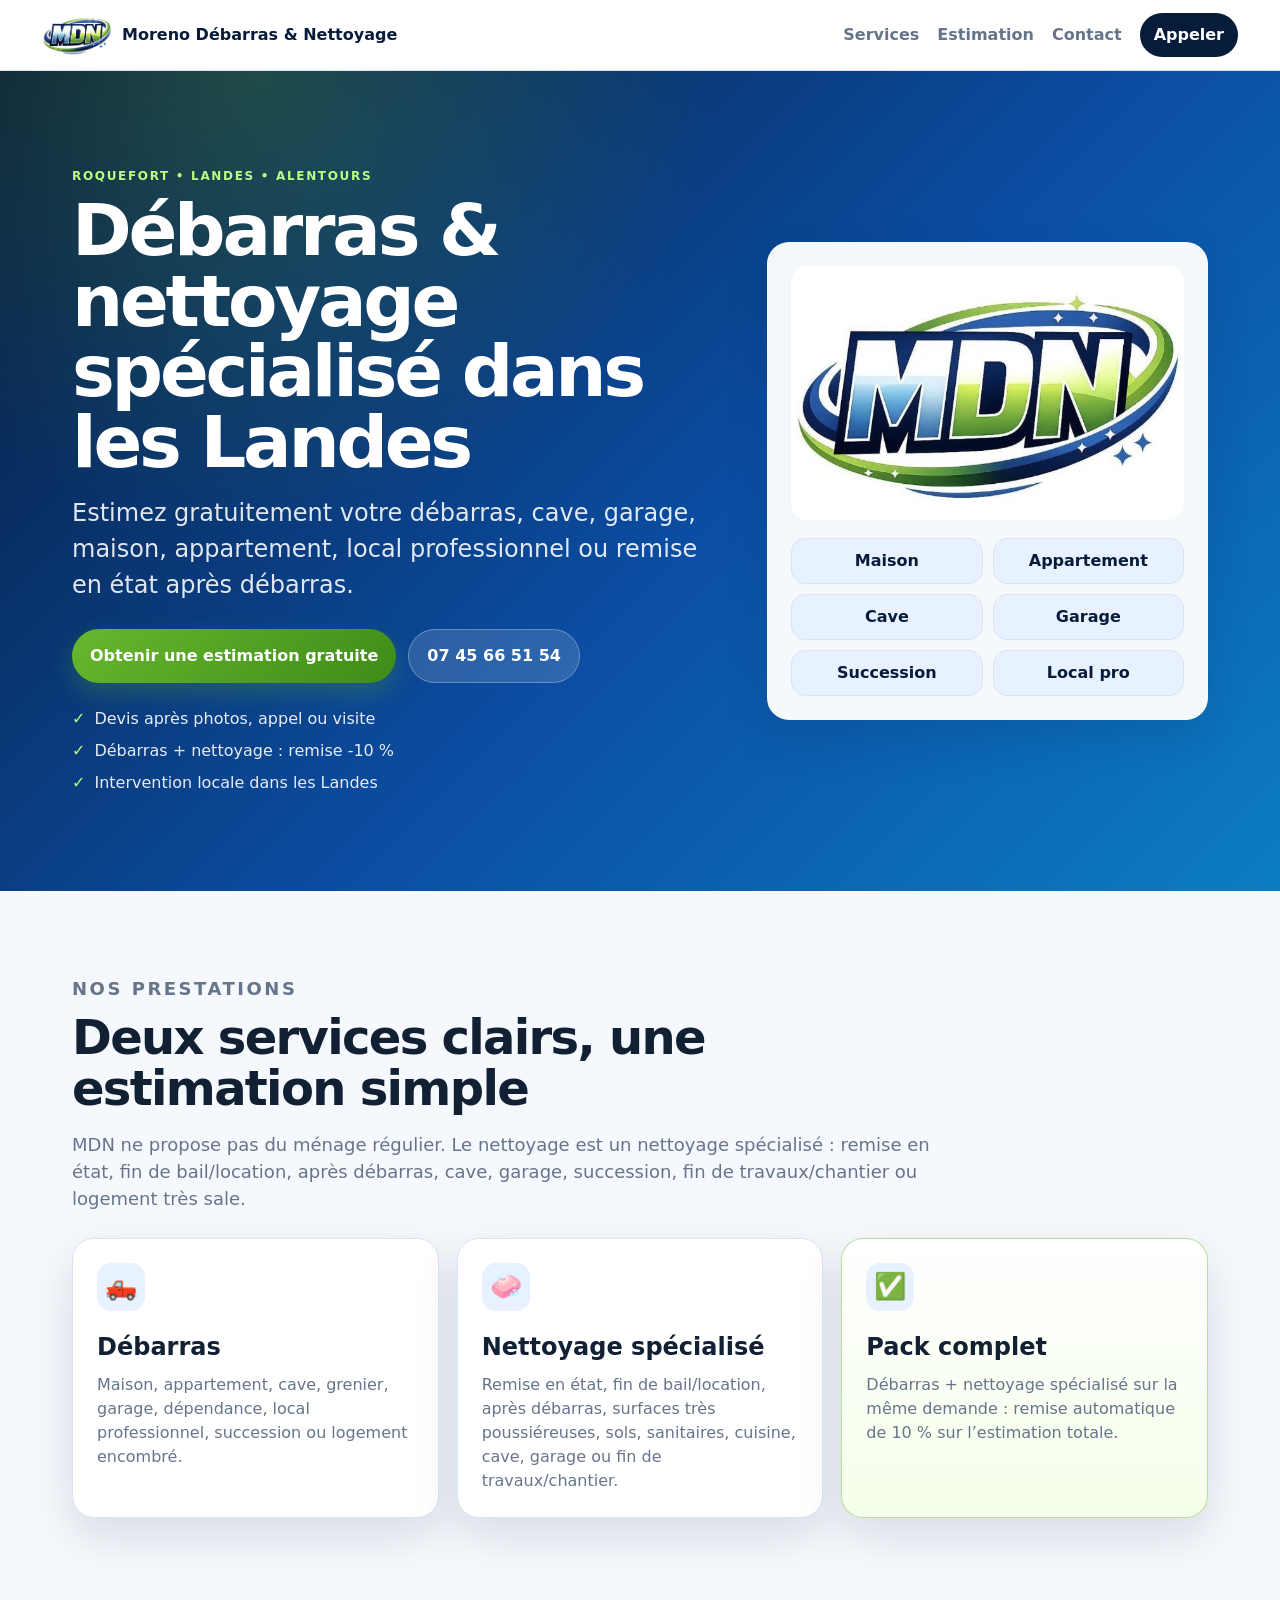
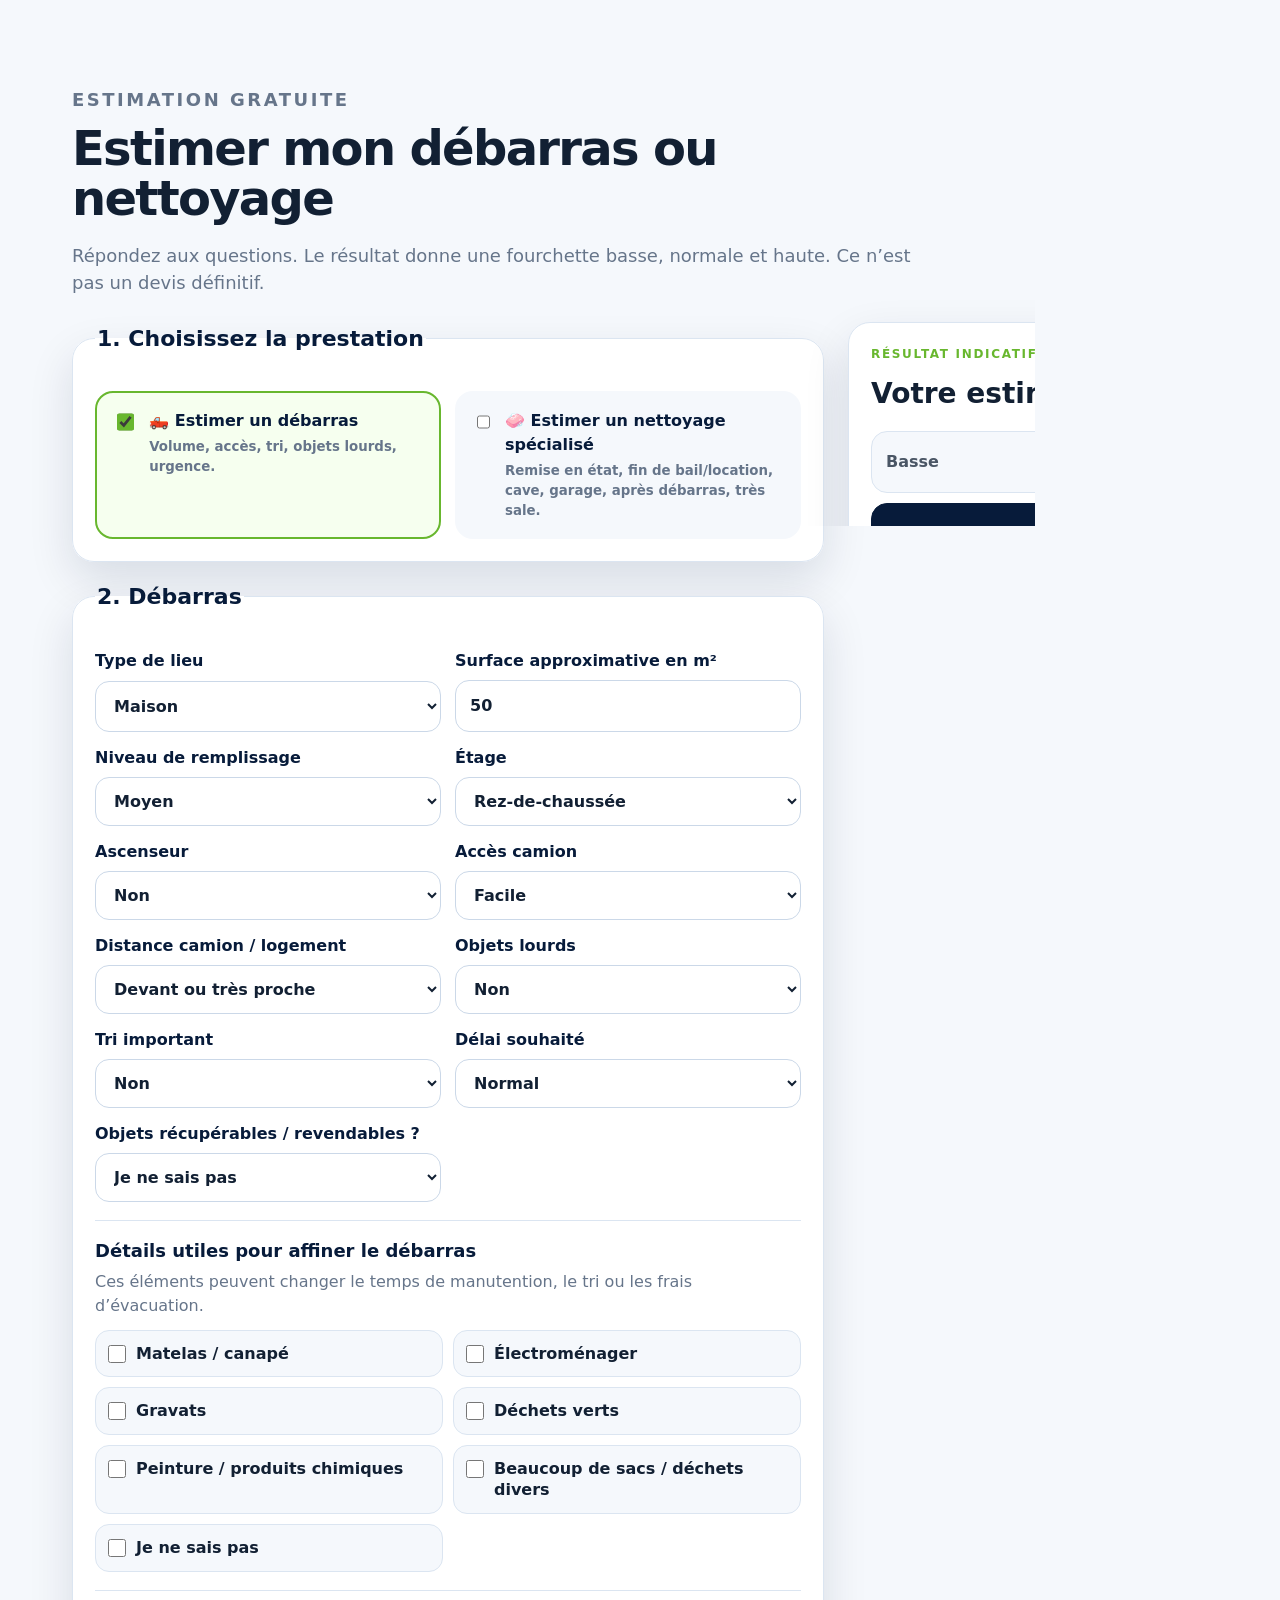
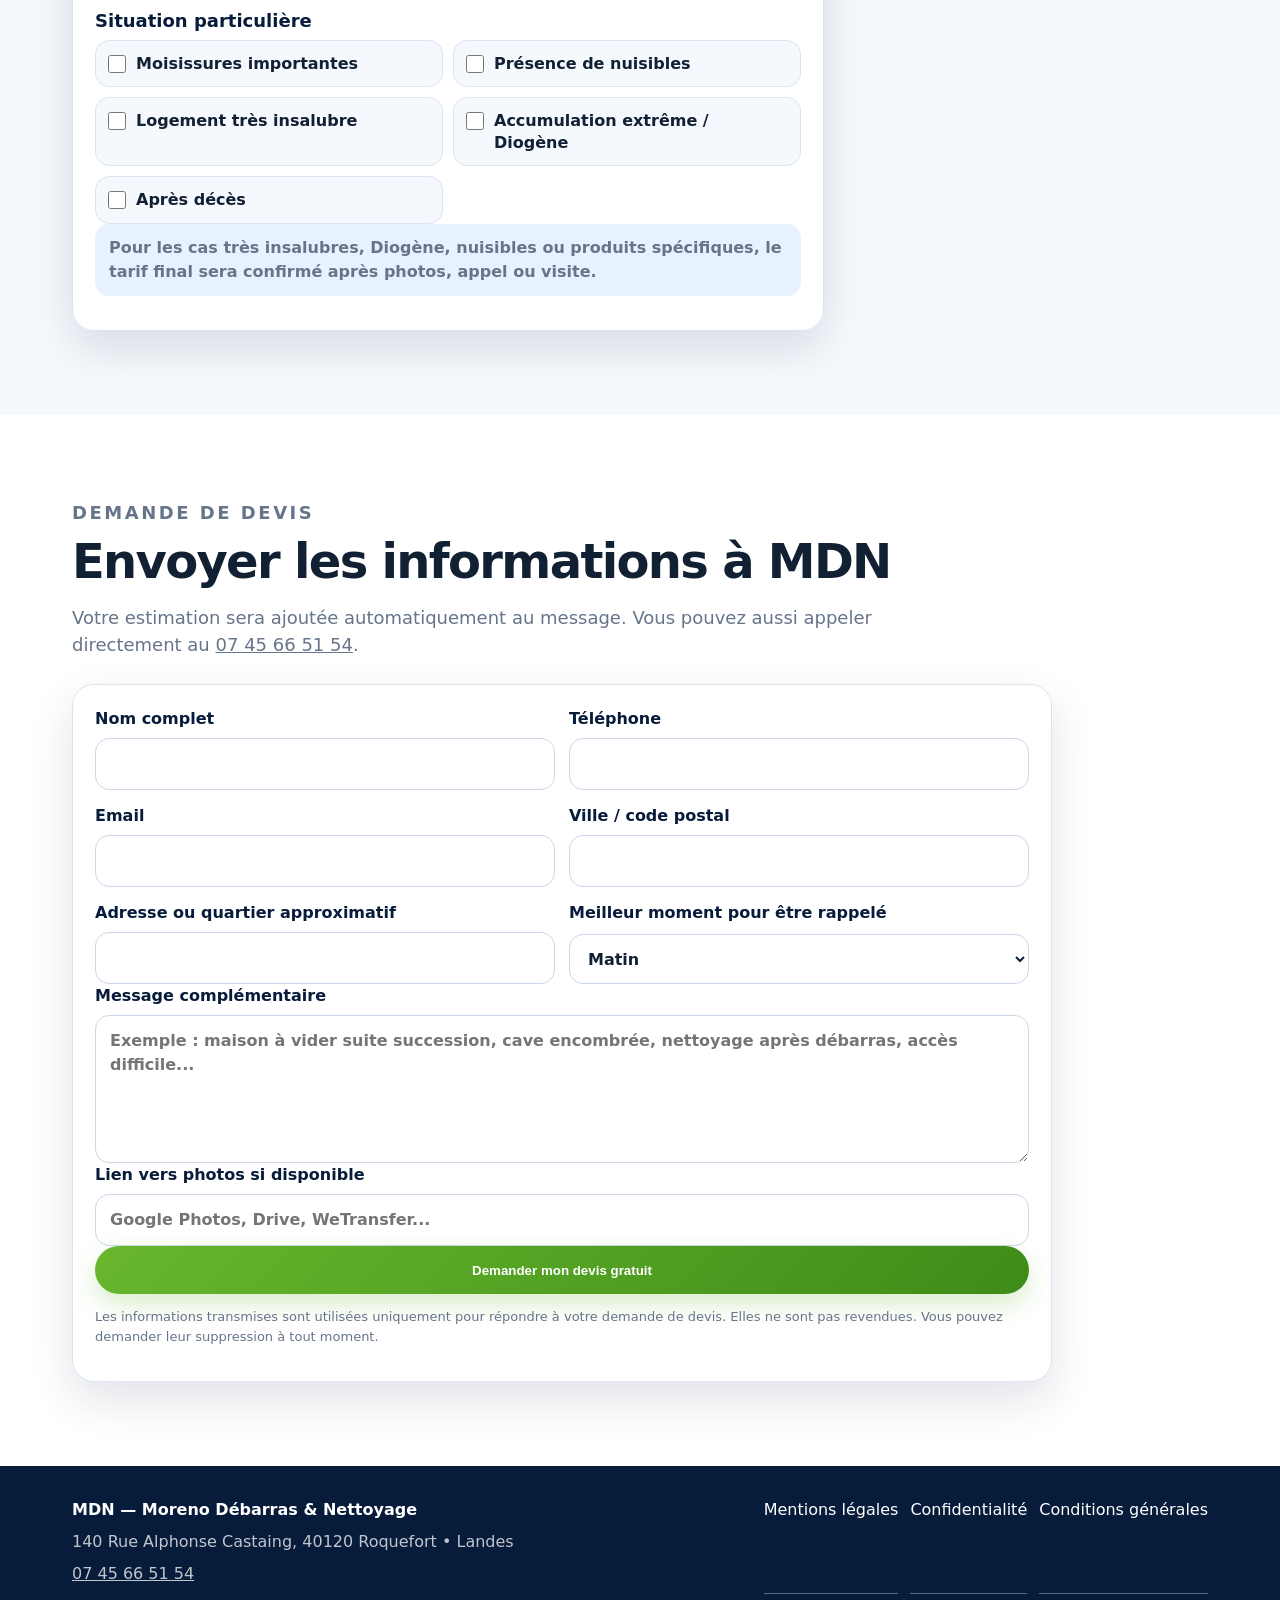
==== index.html @ 12ba5c75 "Add files via upload" ====
<!doctype html>
<html lang="fr">
<head>
  <meta charset="utf-8" />
  <meta name="viewport" content="width=device-width, initial-scale=1" />
  <title>MDN — Débarras & nettoyage spécialisé dans les Landes</title>
  <meta name="description" content="MDN — Moreno Débarras & Nettoyage à Roquefort. Débarras maison, appartement, cave, garage, local professionnel et nettoyage spécialisé après débarras dans les Landes." />
  <link rel="canonical" href="https://services-moreno.fr/" />
  <meta property="og:title" content="MDN — Débarras & nettoyage spécialisé" />
  <meta property="og:description" content="Estimation gratuite en ligne pour débarras et nettoyage spécialisé dans les Landes." />
  <meta property="og:type" content="website" />
  <meta property="og:url" content="https://services-moreno.fr/" />
  <meta property="og:image" content="https://services-moreno.fr/assets/logo-mdn.jpg" />
  <link rel="icon" href="assets/favicon.png" />
  <link rel="stylesheet" href="style.css?v=20260710c" />
  <script type="application/ld+json">
  {
    "@context": "https://schema.org",
    "@type": "LocalBusiness",
    "name": "Moreno Débarras & Nettoyage",
    "alternateName": "MDN",
    "image": "https://services-moreno.fr/assets/logo-mdn.jpg",
    "url": "https://services-moreno.fr/",
    "telephone": "+33745665154",
    "address": {
      "@type": "PostalAddress",
      "streetAddress": "140 Rue Alphonse Castaing",
      "postalCode": "40120",
      "addressLocality": "Roquefort",
      "addressCountry": "FR"
    },
    "areaServed": "Landes et alentours",
    "description": "Débarras et nettoyage spécialisé : maison, appartement, cave, garage, succession, local professionnel, remise en état après débarras."
  }
  </script>
</head>
<body>
  <header class="site-header" id="top">
    <a class="brand" href="#top" aria-label="Accueil MDN">
      <img src="assets/logo-mdn.jpg" alt="Logo MDN Moreno Débarras & Nettoyage" />
      <span>Moreno Débarras & Nettoyage</span>
    </a>
    <nav class="nav" aria-label="Navigation principale">
      <a href="#services">Services</a>
      <a href="#simulateur">Estimation</a>
      <a href="#contact">Contact</a>
    </nav>
    <a class="phone-pill" href="tel:+33745665154">Appeler</a>
  </header>

  <main>
    <section class="hero">
      <div class="hero-content">
        <p class="eyebrow">Roquefort • Landes • Alentours</p>
        <h1>Débarras & nettoyage spécialisé dans les Landes</h1>
        <p class="lead">Estimez gratuitement votre débarras, cave, garage, maison, appartement, local professionnel ou remise en état après débarras.</p>
        <div class="hero-actions">
          <a class="btn primary" href="#simulateur">Obtenir une estimation gratuite</a>
          <a class="btn secondary" href="tel:+33745665154">07 45 66 51 54</a>
        </div>
        <ul class="trust-list">
          <li>Devis après photos, appel ou visite</li>
          <li>Débarras + nettoyage : remise -10 %</li>
          <li>Intervention locale dans les Landes</li>
        </ul>
      </div>
      <div class="hero-card" aria-label="Carte de présentation MDN">
        <img src="assets/logo-mdn.jpg" alt="MDN" />
        <div class="mini-grid">
          <span>Maison</span><span>Appartement</span><span>Cave</span><span>Garage</span><span>Succession</span><span>Local pro</span>
        </div>
      </div>
    </section>

    <section class="section" id="services">
      <div class="section-head">
        <p class="eyebrow">Nos prestations</p>
        <h2>Deux services clairs, une estimation simple</h2>
        <p>MDN ne propose pas du ménage régulier. Le nettoyage est un nettoyage spécialisé : remise en état, fin de bail/location, après débarras, cave, garage, succession, fin de travaux/chantier ou logement très sale.</p>
      </div>
      <div class="cards three">
        <article class="service-card">
          <div class="icon">🛻</div>
          <h3>Débarras</h3>
          <p>Maison, appartement, cave, grenier, garage, dépendance, local professionnel, succession ou logement encombré.</p>
        </article>
        <article class="service-card">
          <div class="icon">🧼</div>
          <h3>Nettoyage spécialisé</h3>
          <p>Remise en état, fin de bail/location, après débarras, surfaces très poussiéreuses, sols, sanitaires, cuisine, cave, garage ou fin de travaux/chantier.</p>
        </article>
        <article class="service-card highlight">
          <div class="icon">✅</div>
          <h3>Pack complet</h3>
          <p>Débarras + nettoyage spécialisé sur la même demande : remise automatique de 10 % sur l’estimation totale.</p>
        </article>
      </div>
    </section>

    <section class="section estimator-section" id="simulateur">
      <div class="section-head">
        <p class="eyebrow">Estimation gratuite</p>
        <h2>Estimer mon débarras ou nettoyage</h2>
        <p>Répondez aux questions. Le résultat donne une fourchette basse, normale et haute. Ce n’est pas un devis définitif.</p>
      </div>

      <div class="estimator-layout">
        <form class="estimator" id="estimatorForm" novalidate>
          <fieldset class="panel">
            <legend>1. Choisissez la prestation</legend>
            <div class="choice-grid">
              <label class="big-choice">
                <input type="checkbox" id="serviceDebarras" checked />
                <span><strong>🛻 Estimer un débarras</strong><small>Volume, accès, tri, objets lourds, urgence.</small></span>
              </label>
              <label class="big-choice">
                <input type="checkbox" id="serviceNettoyage" />
                <span><strong>🧼 Estimer un nettoyage spécialisé</strong><small>Remise en état, fin de bail/location, cave, garage, après débarras, très sale.</small></span>
              </label>
            </div>
            <p class="discount-note" id="discountNote" hidden>✅ Débarras + nettoyage spécialisé : remise groupée -10 % appliquée automatiquement.</p>
          </fieldset>

          <fieldset class="panel" id="debarrasPanel">
            <legend>2. Débarras</legend>
            <div class="form-grid">
              <label>Type de lieu
                <select id="debType">
                  <option value="maison">Maison</option>
                  <option value="appartement">Appartement</option>
                  <option value="garage">Garage / remise</option>
                  <option value="cave">Cave / grenier</option>
                  <option value="local">Local professionnel</option>
                </select>
              </label>
              <label>Surface approximative en m²
                <input id="debSurface" type="number" min="1" max="500" value="50" inputmode="decimal" />
              </label>
              <label>Niveau de remplissage
                <select id="debRemplissage">
                  <option value="faible">Peu rempli</option>
                  <option value="moyen" selected>Moyen</option>
                  <option value="fort">Très rempli</option>
                  <option value="sature">Saturé</option>
                </select>
              </label>
              <label>Étage
                <select id="debEtage">
                  <option value="rdc">Rez-de-chaussée</option>
                  <option value="1">1er étage</option>
                  <option value="2">2e étage</option>
                  <option value="3plus">3e étage ou plus</option>
                </select>
              </label>
              <label>Ascenseur
                <select id="debAscenseur">
                  <option value="non" selected>Non</option>
                  <option value="oui">Oui</option>
                </select>
              </label>
              <label>Accès camion
                <select id="debAcces">
                  <option value="facile">Facile</option>
                  <option value="moyen">Moyen</option>
                  <option value="difficile">Difficile</option>
                </select>
              </label>
              <label>Distance camion / logement
                <select id="debDistance">
                  <option value="devant">Devant ou très proche</option>
                  <option value="moins20">Moins de 20 mètres</option>
                  <option value="20_50">Entre 20 et 50 mètres</option>
                  <option value="plus50">Plus de 50 mètres</option>
                  <option value="complique">Accès compliqué / chemin / résidence</option>
                </select>
              </label>
              <label>Objets lourds
                <select id="debLourds">
                  <option value="non">Non</option>
                  <option value="quelques">Quelques-uns</option>
                  <option value="beaucoup">Beaucoup</option>
                </select>
              </label>
              <label>Tri important
                <select id="debTri">
                  <option value="non">Non</option>
                  <option value="moyen">Moyen</option>
                  <option value="important">Beaucoup de tri</option>
                </select>
              </label>
              <label>Délai souhaité
                <select id="debUrgence">
                  <option value="normal">Normal</option>
                  <option value="7j">Moins de 7 jours</option>
                  <option value="48h">Urgent, moins de 48h</option>
                </select>
              </label>
              <label>Objets récupérables / revendables ?
                <select id="debRecuperable">
                  <option value="inconnu">Je ne sais pas</option>
                  <option value="oui">Oui, peut-être</option>
                  <option value="non">Non</option>
                </select>
              </label>
            </div>

            <div class="sub-section">
              <h4>Détails utiles pour affiner le débarras</h4>
              <p>Ces éléments peuvent changer le temps de manutention, le tri ou les frais d’évacuation.</p>
              <div class="checkbox-grid">
                <label class="check-item"><input type="checkbox" name="debDechets" value="matelas" data-label="Matelas / canapé" /><span>Matelas / canapé</span></label>
                <label class="check-item"><input type="checkbox" name="debDechets" value="electromenager" data-label="Électroménager" /><span>Électroménager</span></label>
                <label class="check-item"><input type="checkbox" name="debDechets" value="gravats" data-label="Gravats" /><span>Gravats</span></label>
                <label class="check-item"><input type="checkbox" name="debDechets" value="verts" data-label="Déchets verts" /><span>Déchets verts</span></label>
                <label class="check-item"><input type="checkbox" name="debDechets" value="chimiques" data-label="Peinture / produits chimiques" /><span>Peinture / produits chimiques</span></label>
                <label class="check-item"><input type="checkbox" name="debDechets" value="sacs" data-label="Beaucoup de sacs / déchets divers" /><span>Beaucoup de sacs / déchets divers</span></label>
                <label class="check-item"><input type="checkbox" name="debDechets" value="inconnu" data-label="Je ne sais pas" /><span>Je ne sais pas</span></label>
              </div>
            </div>

            <div class="sub-section">
              <h4>Situation particulière</h4>
              <div class="checkbox-grid">
                <label class="check-item"><input type="checkbox" name="debSpecial" value="moisissures" data-label="Moisissures importantes" /><span>Moisissures importantes</span></label>
                <label class="check-item"><input type="checkbox" name="debSpecial" value="nuisibles" data-label="Présence de nuisibles" /><span>Présence de nuisibles</span></label>
                <label class="check-item"><input type="checkbox" name="debSpecial" value="insalubre" data-label="Logement très insalubre" /><span>Logement très insalubre</span></label>
                <label class="check-item"><input type="checkbox" name="debSpecial" value="diogene" data-label="Accumulation extrême / Diogène" /><span>Accumulation extrême / Diogène</span></label>
                <label class="check-item"><input type="checkbox" name="debSpecial" value="deces" data-label="Après décès" /><span>Après décès</span></label>
              </div>
              <p class="small-alert">Pour les cas très insalubres, Diogène, nuisibles ou produits spécifiques, le tarif final sera confirmé après photos, appel ou visite.</p>
            </div>
          </fieldset>

          <fieldset class="panel" id="nettoyagePanel" hidden>
            <legend>3. Nettoyage spécialisé</legend>
            <p class="small-alert">Ce simulateur concerne la remise en état et le nettoyage spécialisé. Il ne concerne pas le ménage régulier classique.</p>
            <div class="form-grid">
              <label>Surface à nettoyer en m²
                <input id="netSurface" type="number" min="1" max="500" value="50" inputmode="decimal" />
              </label>
              <label>Type de nettoyage spécialisé
                <select id="netType">
                  <option value="remise_etat" selected>Remise en état</option>
                  <option value="apres_debarras">Remise en état après débarras</option>
                  <option value="fin_bail">Fin de bail / location</option>
                  <option value="cave_garage">Cave / garage / dépendance</option>
                  <option value="travaux">Fin de travaux / chantier</option>
                  <option value="logement_encombre">Logement encombré / très poussiéreux</option>
                  <option value="succession">Après succession</option>
                  <option value="autre">Autre à préciser</option>
                </select>
              </label>
              <label id="netAutreWrap" hidden>Précisez le type de nettoyage
                <input id="netAutre" type="text" placeholder="Exemple : terrasse, local, remise en état particulière..." />
              </label>
              <label>État du lieu
                <select id="netEtat">
                  <option value="correct">Correct</option>
                  <option value="poussiereux">Très poussiéreux</option>
                  <option value="sale">Sale</option>
                  <option value="tres_sale">Très sale</option>
                </select>
              </label>
              <label>Cuisine / sanitaires à traiter
                <select id="netCuisine">
                  <option value="non">Non</option>
                  <option value="oui">Oui</option>
                </select>
              </label>
              <label>Odeurs fortes
                <select id="netOdeurs">
                  <option value="non">Non</option>
                  <option value="oui">Oui</option>
                </select>
              </label>
              <label>Désinfection simple
                <select id="netDesinfection">
                  <option value="non">Non</option>
                  <option value="oui">Oui</option>
                </select>
              </label>
              <label>Vitres
                <select id="netVitres">
                  <option value="non">Non</option>
                  <option value="quelques">Quelques vitres</option>
                  <option value="beaucoup">Beaucoup de vitres</option>
                </select>
              </label>
              <label>Eau disponible sur place
                <select id="netEau">
                  <option value="oui">Oui</option>
                  <option value="non">Non</option>
                  <option value="inconnu">Je ne sais pas</option>
                </select>
              </label>
              <label>Électricité disponible
                <select id="netElectricite">
                  <option value="oui">Oui</option>
                  <option value="non">Non</option>
                  <option value="inconnu">Je ne sais pas</option>
                </select>
              </label>
            </div>

            <div class="sub-section">
              <h4>Situation particulière nettoyage</h4>
              <div class="checkbox-grid">
                <label class="check-item"><input type="checkbox" name="netSpecial" value="moisissures" data-label="Moisissures importantes" /><span>Moisissures importantes</span></label>
                <label class="check-item"><input type="checkbox" name="netSpecial" value="nuisibles" data-label="Présence de nuisibles" /><span>Présence de nuisibles</span></label>
                <label class="check-item"><input type="checkbox" name="netSpecial" value="insalubre" data-label="Logement très insalubre" /><span>Logement très insalubre</span></label>
                <label class="check-item"><input type="checkbox" name="netSpecial" value="diogene" data-label="Accumulation extrême / Diogène" /><span>Accumulation extrême / Diogène</span></label>
                <label class="check-item"><input type="checkbox" name="netSpecial" value="deces" data-label="Après décès" /><span>Après décès</span></label>
              </div>
              <p class="small-alert">Ces cas demandent souvent des photos ou une visite pour confirmer le devis. Le nettoyage MDN reste un nettoyage spécialisé, pas du ménage régulier.</p>
            </div>
          </fieldset>
        </form>

        <aside class="result-card" aria-live="polite">
          <p class="eyebrow">Résultat indicatif</p>
          <h3>Votre estimation</h3>
          <div class="price-lines">
            <div><span>Basse</span><strong id="priceLow">—</strong></div>
            <div class="main"><span>Normale</span><strong id="priceMid">—</strong></div>
            <div><span>Haute</span><strong id="priceHigh">—</strong></div>
          </div>
          <div class="result-details" id="resultDetails"></div>
          <p class="legal-note">Estimation indicative. Le devis définitif dépend du volume réel, de l’accès, de l’état du lieu, du tri, des frais d’évacuation et de la valeur éventuelle des objets récupérables.</p>
          <a class="btn primary full" href="#contact">Envoyer ma demande</a>
        </aside>
      </div>
    </section>

    <section class="section contact-section" id="contact">
      <div class="section-head">
        <p class="eyebrow">Demande de devis</p>
        <h2>Envoyer les informations à MDN</h2>
        <p>Votre estimation sera ajoutée automatiquement au message. Vous pouvez aussi appeler directement au <a href="tel:+33745665154">07 45 66 51 54</a>.</p>
      </div>

      <form class="contact-form panel" id="contactForm" action="https://formspree.io/f/xbdvnjjd" method="POST">
        <div class="form-grid">
          <label>Nom complet
            <input type="text" name="nom" autocomplete="name" required />
          </label>
          <label>Téléphone
            <input type="tel" name="telephone" autocomplete="tel" required />
          </label>
          <label>Email
            <input type="email" name="email" autocomplete="email" />
          </label>
          <label>Ville / code postal
            <input type="text" name="ville" autocomplete="address-level2" required />
          </label>
          <label>Adresse ou quartier approximatif
            <input type="text" name="adresse_approximative" autocomplete="street-address" />
          </label>
          <label>Meilleur moment pour être rappelé
            <select name="rappel">
              <option>Matin</option>
              <option>Midi</option>
              <option>Après-midi</option>
              <option>Soir</option>
              <option>Peu importe</option>
            </select>
          </label>
        </div>
        <label>Message complémentaire
          <textarea name="message" rows="5" placeholder="Exemple : maison à vider suite succession, cave encombrée, nettoyage après débarras, accès difficile..."></textarea>
        </label>
        <label>Lien vers photos si disponible
          <input type="url" name="lien_photos" placeholder="Google Photos, Drive, WeTransfer..." />
        </label>
        <input type="hidden" name="_subject" value="Nouvelle demande de devis MDN" />
        <input type="hidden" name="estimation_resume" id="estimationResume" />
        <input type="hidden" name="details_calcul" id="detailsCalcul" />
        <button class="btn primary full" type="submit">Demander mon devis gratuit</button>
        <p class="rgpd">Les informations transmises sont utilisées uniquement pour répondre à votre demande de devis. Elles ne sont pas revendues. Vous pouvez demander leur suppression à tout moment.</p>
        <p class="form-warning" id="formWarning" hidden>Formulaire configuré avec Formspree.</p>
      </form>
    </section>
  </main>

  <footer class="footer">
    <div>
      <strong>MDN — Moreno Débarras & Nettoyage</strong>
      <p>140 Rue Alphonse Castaing, 40120 Roquefort • Landes</p>
      <p><a href="tel:+33745665154">07 45 66 51 54</a></p>
    </div>
    <div class="footer-links">
      <a href="mentions-legales.html">Mentions légales</a>
      <a href="confidentialite.html">Confidentialité</a>
      <a href="cgv.html">Conditions générales</a>
    </div>
  </footer>

  <script src="script.js?v=20260710c"></script>
</body>
</html>
---- style.css ----
:root {
  --blue-dark: #071b3a;
  --blue: #0b4da2;
  --blue-soft: #e8f1ff;
  --green: #68b72e;
  --green-dark: #3e8c18;
  --ink: #122033;
  --muted: #66758a;
  --line: #dbe5f1;
  --bg: #f5f8fc;
  --white: #ffffff;
  --shadow: 0 18px 45px rgba(7, 27, 58, .12);
  --radius: 22px;
}
* { box-sizing: border-box; }
html { scroll-behavior: smooth; }
body {
  margin: 0;
  font-family: Inter, system-ui, -apple-system, BlinkMacSystemFont, "Segoe UI", sans-serif;
  color: var(--ink);
  background: var(--bg);
  line-height: 1.5;
}
a { color: inherit; }
.site-header {
  position: sticky;
  top: 0;
  z-index: 10;
  display: flex;
  align-items: center;
  gap: 18px;
  padding: 12px clamp(16px, 4vw, 42px);
  background: rgba(255,255,255,.92);
  backdrop-filter: blur(14px);
  border-bottom: 1px solid var(--line);
}
.brand {
  display: flex;
  align-items: center;
  gap: 10px;
  text-decoration: none;
  font-weight: 800;
  color: var(--blue-dark);
  min-width: 0;
}
.brand img { width: 70px; height: 46px; object-fit: contain; border-radius: 8px; background: white; }
.brand span { white-space: nowrap; overflow: hidden; text-overflow: ellipsis; }
.nav { margin-left: auto; display: flex; gap: 18px; font-weight: 700; color: var(--muted); }
.nav a { text-decoration: none; }
.nav a:hover { color: var(--blue); }
.phone-pill {
  text-decoration: none;
  background: var(--blue-dark);
  color: white;
  padding: 10px 14px;
  border-radius: 999px;
  font-weight: 800;
}
.hero {
  display: grid;
  grid-template-columns: minmax(0, 1.2fr) minmax(280px, .8fr);
  gap: 34px;
  align-items: center;
  padding: clamp(40px, 8vw, 96px) clamp(18px, 6vw, 72px);
  background:
    radial-gradient(circle at 20% 0%, rgba(104,183,46,.25), transparent 35%),
    linear-gradient(135deg, #071b3a 0%, #0b4da2 55%, #0c7dc4 100%);
  color: white;
}
.hero h1 {
  font-size: clamp(34px, 6vw, 72px);
  line-height: .98;
  margin: 0 0 18px;
  letter-spacing: -0.045em;
}
.lead { font-size: clamp(18px, 2vw, 24px); color: rgba(255,255,255,.88); max-width: 760px; margin: 0 0 26px; }
.eyebrow { margin: 0 0 10px; text-transform: uppercase; letter-spacing: .14em; font-weight: 900; font-size: 12px; color: var(--green); }
.hero .eyebrow { color: #b8ff82; }
.hero-actions, .footer-links { display: flex; gap: 12px; flex-wrap: wrap; }
.btn {
  display: inline-flex;
  align-items: center;
  justify-content: center;
  border: 0;
  border-radius: 999px;
  padding: 14px 18px;
  min-height: 48px;
  font-weight: 900;
  text-decoration: none;
  cursor: pointer;
  transition: transform .15s ease, box-shadow .15s ease, background .15s ease;
}
.btn:hover { transform: translateY(-1px); }
.btn.primary { background: linear-gradient(135deg, var(--green), var(--green-dark)); color: white; box-shadow: 0 10px 24px rgba(104,183,46,.25); }
.btn.secondary { background: rgba(255,255,255,.14); color: white; border: 1px solid rgba(255,255,255,.28); }
.btn.full { width: 100%; }
.trust-list { list-style: none; padding: 0; display: grid; gap: 8px; margin: 24px 0 0; color: rgba(255,255,255,.9); }
.trust-list li::before { content: "✓"; color: #b8ff82; font-weight: 900; margin-right: 9px; }
.hero-card {
  background: rgba(255,255,255,.96);
  border-radius: var(--radius);
  padding: 24px;
  box-shadow: var(--shadow);
  color: var(--ink);
}
.hero-card img { width: 100%; border-radius: 16px; display: block; background: white; }
.mini-grid { display: grid; grid-template-columns: repeat(2, 1fr); gap: 10px; margin-top: 18px; }
.mini-grid span { background: var(--blue-soft); border: 1px solid var(--line); padding: 10px; border-radius: 14px; font-weight: 800; color: var(--blue-dark); text-align: center; }
.section { padding: clamp(42px, 7vw, 84px) clamp(18px, 6vw, 72px); }
.section-head { max-width: 860px; margin-bottom: 26px; }
.section h2 { font-size: clamp(28px, 4vw, 48px); line-height: 1.05; letter-spacing: -0.035em; margin: 0 0 14px; }
.section-head p { color: var(--muted); font-size: 18px; }
.cards { display: grid; gap: 18px; }
.cards.three { grid-template-columns: repeat(3, 1fr); }
.service-card, .panel, .result-card {
  background: var(--white);
  border: 1px solid var(--line);
  border-radius: var(--radius);
  box-shadow: var(--shadow);
}
.service-card { padding: 24px; }
.service-card.highlight { border-color: rgba(104,183,46,.45); background: linear-gradient(180deg, white, #f4ffe9); }
.icon { width: 48px; height: 48px; display: grid; place-items: center; background: var(--blue-soft); border-radius: 14px; font-size: 26px; }
.service-card h3 { font-size: 24px; margin: 18px 0 8px; }
.service-card p { color: var(--muted); margin: 0; }
.estimator-layout { display: grid; grid-template-columns: minmax(0, 1fr) 360px; gap: 24px; align-items: start; }
.estimator { display: grid; gap: 18px; }
.panel { padding: 22px; }
fieldset { border: 0; margin: 0; min-inline-size: auto; }
legend { font-size: 22px; font-weight: 900; margin-bottom: 14px; color: var(--blue-dark); }
.choice-grid { display: grid; grid-template-columns: repeat(2, 1fr); gap: 14px; }
.big-choice {
  display: flex;
  gap: 12px;
  align-items: flex-start;
  padding: 16px;
  border-radius: 18px;
  background: var(--bg);
  border: 2px solid transparent;
  cursor: pointer;
}
.big-choice:has(input:checked) { border-color: var(--green); background: #f6ffef; }
.big-choice input { width: 20px; height: 20px; margin-top: 3px; accent-color: var(--green); }
.big-choice strong { display: block; }
.big-choice small { display: block; color: var(--muted); margin-top: 4px; }
.discount-note, .small-alert {
  margin: 14px 0 0;
  padding: 12px 14px;
  border-radius: 14px;
  background: #f0ffe6;
  color: var(--green-dark);
  font-weight: 800;
}
.small-alert { background: var(--blue-soft); color: var(--blue-dark); font-weight: 700; }
.form-grid { display: grid; grid-template-columns: repeat(2, minmax(0, 1fr)); gap: 14px; }
label { display: grid; gap: 7px; font-weight: 800; color: var(--blue-dark); }
input, select, textarea {
  width: 100%;
  border: 1px solid #cbd8e8;
  border-radius: 14px;
  padding: 13px 14px;
  font: inherit;
  background: white;
  color: var(--ink);
  outline: none;
}
input:focus, select:focus, textarea:focus { border-color: var(--blue); box-shadow: 0 0 0 4px rgba(11,77,162,.1); }

.sub-section {
  margin-top: 18px;
  padding-top: 16px;
  border-top: 1px solid var(--line);
}
.sub-section h4 {
  margin: 0 0 6px;
  font-size: 18px;
  color: var(--blue-dark);
}
.sub-section p {
  margin: 0 0 12px;
  color: var(--muted);
}
.checkbox-grid {
  display: grid;
  grid-template-columns: repeat(2, minmax(0, 1fr));
  gap: 10px;
}
.checkbox-grid label, .checkbox-grid .check-item {
  display: flex;
  align-items: flex-start;
  justify-content: flex-start;
  gap: 10px;
  padding: 12px;
  border: 1px solid var(--line);
  border-radius: 14px;
  background: var(--bg);
  color: var(--ink);
  font-weight: 700;
}
.checkbox-grid .check-item span {
  flex: 1;
  min-width: 0;
  line-height: 1.35;
}
.checkbox-grid input {
  width: 18px;
  height: 18px;
  margin: 2px 0 0;
  flex: 0 0 18px;
  accent-color: var(--green);
}
.checkbox-grid .check-item:has(input:checked) {
  border-color: rgba(104,183,46,.55);
  background: #f6ffef;
}
.result-card {
  position: sticky;
  top: 92px;
  padding: 22px;
}
.result-card h3 { margin: 0 0 16px; font-size: 28px; }
.price-lines { display: grid; gap: 10px; }
.price-lines div { display: flex; align-items: center; justify-content: space-between; padding: 12px 14px; border: 1px solid var(--line); border-radius: 16px; background: var(--bg); }
.price-lines div.main { background: var(--blue-dark); color: white; border-color: var(--blue-dark); }
.price-lines span { color: inherit; opacity: .75; font-weight: 800; }
.price-lines strong { font-size: 24px; }
.result-details { margin: 18px 0; color: var(--muted); font-size: 14px; display: grid; gap: 8px; }
.result-details p { margin: 0; }
.legal-note, .rgpd { color: var(--muted); font-size: 13px; }
.contact-section { background: white; }
.contact-form { max-width: 980px; }
.contact-form textarea, .contact-form label:has(textarea), .contact-form label:has(input[type=url]) { grid-column: 1 / -1; }
.form-warning { color: #a15a00; background: #fff4df; padding: 10px 12px; border-radius: 12px; font-weight: 800; }
.footer {
  display: flex;
  justify-content: space-between;
  gap: 20px;
  flex-wrap: wrap;
  padding: 32px clamp(18px, 6vw, 72px);
  background: var(--blue-dark);
  color: white;
}
.footer p { color: rgba(255,255,255,.75); margin: 8px 0; }
.footer-links a { color: white; text-decoration: none; border-bottom: 1px solid rgba(255,255,255,.35); }
.legal-page { max-width: 940px; margin: 0 auto; padding: 42px 18px 72px; }
.legal-page h1 { font-size: clamp(32px, 5vw, 56px); line-height: 1; letter-spacing: -.04em; }
.legal-page h2 { margin-top: 34px; }
.legal-box { background: white; border: 1px solid var(--line); border-radius: 18px; padding: 20px; box-shadow: var(--shadow); }
.back-link { display: inline-block; margin-bottom: 24px; font-weight: 900; color: var(--blue); text-decoration: none; }
@media (max-width: 900px) {
  .nav { display: none; }
  .hero { grid-template-columns: 1fr; }
  .cards.three, .estimator-layout, .choice-grid, .form-grid, .checkbox-grid { grid-template-columns: 1fr; }
  .result-card { position: static; }
  .brand span { max-width: 180px; }
}
@media (max-width: 520px) {
  .site-header {
    gap: 8px;
    padding: 10px 12px;
  }
  .brand {
    flex: 1 1 auto;
    min-width: 0;
  }
  .brand img { width: 54px; height: 36px; }
  .brand span {
    font-size: 13px;
    max-width: none;
    white-space: normal;
    overflow: visible;
    text-overflow: clip;
    line-height: 1.05;
    display: -webkit-box;
    -webkit-line-clamp: 2;
    -webkit-box-orient: vertical;
  }
  .phone-pill {
    padding: 8px 12px;
    font-size: 14px;
    flex-shrink: 0;
    white-space: nowrap;
  }
  .hero-card { display: none; }
  .hero-actions .btn { width: 100%; }
}
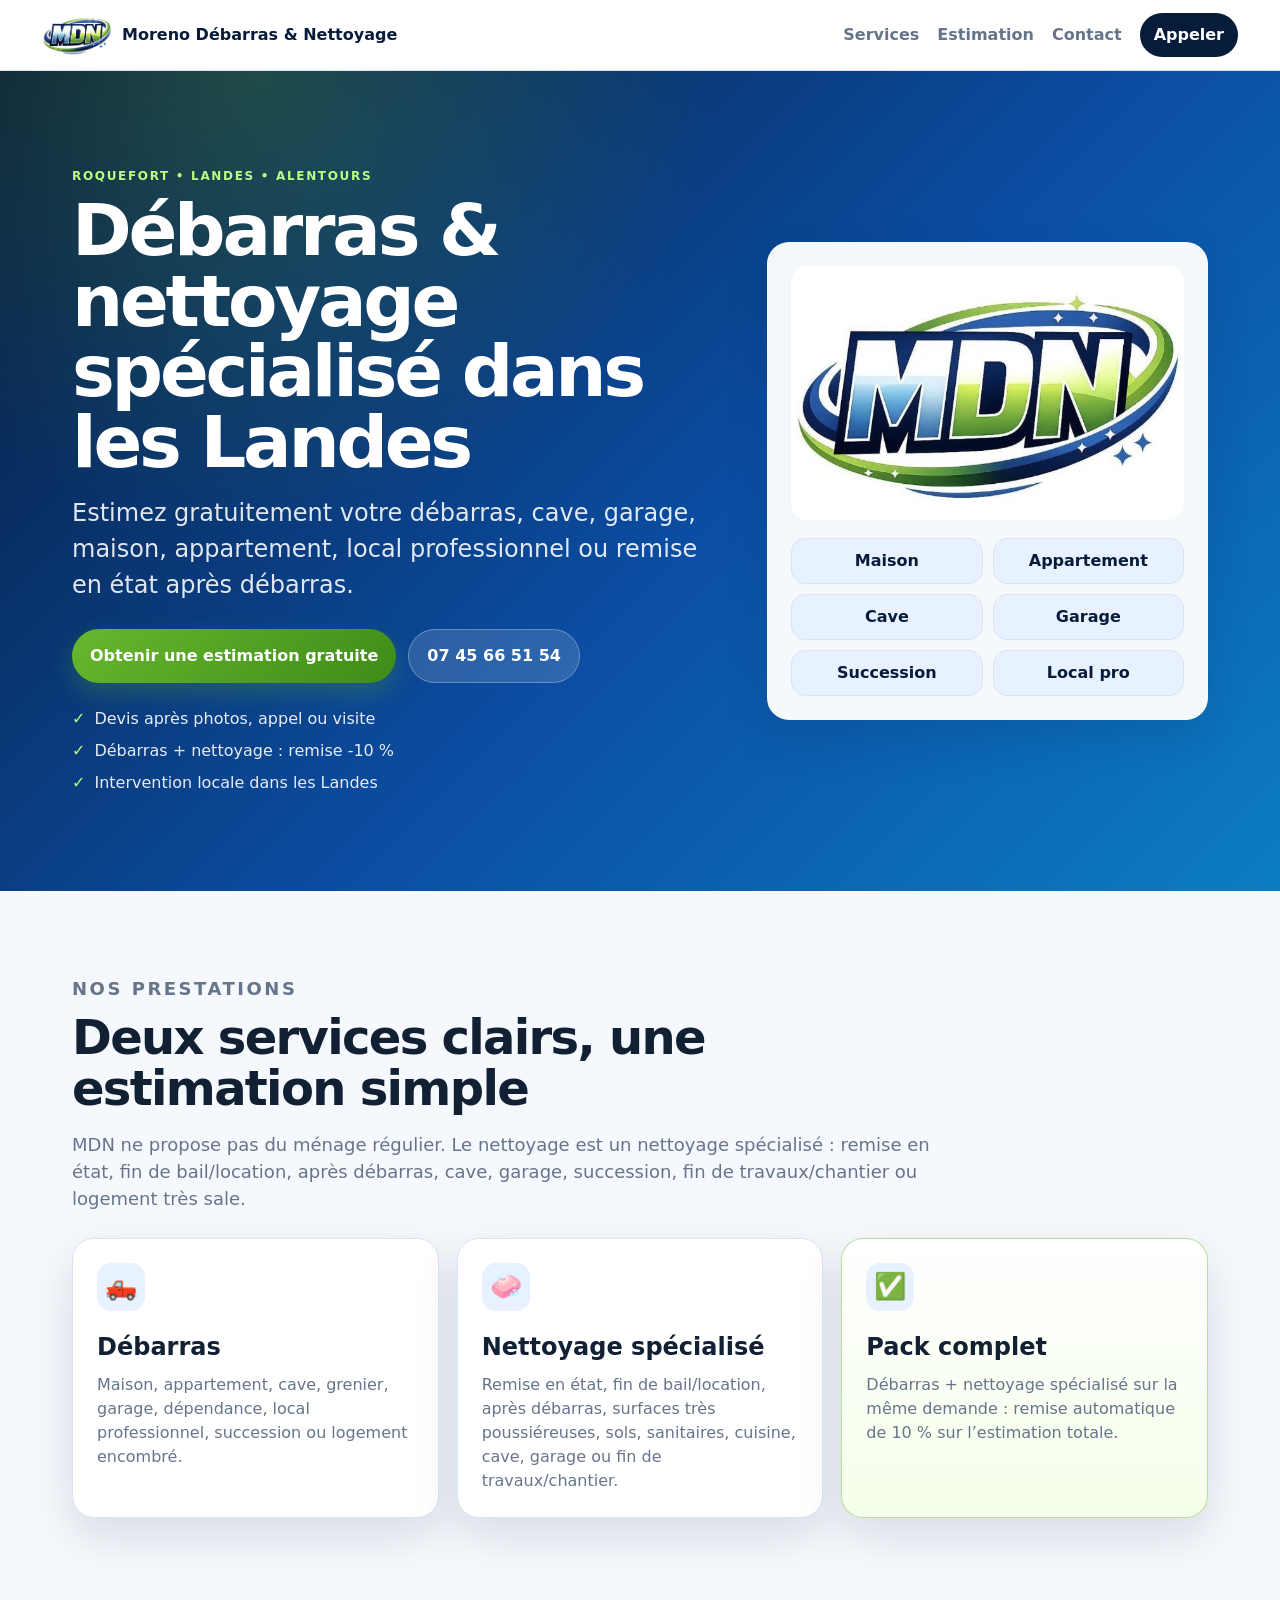
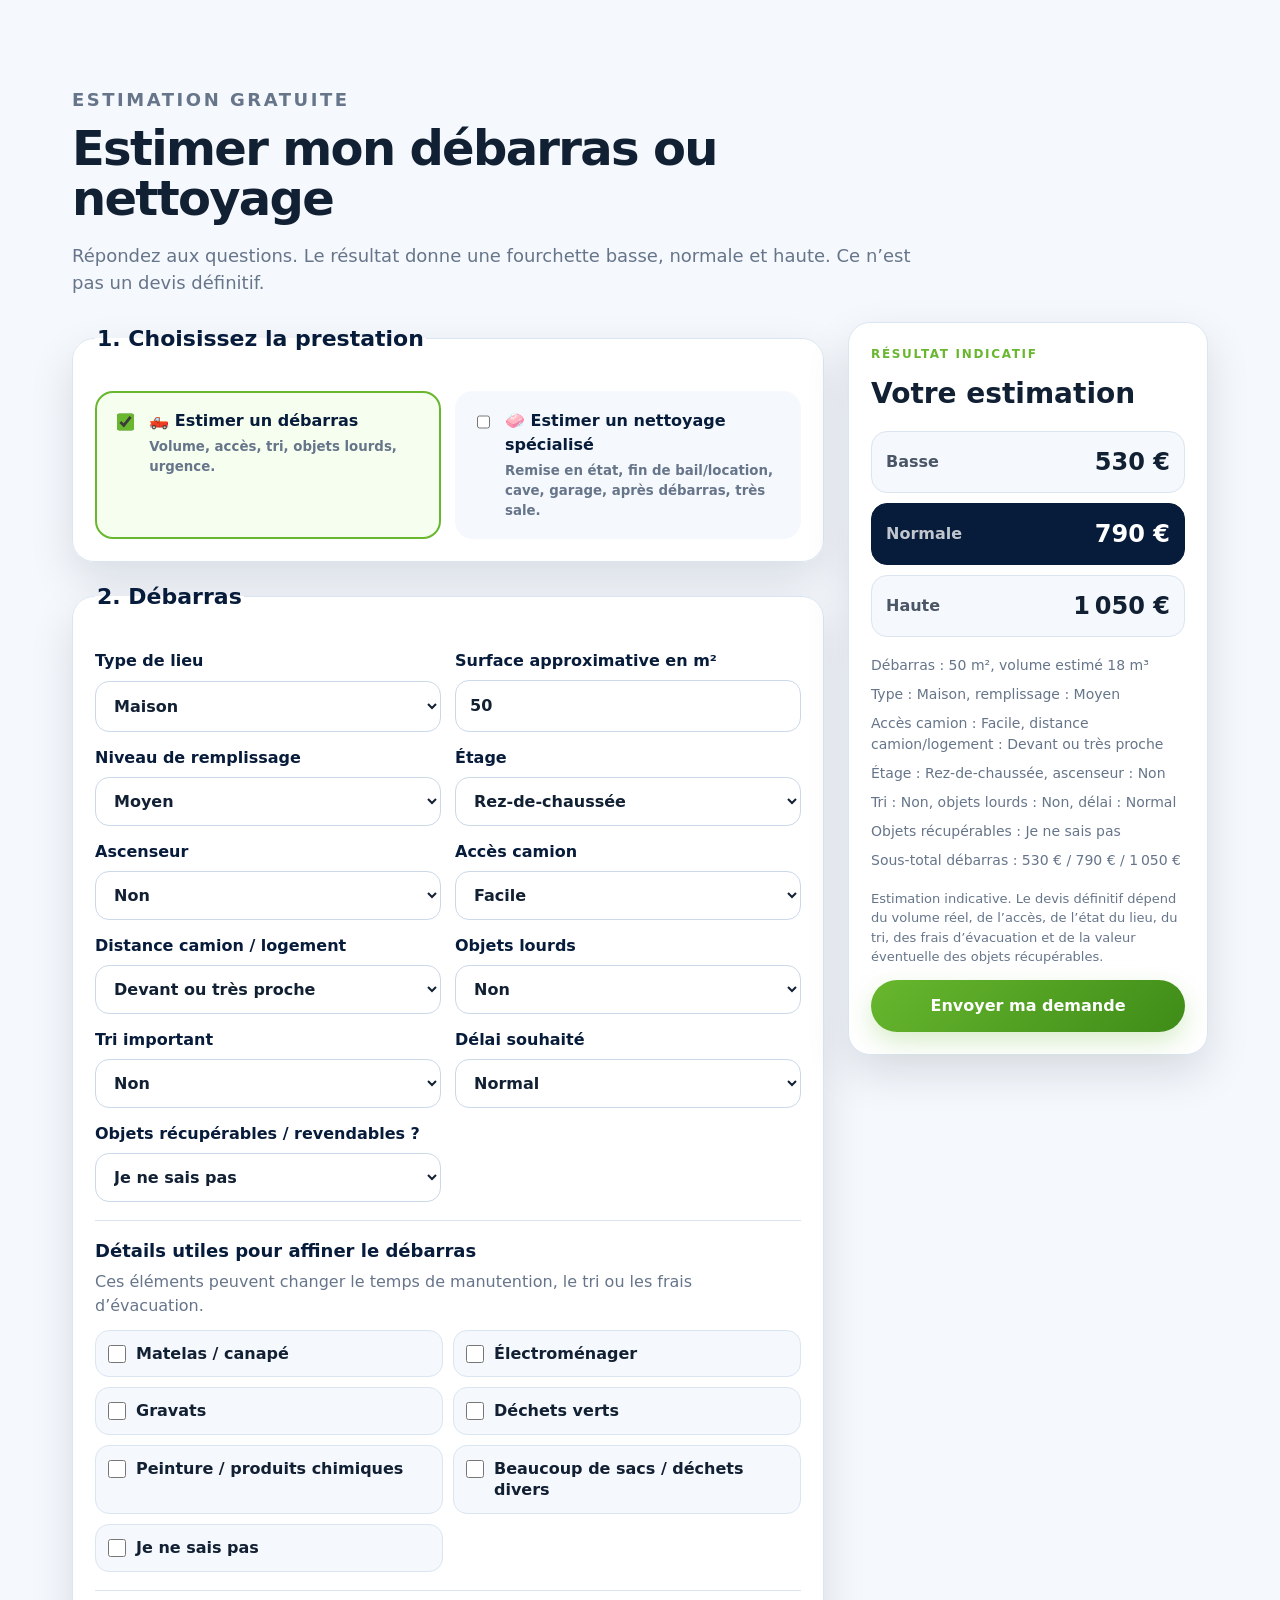
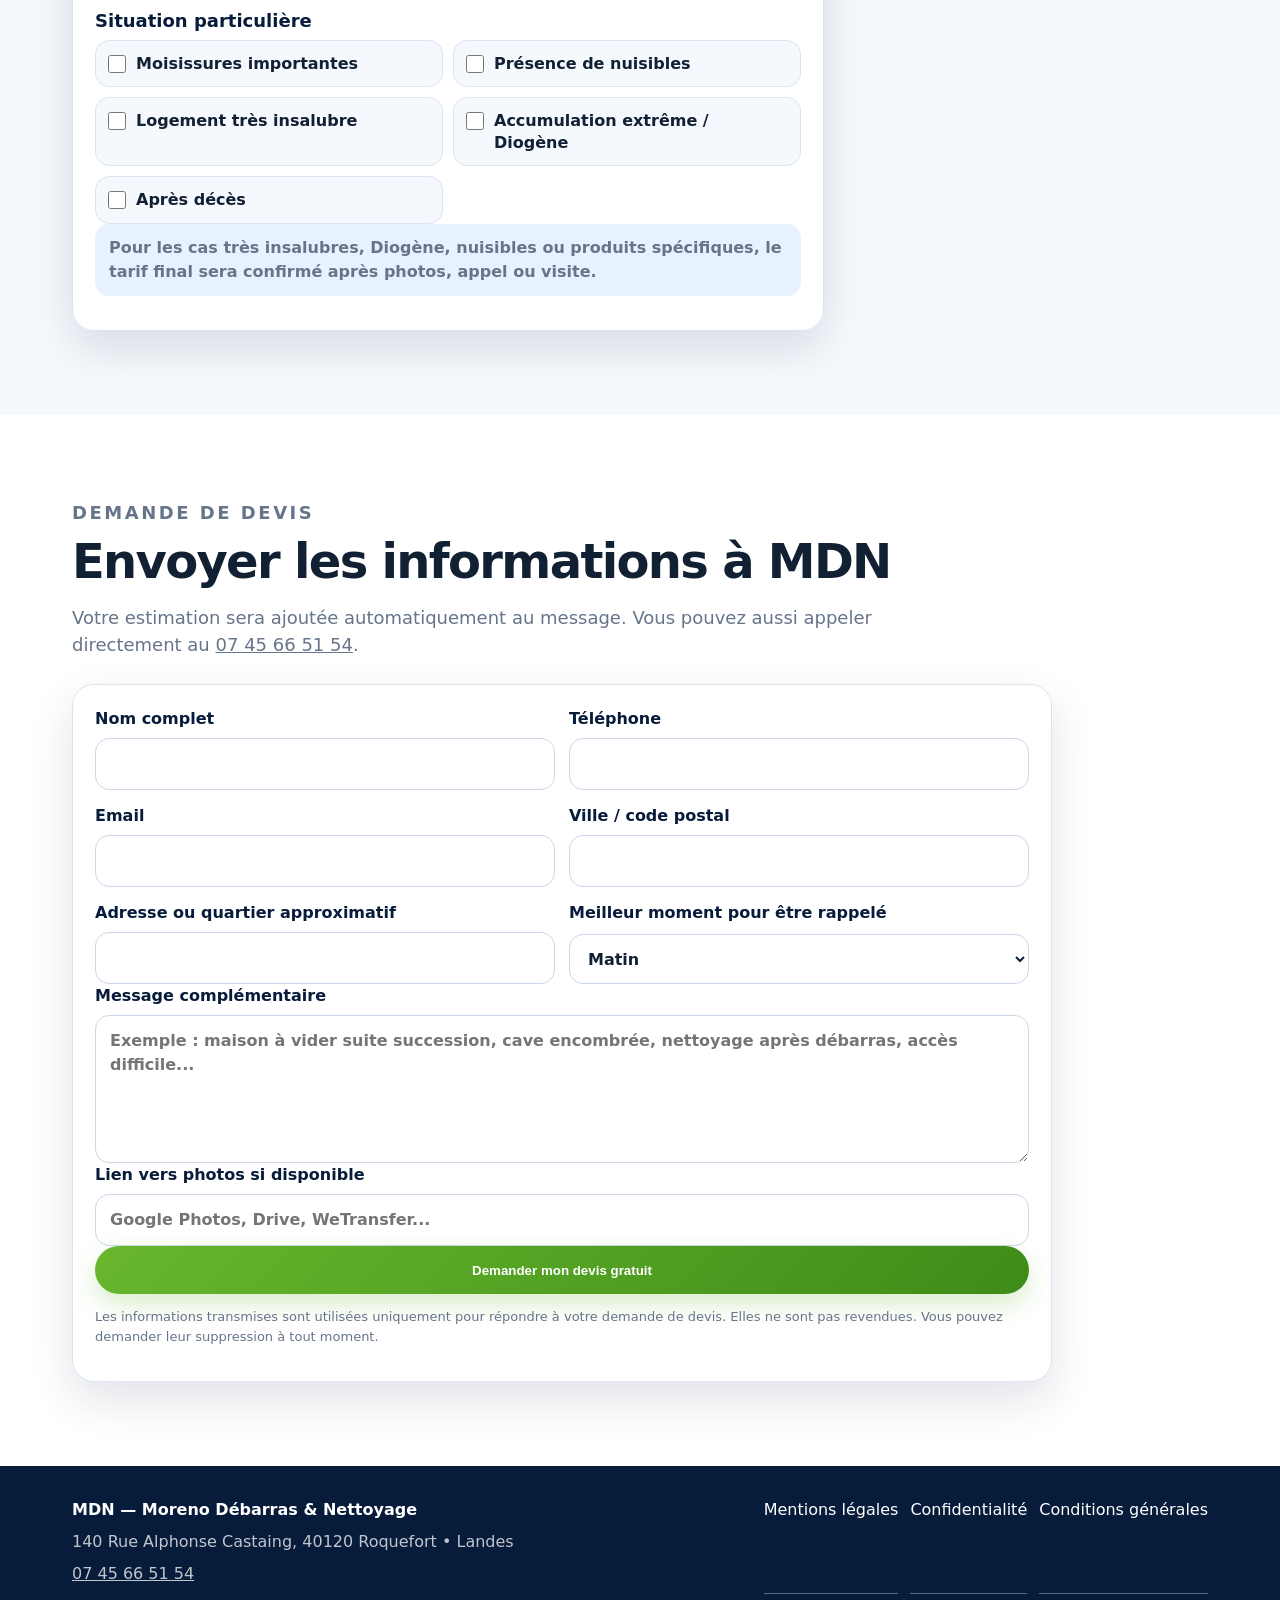
==== commit 06c17f3f: "Add files via upload" ====
--- a/index.html
+++ b/index.html
@@ -12,7 +12,7 @@
   <meta property="og:url" content="https://services-moreno.fr/" />
   <meta property="og:image" content="https://services-moreno.fr/assets/logo-mdn.jpg" />
   <link rel="icon" href="assets/favicon.png" />
-  <link rel="stylesheet" href="style.css?v=20260710c" />
+  <link rel="stylesheet" href="style.css?v=20260710d" />
   <script type="application/ld+json">
   {
     "@context": "https://schema.org",
@@ -394,6 +394,6 @@
     </div>
   </footer>
 
-  <script src="script.js?v=20260710c"></script>
+  <script src="script.js?v=20260710d"></script>
 </body>
 </html>
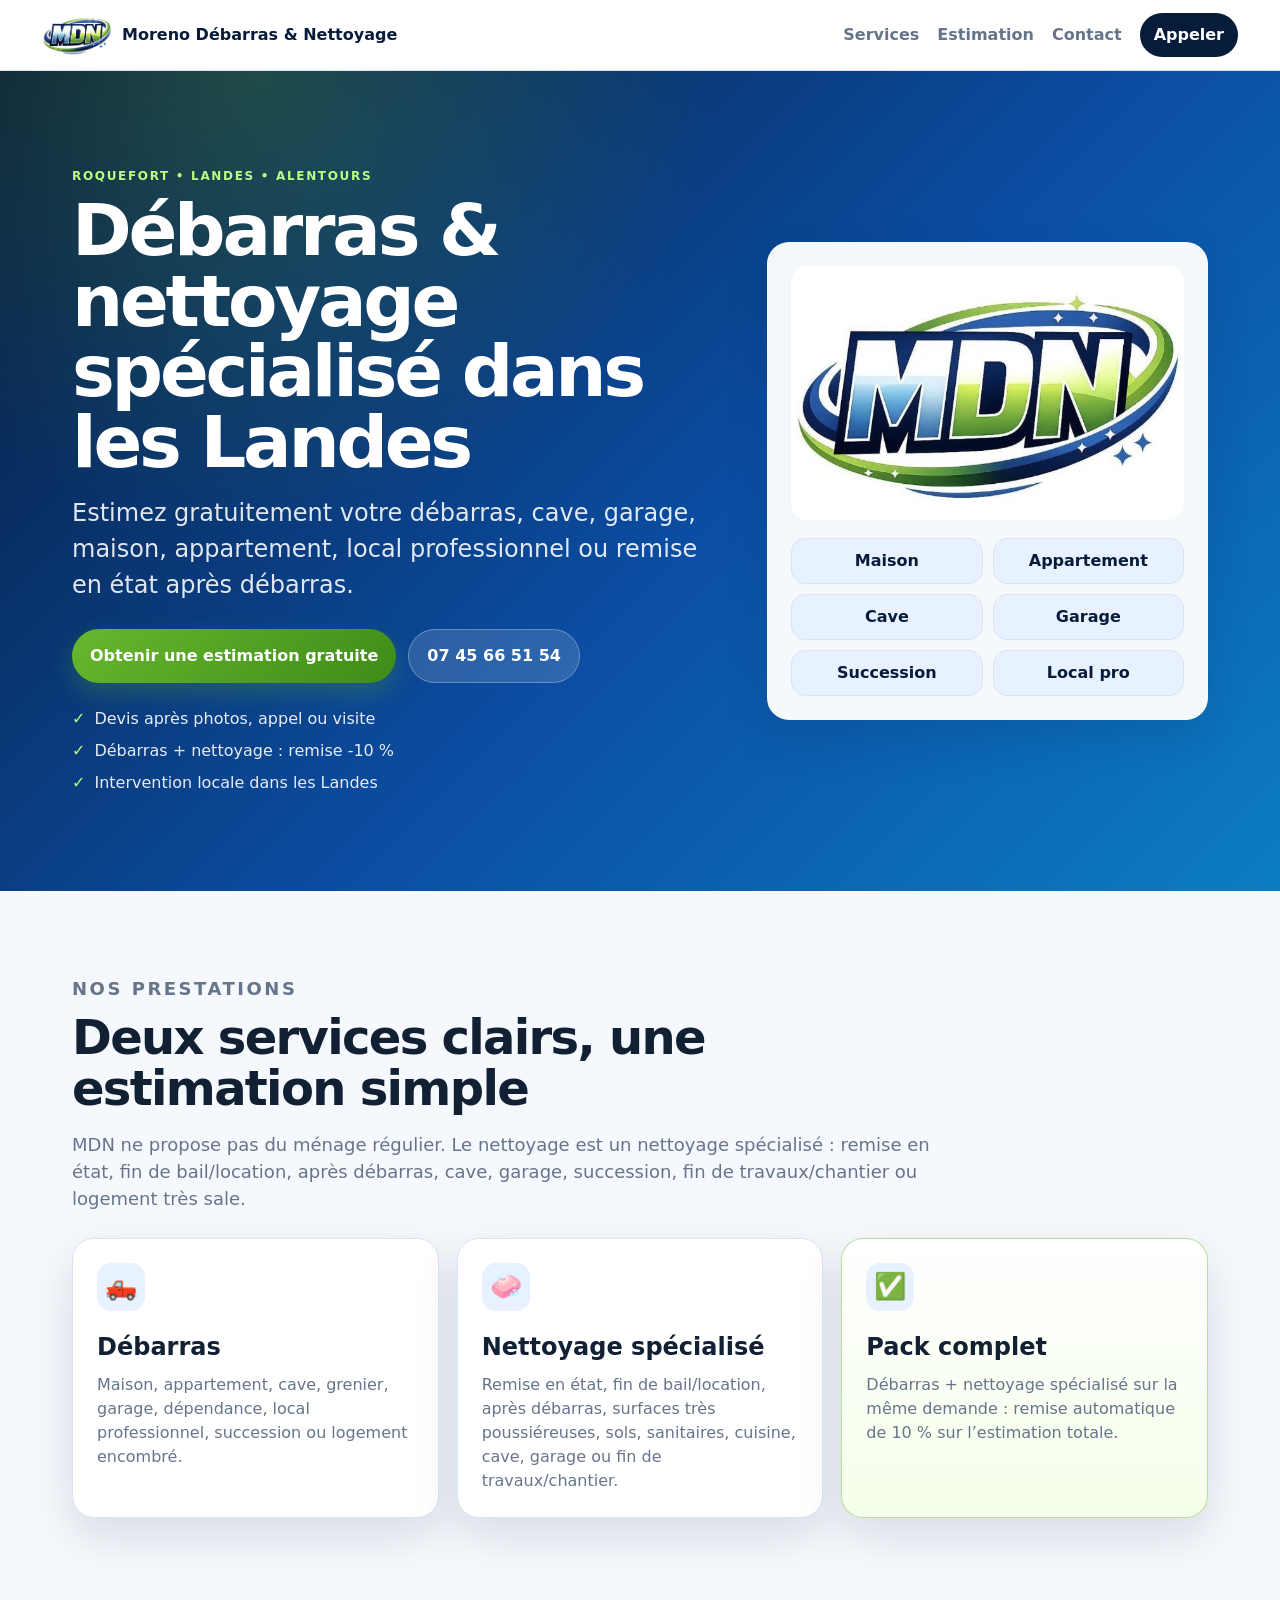
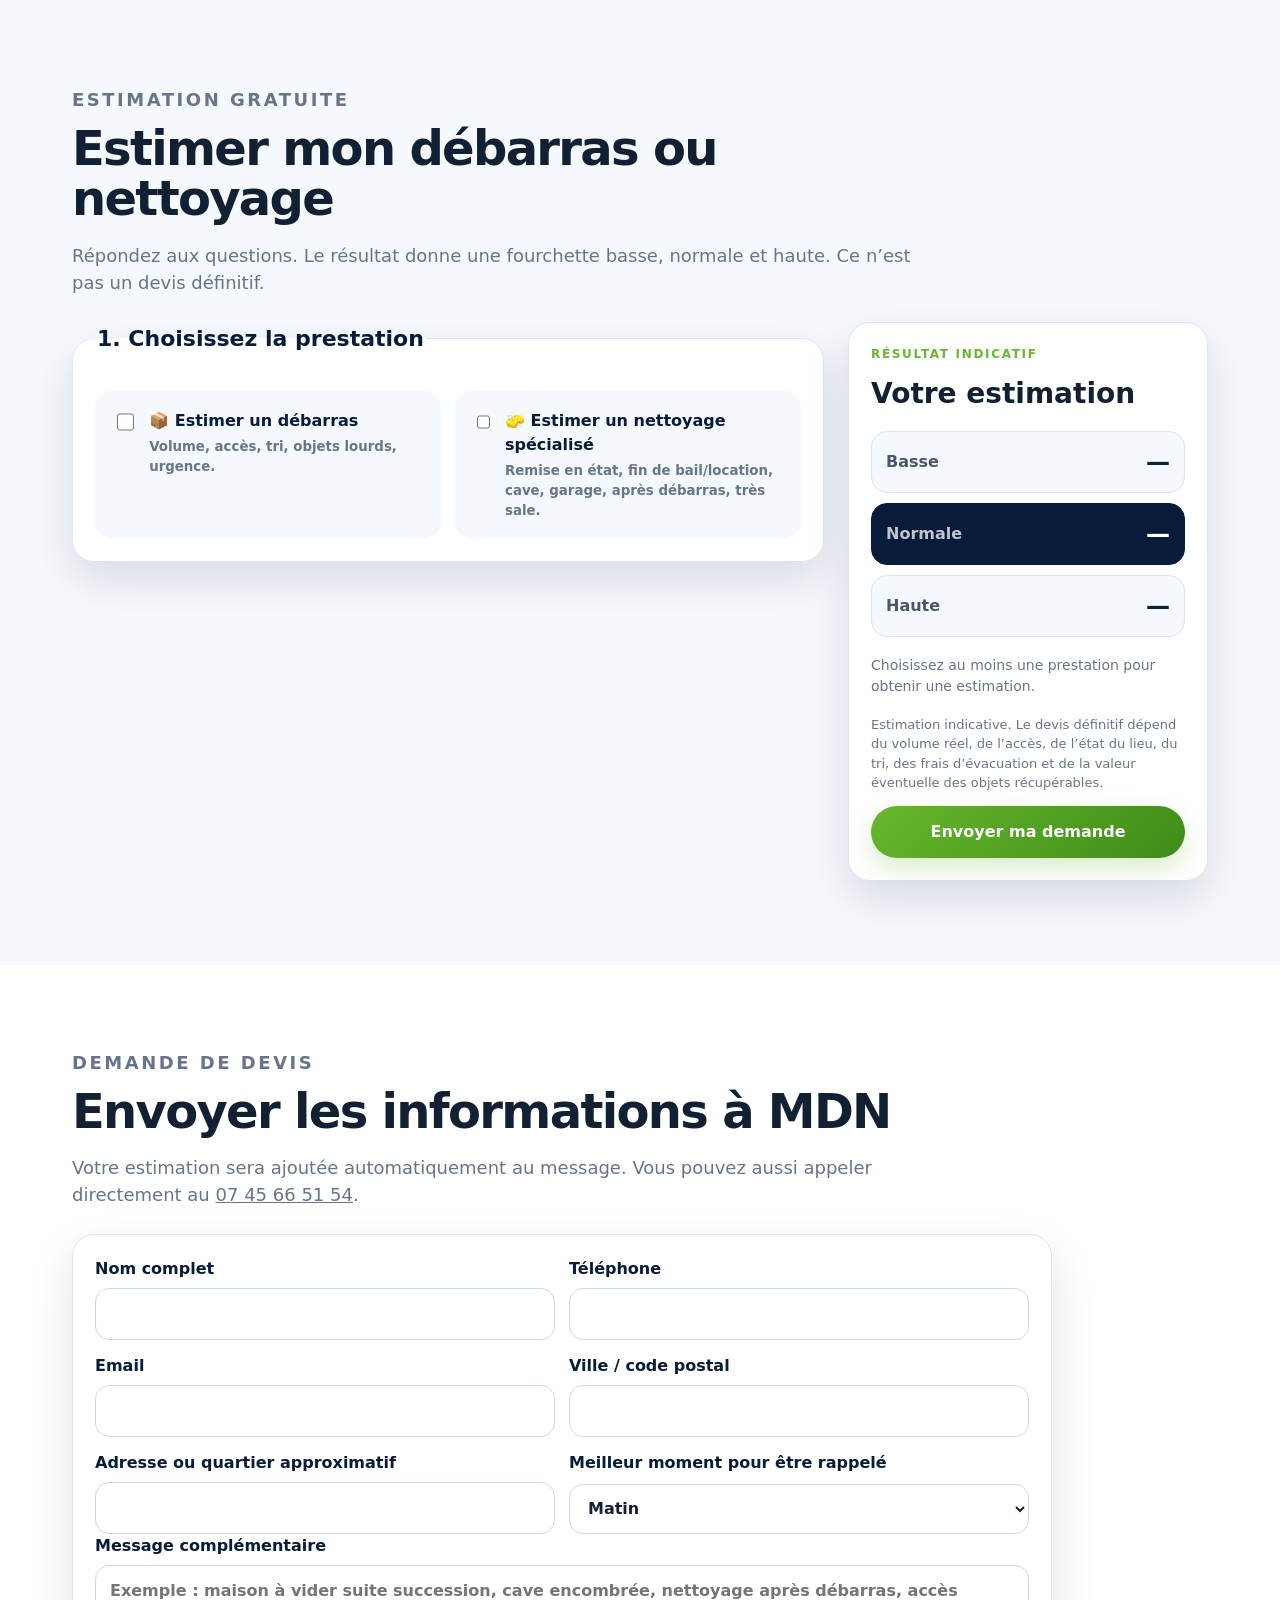
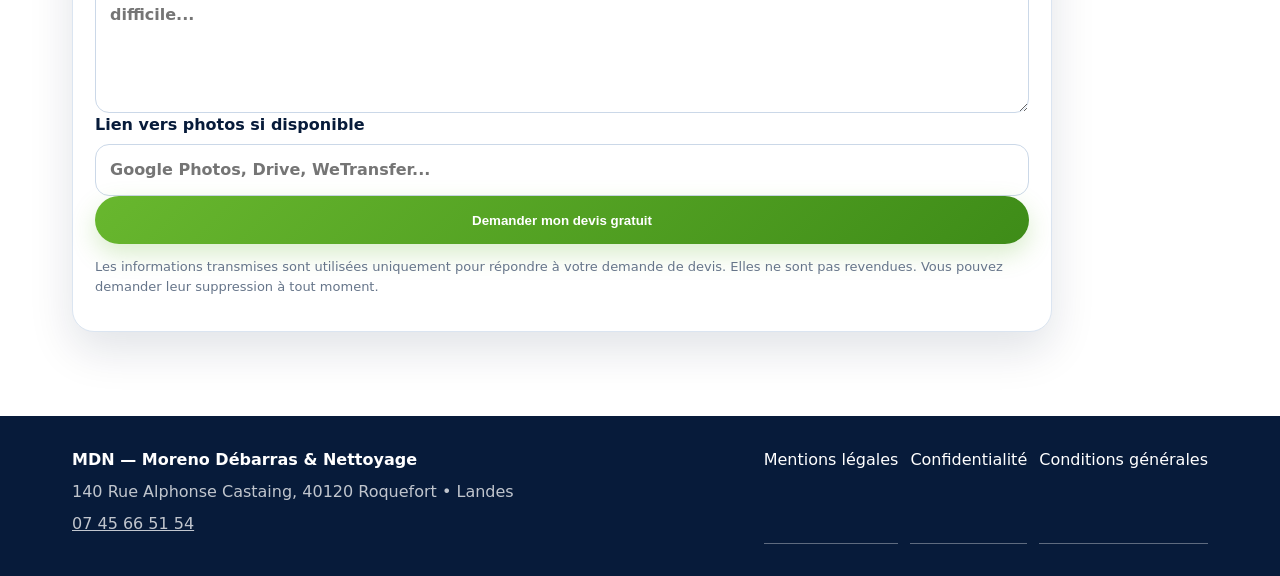
==== commit 85fc71ba: "Add files via upload" ====
--- a/index.html
+++ b/index.html
@@ -12,7 +12,7 @@
   <meta property="og:url" content="https://services-moreno.fr/" />
   <meta property="og:image" content="https://services-moreno.fr/assets/logo-mdn.jpg" />
   <link rel="icon" href="assets/favicon.png" />
-  <link rel="stylesheet" href="style.css?v=20260710d" />
+  <link rel="stylesheet" href="style.css?v=20260710e" />
   <script type="application/ld+json">
   {
     "@context": "https://schema.org",
@@ -110,12 +110,12 @@
             <legend>1. Choisissez la prestation</legend>
             <div class="choice-grid">
               <label class="big-choice">
-                <input type="checkbox" id="serviceDebarras" checked />
-                <span><strong>🛻 Estimer un débarras</strong><small>Volume, accès, tri, objets lourds, urgence.</small></span>
+                <input type="checkbox" id="serviceDebarras" />
+                <span><strong>📦 Estimer un débarras</strong><small>Volume, accès, tri, objets lourds, urgence.</small></span>
               </label>
               <label class="big-choice">
                 <input type="checkbox" id="serviceNettoyage" />
-                <span><strong>🧼 Estimer un nettoyage spécialisé</strong><small>Remise en état, fin de bail/location, cave, garage, après débarras, très sale.</small></span>
+                <span><strong>🧽 Estimer un nettoyage spécialisé</strong><small>Remise en état, fin de bail/location, cave, garage, après débarras, très sale.</small></span>
               </label>
             </div>
             <p class="discount-note" id="discountNote" hidden>✅ Débarras + nettoyage spécialisé : remise groupée -10 % appliquée automatiquement.</p>
@@ -394,6 +394,6 @@
     </div>
   </footer>
 
-  <script src="script.js?v=20260710d"></script>
+  <script src="script.js?v=20260710e"></script>
 </body>
 </html>
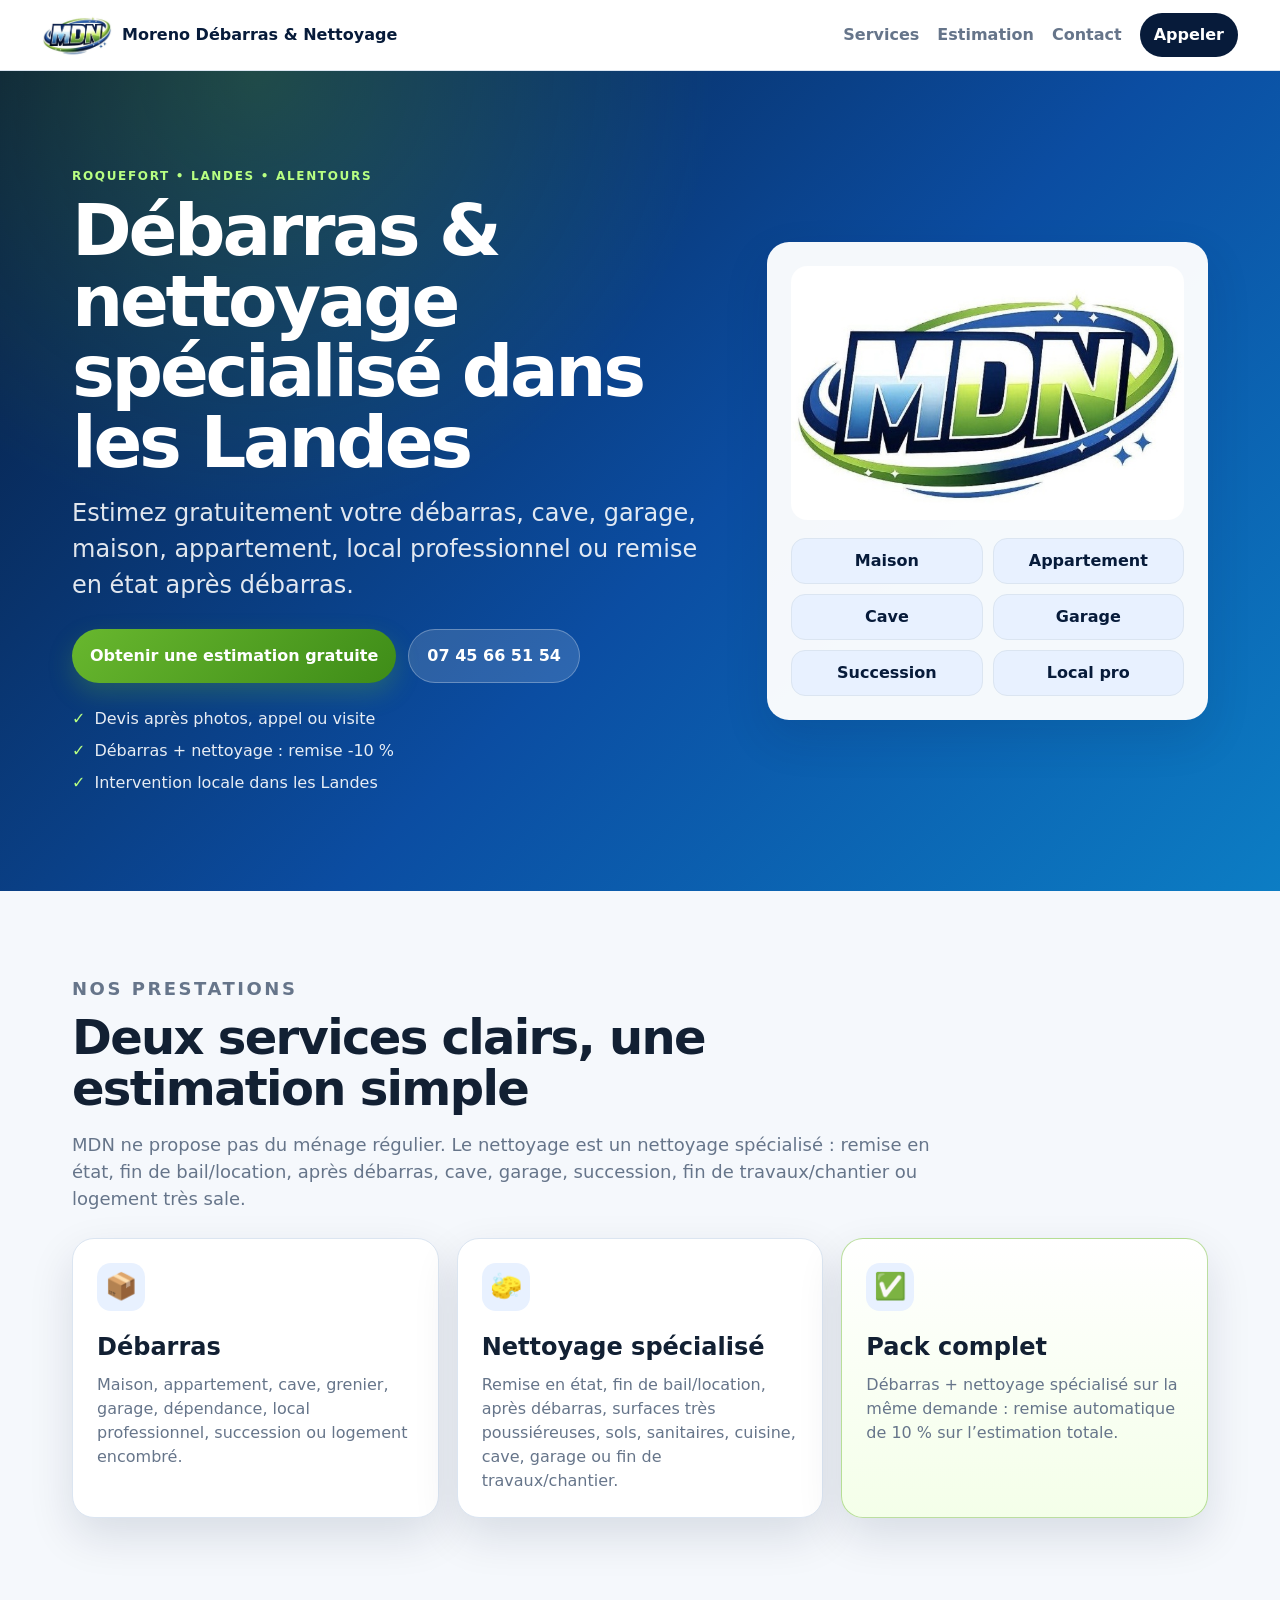
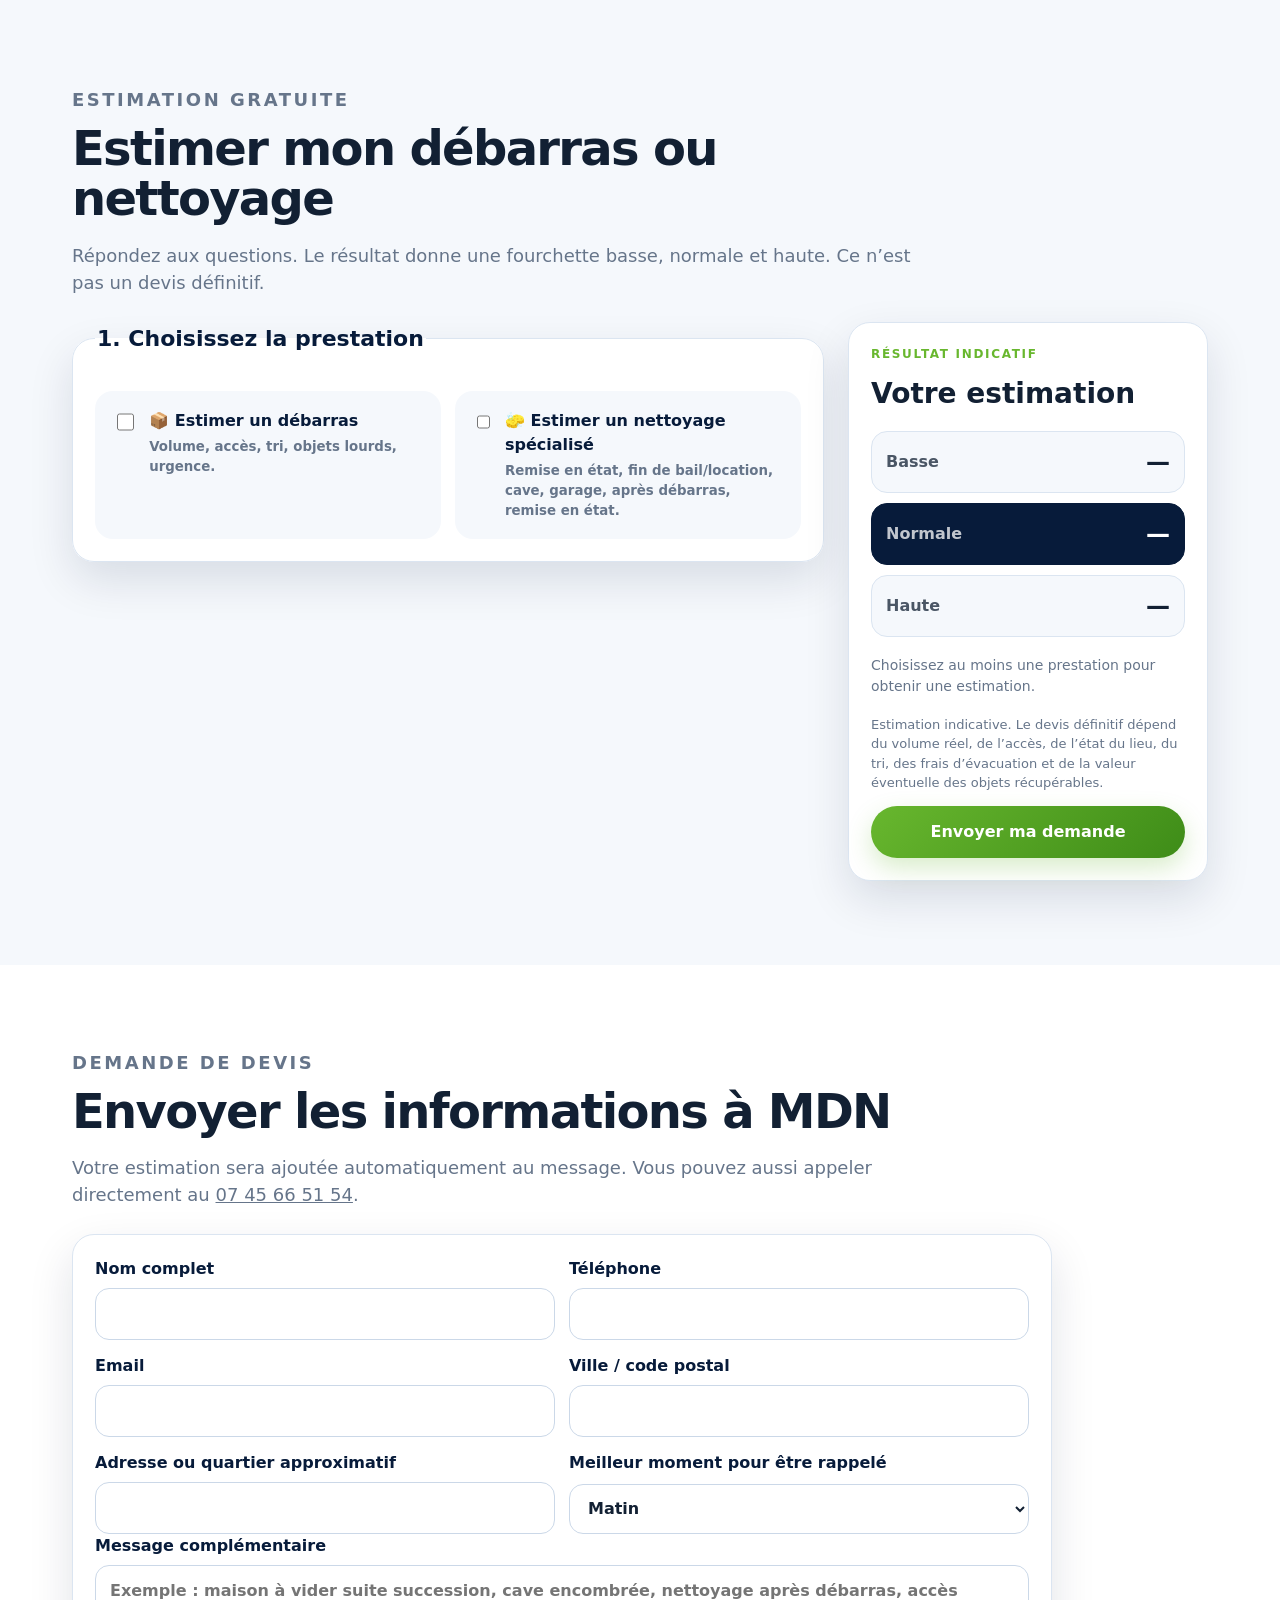
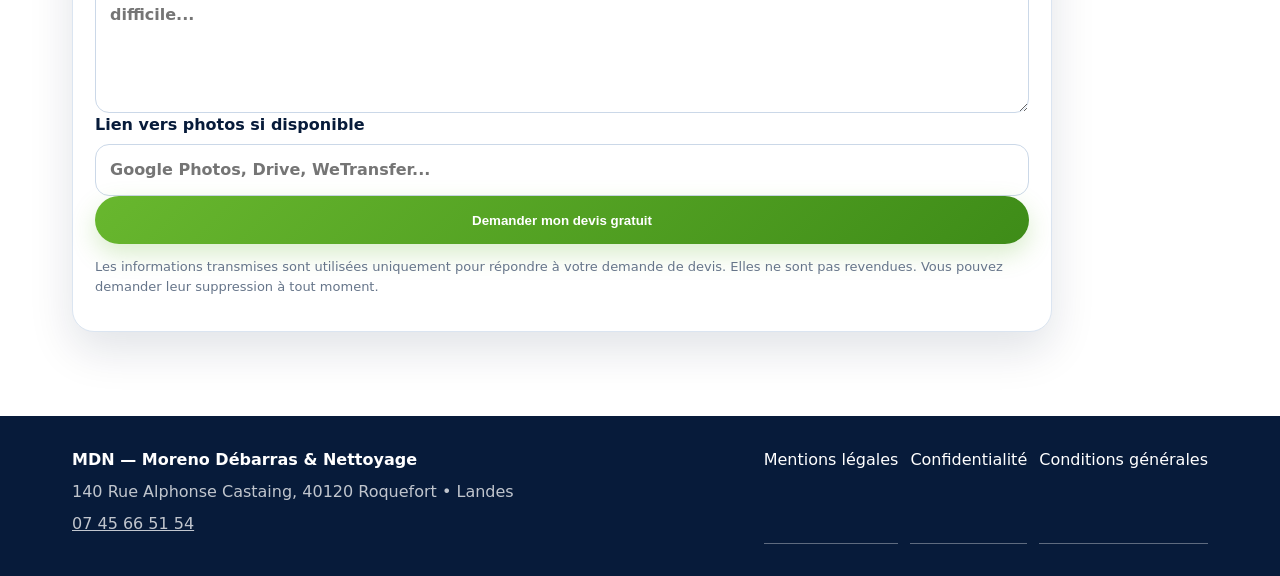
==== commit 42bd3a27: "Add files via upload" ====
--- a/index.html
+++ b/index.html
@@ -12,7 +12,7 @@
   <meta property="og:url" content="https://services-moreno.fr/" />
   <meta property="og:image" content="https://services-moreno.fr/assets/logo-mdn.jpg" />
   <link rel="icon" href="assets/favicon.png" />
-  <link rel="stylesheet" href="style.css?v=20260710e" />
+  <link rel="stylesheet" href="style.css?v=20260710-final" />
   <script type="application/ld+json">
   {
     "@context": "https://schema.org",
@@ -80,12 +80,12 @@
       </div>
       <div class="cards three">
         <article class="service-card">
-          <div class="icon">🛻</div>
+          <div class="icon">📦</div>
           <h3>Débarras</h3>
           <p>Maison, appartement, cave, grenier, garage, dépendance, local professionnel, succession ou logement encombré.</p>
         </article>
         <article class="service-card">
-          <div class="icon">🧼</div>
+          <div class="icon">🧽</div>
           <h3>Nettoyage spécialisé</h3>
           <p>Remise en état, fin de bail/location, après débarras, surfaces très poussiéreuses, sols, sanitaires, cuisine, cave, garage ou fin de travaux/chantier.</p>
         </article>
@@ -115,7 +115,7 @@
               </label>
               <label class="big-choice">
                 <input type="checkbox" id="serviceNettoyage" />
-                <span><strong>🧽 Estimer un nettoyage spécialisé</strong><small>Remise en état, fin de bail/location, cave, garage, après débarras, très sale.</small></span>
+                <span><strong>🧽 Estimer un nettoyage spécialisé</strong><small>Remise en état, fin de bail/location, cave, garage, après débarras, remise en état.</small></span>
               </label>
             </div>
             <p class="discount-note" id="discountNote" hidden>✅ Débarras + nettoyage spécialisé : remise groupée -10 % appliquée automatiquement.</p>
@@ -224,10 +224,10 @@
                 <label class="check-item"><input type="checkbox" name="debSpecial" value="moisissures" data-label="Moisissures importantes" /><span>Moisissures importantes</span></label>
                 <label class="check-item"><input type="checkbox" name="debSpecial" value="nuisibles" data-label="Présence de nuisibles" /><span>Présence de nuisibles</span></label>
                 <label class="check-item"><input type="checkbox" name="debSpecial" value="insalubre" data-label="Logement très insalubre" /><span>Logement très insalubre</span></label>
-                <label class="check-item"><input type="checkbox" name="debSpecial" value="diogene" data-label="Accumulation extrême / Diogène" /><span>Accumulation extrême / Diogène</span></label>
+                <label class="check-item"><input type="checkbox" name="debSpecial" value="diogene" data-label="Accumulation importante / suspicion Diogène" /><span>Accumulation importante / suspicion Diogène</span></label>
                 <label class="check-item"><input type="checkbox" name="debSpecial" value="deces" data-label="Après décès" /><span>Après décès</span></label>
               </div>
-              <p class="small-alert">Pour les cas très insalubres, Diogène, nuisibles ou produits spécifiques, le tarif final sera confirmé après photos, appel ou visite.</p>
+              <p class="small-alert">Pour les cas très insalubres, suspicion Diogène, nuisibles, produits spécifiques, déchets biologiques, seringues, excréments, sang, fluides corporels ou après décès, le tarif final sera confirmé après photos, appel ou visite. MDN pourra refuser l’intervention ou orienter vers un prestataire spécialisé si le risque sanitaire est trop important.</p>
             </div>
           </fieldset>
 
@@ -245,7 +245,7 @@
                   <option value="fin_bail">Fin de bail / location</option>
                   <option value="cave_garage">Cave / garage / dépendance</option>
                   <option value="travaux">Fin de travaux / chantier</option>
-                  <option value="logement_encombre">Logement encombré / très poussiéreux</option>
+                  <option value="logement_encombre">Logement encombré / stockage longue durée</option>
                   <option value="succession">Après succession</option>
                   <option value="autre">Autre à préciser</option>
                 </select>
@@ -308,10 +308,10 @@
                 <label class="check-item"><input type="checkbox" name="netSpecial" value="moisissures" data-label="Moisissures importantes" /><span>Moisissures importantes</span></label>
                 <label class="check-item"><input type="checkbox" name="netSpecial" value="nuisibles" data-label="Présence de nuisibles" /><span>Présence de nuisibles</span></label>
                 <label class="check-item"><input type="checkbox" name="netSpecial" value="insalubre" data-label="Logement très insalubre" /><span>Logement très insalubre</span></label>
-                <label class="check-item"><input type="checkbox" name="netSpecial" value="diogene" data-label="Accumulation extrême / Diogène" /><span>Accumulation extrême / Diogène</span></label>
+                <label class="check-item"><input type="checkbox" name="netSpecial" value="diogene" data-label="Accumulation importante / suspicion Diogène" /><span>Accumulation importante / suspicion Diogène</span></label>
                 <label class="check-item"><input type="checkbox" name="netSpecial" value="deces" data-label="Après décès" /><span>Après décès</span></label>
               </div>
-              <p class="small-alert">Ces cas demandent souvent des photos ou une visite pour confirmer le devis. Le nettoyage MDN reste un nettoyage spécialisé, pas du ménage régulier.</p>
+              <p class="small-alert">Ces cas demandent des photos ou une visite avant confirmation. Le nettoyage MDN reste un nettoyage spécialisé, pas du ménage régulier. En cas de déchets biologiques, seringues, excréments, sang, fluides corporels, nuisibles importants ou après décès, MDN pourra refuser l’intervention ou orienter vers un prestataire spécialisé.</p>
             </div>
           </fieldset>
         </form>
@@ -394,6 +394,6 @@
     </div>
   </footer>
 
-  <script src="script.js?v=20260710e"></script>
+  <script src="script.js?v=20260710-final"></script>
 </body>
 </html>
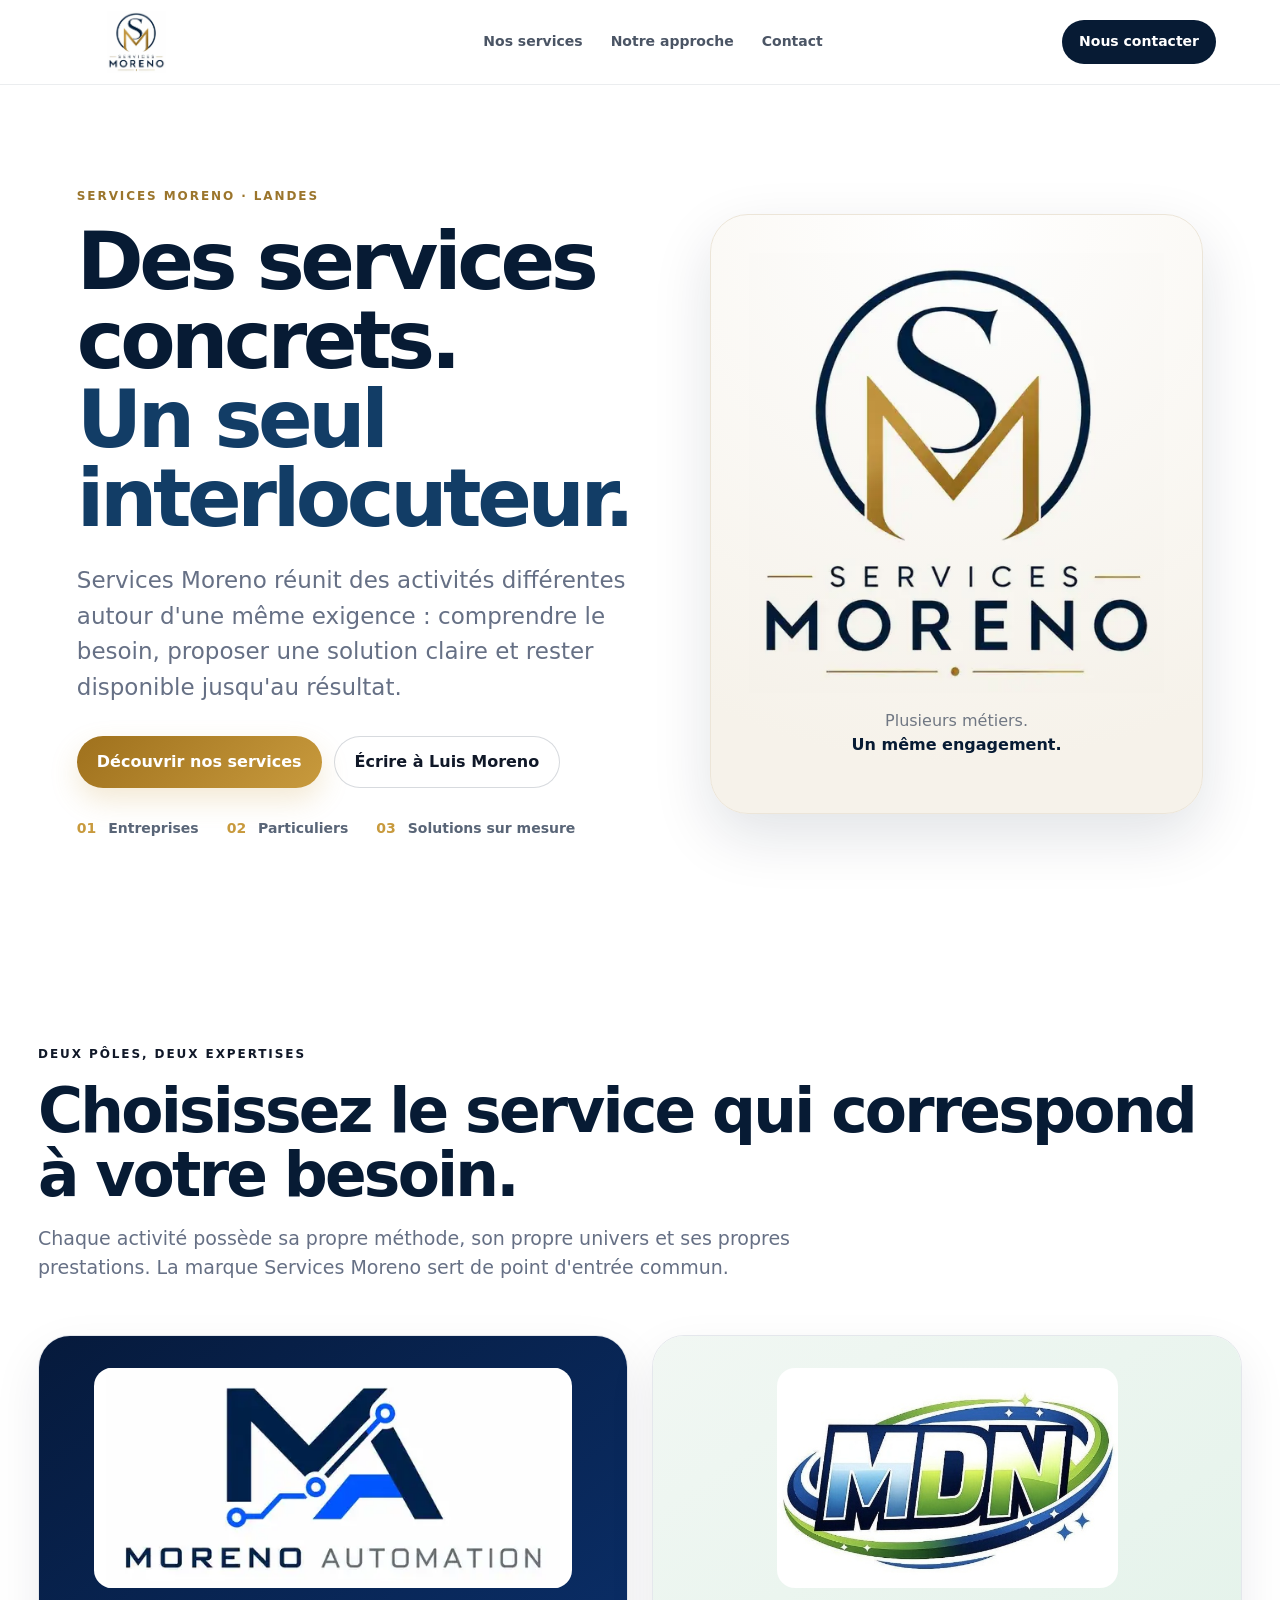
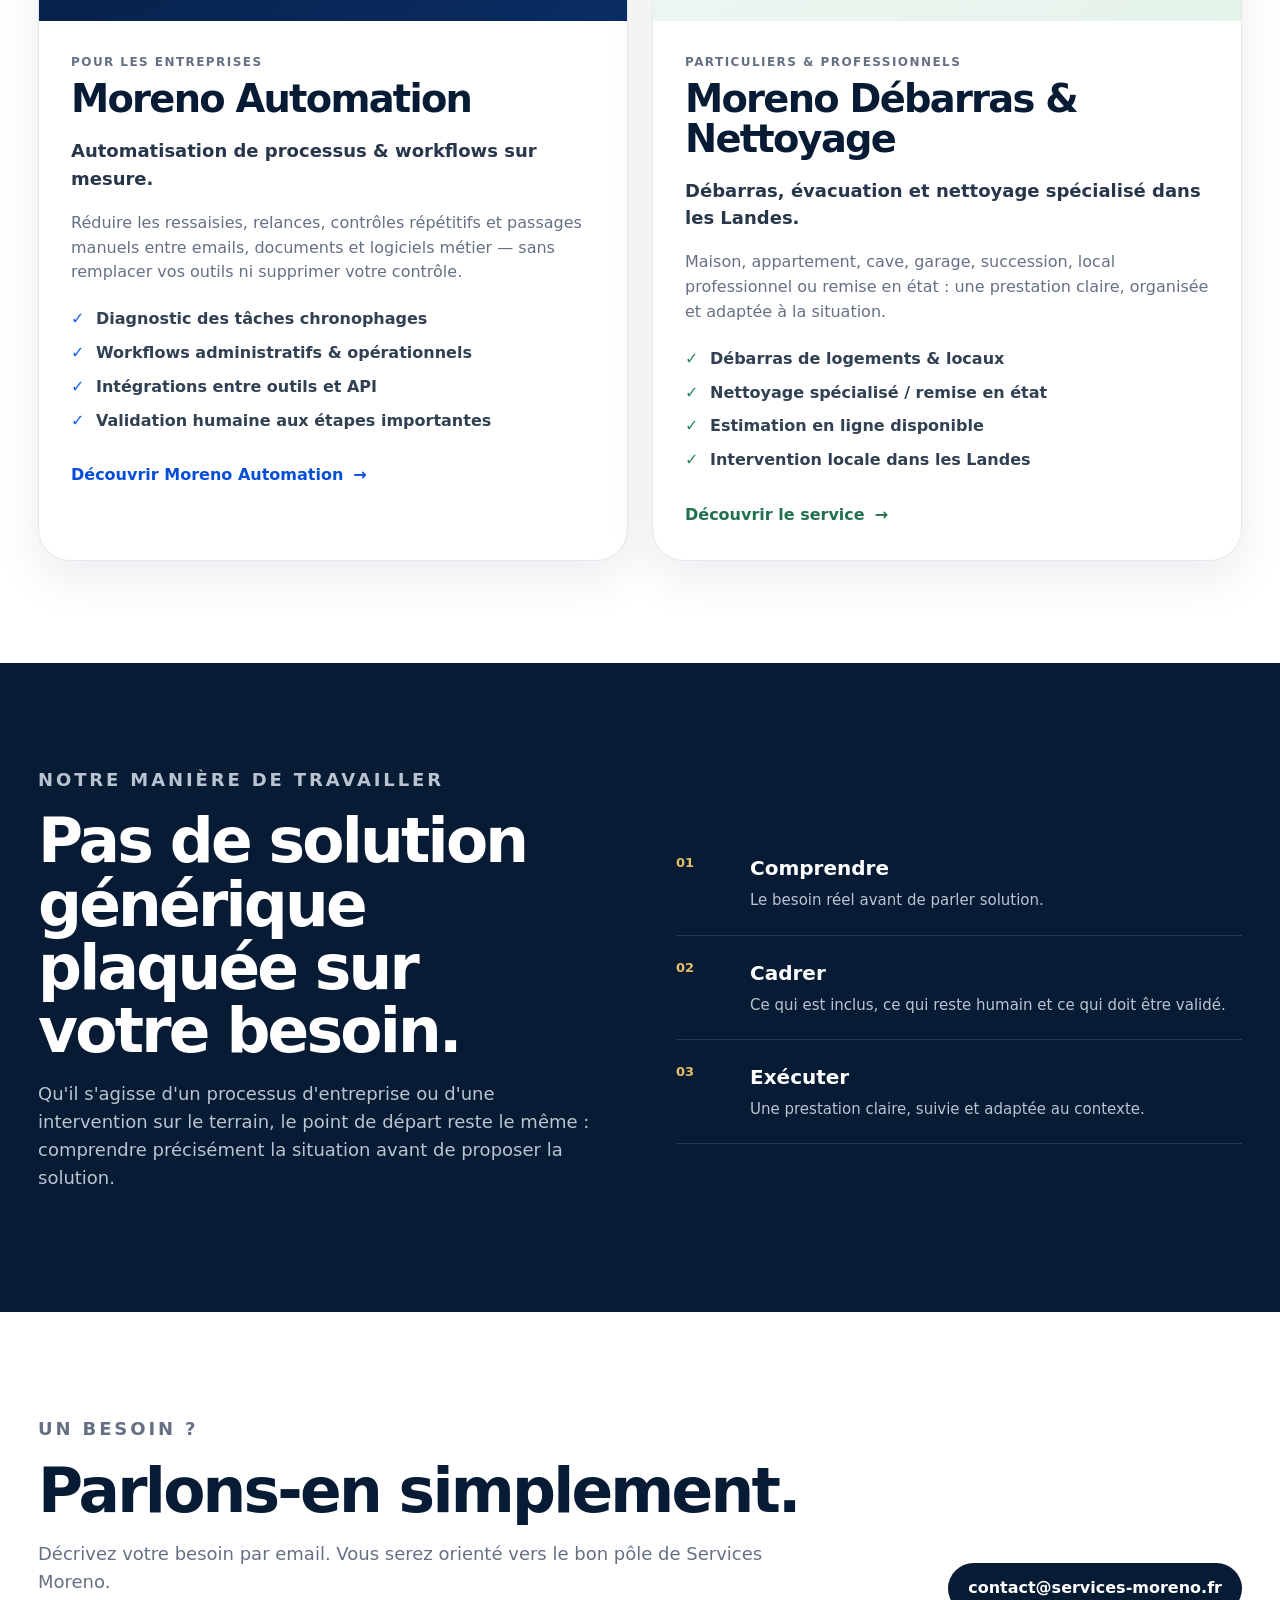
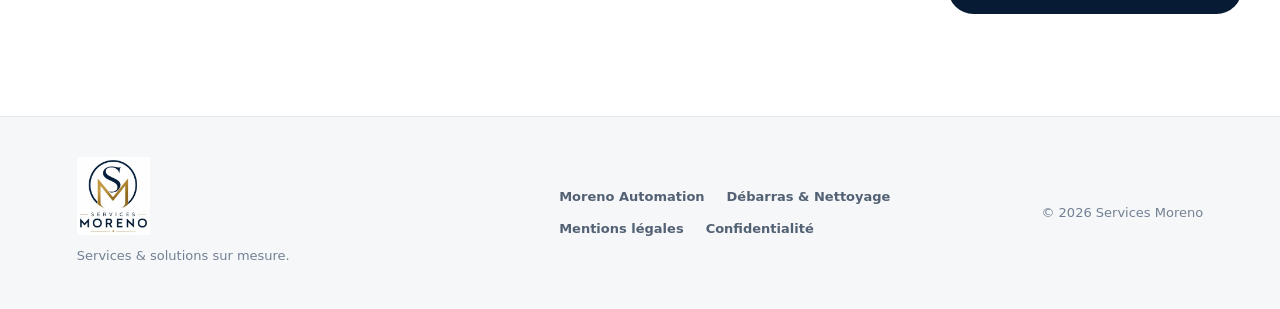
==== commit c7fb05cb: "Redesign Services Moreno multi-service website" ====
--- a/index.html
+++ b/index.html
@@ -1,399 +1,140 @@
 <!doctype html>
 <html lang="fr">
 <head>
-  <meta charset="utf-8" />
-  <meta name="viewport" content="width=device-width, initial-scale=1" />
-  <title>MDN — Débarras & nettoyage spécialisé dans les Landes</title>
-  <meta name="description" content="MDN — Moreno Débarras & Nettoyage à Roquefort. Débarras maison, appartement, cave, garage, local professionnel et nettoyage spécialisé après débarras dans les Landes." />
-  <link rel="canonical" href="https://services-moreno.fr/" />
-  <meta property="og:title" content="MDN — Débarras & nettoyage spécialisé" />
-  <meta property="og:description" content="Estimation gratuite en ligne pour débarras et nettoyage spécialisé dans les Landes." />
-  <meta property="og:type" content="website" />
-  <meta property="og:url" content="https://services-moreno.fr/" />
-  <meta property="og:image" content="https://services-moreno.fr/assets/logo-mdn.jpg" />
-  <link rel="icon" href="assets/favicon.png" />
-  <link rel="stylesheet" href="style.css?v=20260710-final" />
-  <script type="application/ld+json">
-  {
-    "@context": "https://schema.org",
-    "@type": "LocalBusiness",
-    "name": "Moreno Débarras & Nettoyage",
-    "alternateName": "MDN",
-    "image": "https://services-moreno.fr/assets/logo-mdn.jpg",
-    "url": "https://services-moreno.fr/",
-    "telephone": "+33745665154",
-    "address": {
-      "@type": "PostalAddress",
-      "streetAddress": "140 Rue Alphonse Castaing",
-      "postalCode": "40120",
-      "addressLocality": "Roquefort",
-      "addressCountry": "FR"
-    },
-    "areaServed": "Landes et alentours",
-    "description": "Débarras et nettoyage spécialisé : maison, appartement, cave, garage, succession, local professionnel, remise en état après débarras."
-  }
-  </script>
+  <meta charset="utf-8">
+  <meta name="viewport" content="width=device-width, initial-scale=1">
+  <title>Services Moreno — Services & solutions sur mesure dans les Landes</title>
+  <meta name="description" content="Services Moreno regroupe deux pôles complémentaires : Moreno Automation pour l'automatisation de processus et Moreno Débarras & Nettoyage pour le débarras et le nettoyage spécialisé dans les Landes.">
+  <link rel="canonical" href="https://services-moreno.fr/">
+  <meta property="og:title" content="Services Moreno — Plusieurs métiers, un même engagement">
+  <meta property="og:description" content="Automatisation de processus pour les entreprises et débarras & nettoyage spécialisé dans les Landes.">
+  <meta property="og:type" content="website">
+  <meta property="og:url" content="https://services-moreno.fr/">
+  <meta property="og:image" content="https://services-moreno.fr/assets/services-moreno.webp">
+  <meta name="theme-color" content="#071b34">
+  <link rel="icon" href="assets/services-moreno-favicon.png">
+  <link rel="stylesheet" href="brand.css?v=20260812">
 </head>
-<body>
-  <header class="site-header" id="top">
-    <a class="brand" href="#top" aria-label="Accueil MDN">
-      <img src="assets/logo-mdn.jpg" alt="Logo MDN Moreno Débarras & Nettoyage" />
-      <span>Moreno Débarras & Nettoyage</span>
+<body class="brand-site">
+  <header class="topbar">
+    <a class="brand-lockup" href="index.html" aria-label="Services Moreno — Accueil">
+      <img src="assets/services-moreno.webp" alt="Services Moreno">
     </a>
-    <nav class="nav" aria-label="Navigation principale">
-      <a href="#services">Services</a>
-      <a href="#simulateur">Estimation</a>
+    <nav class="topnav" aria-label="Navigation principale">
+      <a href="#services">Nos services</a>
+      <a href="#approche">Notre approche</a>
       <a href="#contact">Contact</a>
     </nav>
-    <a class="phone-pill" href="tel:+33745665154">Appeler</a>
+    <a class="nav-cta" href="mailto:contact@services-moreno.fr">Nous contacter</a>
   </header>
 
   <main>
-    <section class="hero">
-      <div class="hero-content">
-        <p class="eyebrow">Roquefort • Landes • Alentours</p>
-        <h1>Débarras & nettoyage spécialisé dans les Landes</h1>
-        <p class="lead">Estimez gratuitement votre débarras, cave, garage, maison, appartement, local professionnel ou remise en état après débarras.</p>
-        <div class="hero-actions">
-          <a class="btn primary" href="#simulateur">Obtenir une estimation gratuite</a>
-          <a class="btn secondary" href="tel:+33745665154">07 45 66 51 54</a>
+    <section class="hero-shell home-hero">
+      <div class="hero-copy">
+        <p class="kicker gold">Services Moreno · Landes</p>
+        <h1>Des services concrets.<br><span>Un seul interlocuteur.</span></h1>
+        <p class="hero-lead">Services Moreno réunit des activités différentes autour d'une même exigence : comprendre le besoin, proposer une solution claire et rester disponible jusqu'au résultat.</p>
+        <div class="hero-buttons">
+          <a class="button button-gold" href="#services">Découvrir nos services</a>
+          <a class="button button-ghost" href="mailto:contact@services-moreno.fr">Écrire à Luis Moreno</a>
         </div>
-        <ul class="trust-list">
-          <li>Devis après photos, appel ou visite</li>
-          <li>Débarras + nettoyage : remise -10 %</li>
-          <li>Intervention locale dans les Landes</li>
-        </ul>
+        <div class="hero-proof">
+          <span><b>01</b> Entreprises</span>
+          <span><b>02</b> Particuliers</span>
+          <span><b>03</b> Solutions sur mesure</span>
+        </div>
       </div>
-      <div class="hero-card" aria-label="Carte de présentation MDN">
-        <img src="assets/logo-mdn.jpg" alt="MDN" />
-        <div class="mini-grid">
-          <span>Maison</span><span>Appartement</span><span>Cave</span><span>Garage</span><span>Succession</span><span>Local pro</span>
+      <div class="hero-visual">
+        <div class="logo-panel">
+          <img src="assets/services-moreno.webp" alt="Logo Services Moreno">
+          <p>Plusieurs métiers.<br><strong>Un même engagement.</strong></p>
         </div>
       </div>
     </section>
 
-    <section class="section" id="services">
-      <div class="section-head">
-        <p class="eyebrow">Nos prestations</p>
-        <h2>Deux services clairs, une estimation simple</h2>
-        <p>MDN ne propose pas du ménage régulier. Le nettoyage est un nettoyage spécialisé : remise en état, fin de bail/location, après débarras, cave, garage, succession, fin de travaux/chantier ou logement très sale.</p>
-      </div>
-      <div class="cards three">
-        <article class="service-card">
-          <div class="icon">📦</div>
-          <h3>Débarras</h3>
-          <p>Maison, appartement, cave, grenier, garage, dépendance, local professionnel, succession ou logement encombré.</p>
-        </article>
-        <article class="service-card">
-          <div class="icon">🧽</div>
-          <h3>Nettoyage spécialisé</h3>
-          <p>Remise en état, fin de bail/location, après débarras, surfaces très poussiéreuses, sols, sanitaires, cuisine, cave, garage ou fin de travaux/chantier.</p>
-        </article>
-        <article class="service-card highlight">
-          <div class="icon">✅</div>
-          <h3>Pack complet</h3>
-          <p>Débarras + nettoyage spécialisé sur la même demande : remise automatique de 10 % sur l’estimation totale.</p>
-        </article>
+    <section class="section-shell intro-strip">
+      <p class="section-kicker">Deux pôles, deux expertises</p>
+      <h2>Choisissez le service qui correspond à votre besoin.</h2>
+      <p class="section-intro">Chaque activité possède sa propre méthode, son propre univers et ses propres prestations. La marque Services Moreno sert de point d'entrée commun.</p>
+    </section>
+
+    <section class="service-grid section-shell" id="services">
+      <article class="service-panel automation-card">
+        <div class="service-logo automation-logo">
+          <img src="assets/moreno-automation.webp" alt="Moreno Automation">
+        </div>
+        <div class="service-copy">
+          <p class="service-label">Pour les entreprises</p>
+          <h2>Moreno Automation</h2>
+          <p class="service-tagline">Automatisation de processus & workflows sur mesure.</p>
+          <p>Réduire les ressaisies, relances, contrôles répétitifs et passages manuels entre emails, documents et logiciels métier — sans remplacer vos outils ni supprimer votre contrôle.</p>
+          <ul class="feature-list">
+            <li>Diagnostic des tâches chronophages</li>
+            <li>Workflows administratifs & opérationnels</li>
+            <li>Intégrations entre outils et API</li>
+            <li>Validation humaine aux étapes importantes</li>
+          </ul>
+          <a class="text-link automation-link" href="automatisation.html">Découvrir Moreno Automation <span>→</span></a>
+        </div>
+      </article>
+
+      <article class="service-panel field-card">
+        <div class="field-mark">
+          <img src="assets/logo-mdn.jpg" alt="Moreno Débarras & Nettoyage">
+        </div>
+        <div class="service-copy">
+          <p class="service-label">Particuliers & professionnels</p>
+          <h2>Moreno Débarras & Nettoyage</h2>
+          <p class="service-tagline">Débarras, évacuation et nettoyage spécialisé dans les Landes.</p>
+          <p>Maison, appartement, cave, garage, succession, local professionnel ou remise en état : une prestation claire, organisée et adaptée à la situation.</p>
+          <ul class="feature-list">
+            <li>Débarras de logements & locaux</li>
+            <li>Nettoyage spécialisé / remise en état</li>
+            <li>Estimation en ligne disponible</li>
+            <li>Intervention locale dans les Landes</li>
+          </ul>
+          <a class="text-link field-link" href="debarras-nettoyage.html">Découvrir le service <span>→</span></a>
+        </div>
+      </article>
+    </section>
+
+    <section class="dark-band" id="approche">
+      <div class="section-shell approach-grid">
+        <div>
+          <p class="kicker gold">Notre manière de travailler</p>
+          <h2>Pas de solution générique plaquée sur votre besoin.</h2>
+          <p>Qu'il s'agisse d'un processus d'entreprise ou d'une intervention sur le terrain, le point de départ reste le même : comprendre précisément la situation avant de proposer la solution.</p>
+        </div>
+        <div class="principles">
+          <div class="principle"><span>01</span><div><b>Comprendre</b><p>Le besoin réel avant de parler solution.</p></div></div>
+          <div class="principle"><span>02</span><div><b>Cadrer</b><p>Ce qui est inclus, ce qui reste humain et ce qui doit être validé.</p></div></div>
+          <div class="principle"><span>03</span><div><b>Exécuter</b><p>Une prestation claire, suivie et adaptée au contexte.</p></div></div>
+        </div>
       </div>
     </section>
 
-    <section class="section estimator-section" id="simulateur">
-      <div class="section-head">
-        <p class="eyebrow">Estimation gratuite</p>
-        <h2>Estimer mon débarras ou nettoyage</h2>
-        <p>Répondez aux questions. Le résultat donne une fourchette basse, normale et haute. Ce n’est pas un devis définitif.</p>
+    <section class="contact-cta section-shell" id="contact">
+      <div>
+        <p class="section-kicker">Un besoin ?</p>
+        <h2>Parlons-en simplement.</h2>
+        <p>Décrivez votre besoin par email. Vous serez orienté vers le bon pôle de Services Moreno.</p>
       </div>
-
-      <div class="estimator-layout">
-        <form class="estimator" id="estimatorForm" novalidate>
-          <fieldset class="panel">
-            <legend>1. Choisissez la prestation</legend>
-            <div class="choice-grid">
-              <label class="big-choice">
-                <input type="checkbox" id="serviceDebarras" />
-                <span><strong>📦 Estimer un débarras</strong><small>Volume, accès, tri, objets lourds, urgence.</small></span>
-              </label>
-              <label class="big-choice">
-                <input type="checkbox" id="serviceNettoyage" />
-                <span><strong>🧽 Estimer un nettoyage spécialisé</strong><small>Remise en état, fin de bail/location, cave, garage, après débarras, remise en état.</small></span>
-              </label>
-            </div>
-            <p class="discount-note" id="discountNote" hidden>✅ Débarras + nettoyage spécialisé : remise groupée -10 % appliquée automatiquement.</p>
-          </fieldset>
-
-          <fieldset class="panel" id="debarrasPanel">
-            <legend>2. Débarras</legend>
-            <div class="form-grid">
-              <label>Type de lieu
-                <select id="debType">
-                  <option value="maison">Maison</option>
-                  <option value="appartement">Appartement</option>
-                  <option value="garage">Garage / remise</option>
-                  <option value="cave">Cave / grenier</option>
-                  <option value="local">Local professionnel</option>
-                </select>
-              </label>
-              <label>Surface approximative en m²
-                <input id="debSurface" type="number" min="1" max="500" value="50" inputmode="decimal" />
-              </label>
-              <label>Niveau de remplissage
-                <select id="debRemplissage">
-                  <option value="faible">Peu rempli</option>
-                  <option value="moyen" selected>Moyen</option>
-                  <option value="fort">Très rempli</option>
-                  <option value="sature">Saturé</option>
-                </select>
-              </label>
-              <label>Étage
-                <select id="debEtage">
-                  <option value="rdc">Rez-de-chaussée</option>
-                  <option value="1">1er étage</option>
-                  <option value="2">2e étage</option>
-                  <option value="3plus">3e étage ou plus</option>
-                </select>
-              </label>
-              <label>Ascenseur
-                <select id="debAscenseur">
-                  <option value="non" selected>Non</option>
-                  <option value="oui">Oui</option>
-                </select>
-              </label>
-              <label>Accès camion
-                <select id="debAcces">
-                  <option value="facile">Facile</option>
-                  <option value="moyen">Moyen</option>
-                  <option value="difficile">Difficile</option>
-                </select>
-              </label>
-              <label>Distance camion / logement
-                <select id="debDistance">
-                  <option value="devant">Devant ou très proche</option>
-                  <option value="moins20">Moins de 20 mètres</option>
-                  <option value="20_50">Entre 20 et 50 mètres</option>
-                  <option value="plus50">Plus de 50 mètres</option>
-                  <option value="complique">Accès compliqué / chemin / résidence</option>
-                </select>
-              </label>
-              <label>Objets lourds
-                <select id="debLourds">
-                  <option value="non">Non</option>
-                  <option value="quelques">Quelques-uns</option>
-                  <option value="beaucoup">Beaucoup</option>
-                </select>
-              </label>
-              <label>Tri important
-                <select id="debTri">
-                  <option value="non">Non</option>
-                  <option value="moyen">Moyen</option>
-                  <option value="important">Beaucoup de tri</option>
-                </select>
-              </label>
-              <label>Délai souhaité
-                <select id="debUrgence">
-                  <option value="normal">Normal</option>
-                  <option value="7j">Moins de 7 jours</option>
-                  <option value="48h">Urgent, moins de 48h</option>
-                </select>
-              </label>
-              <label>Objets récupérables / revendables ?
-                <select id="debRecuperable">
-                  <option value="inconnu">Je ne sais pas</option>
-                  <option value="oui">Oui, peut-être</option>
-                  <option value="non">Non</option>
-                </select>
-              </label>
-            </div>
-
-            <div class="sub-section">
-              <h4>Détails utiles pour affiner le débarras</h4>
-              <p>Ces éléments peuvent changer le temps de manutention, le tri ou les frais d’évacuation.</p>
-              <div class="checkbox-grid">
-                <label class="check-item"><input type="checkbox" name="debDechets" value="matelas" data-label="Matelas / canapé" /><span>Matelas / canapé</span></label>
-                <label class="check-item"><input type="checkbox" name="debDechets" value="electromenager" data-label="Électroménager" /><span>Électroménager</span></label>
-                <label class="check-item"><input type="checkbox" name="debDechets" value="gravats" data-label="Gravats" /><span>Gravats</span></label>
-                <label class="check-item"><input type="checkbox" name="debDechets" value="verts" data-label="Déchets verts" /><span>Déchets verts</span></label>
-                <label class="check-item"><input type="checkbox" name="debDechets" value="chimiques" data-label="Peinture / produits chimiques" /><span>Peinture / produits chimiques</span></label>
-                <label class="check-item"><input type="checkbox" name="debDechets" value="sacs" data-label="Beaucoup de sacs / déchets divers" /><span>Beaucoup de sacs / déchets divers</span></label>
-                <label class="check-item"><input type="checkbox" name="debDechets" value="inconnu" data-label="Je ne sais pas" /><span>Je ne sais pas</span></label>
-              </div>
-            </div>
-
-            <div class="sub-section">
-              <h4>Situation particulière</h4>
-              <div class="checkbox-grid">
-                <label class="check-item"><input type="checkbox" name="debSpecial" value="moisissures" data-label="Moisissures importantes" /><span>Moisissures importantes</span></label>
-                <label class="check-item"><input type="checkbox" name="debSpecial" value="nuisibles" data-label="Présence de nuisibles" /><span>Présence de nuisibles</span></label>
-                <label class="check-item"><input type="checkbox" name="debSpecial" value="insalubre" data-label="Logement très insalubre" /><span>Logement très insalubre</span></label>
-                <label class="check-item"><input type="checkbox" name="debSpecial" value="diogene" data-label="Accumulation importante / suspicion Diogène" /><span>Accumulation importante / suspicion Diogène</span></label>
-                <label class="check-item"><input type="checkbox" name="debSpecial" value="deces" data-label="Après décès" /><span>Après décès</span></label>
-              </div>
-              <p class="small-alert">Pour les cas très insalubres, suspicion Diogène, nuisibles, produits spécifiques, déchets biologiques, seringues, excréments, sang, fluides corporels ou après décès, le tarif final sera confirmé après photos, appel ou visite. MDN pourra refuser l’intervention ou orienter vers un prestataire spécialisé si le risque sanitaire est trop important.</p>
-            </div>
-          </fieldset>
-
-          <fieldset class="panel" id="nettoyagePanel" hidden>
-            <legend>3. Nettoyage spécialisé</legend>
-            <p class="small-alert">Ce simulateur concerne la remise en état et le nettoyage spécialisé. Il ne concerne pas le ménage régulier classique.</p>
-            <div class="form-grid">
-              <label>Surface à nettoyer en m²
-                <input id="netSurface" type="number" min="1" max="500" value="50" inputmode="decimal" />
-              </label>
-              <label>Type de nettoyage spécialisé
-                <select id="netType">
-                  <option value="remise_etat" selected>Remise en état</option>
-                  <option value="apres_debarras">Remise en état après débarras</option>
-                  <option value="fin_bail">Fin de bail / location</option>
-                  <option value="cave_garage">Cave / garage / dépendance</option>
-                  <option value="travaux">Fin de travaux / chantier</option>
-                  <option value="logement_encombre">Logement encombré / stockage longue durée</option>
-                  <option value="succession">Après succession</option>
-                  <option value="autre">Autre à préciser</option>
-                </select>
-              </label>
-              <label id="netAutreWrap" hidden>Précisez le type de nettoyage
-                <input id="netAutre" type="text" placeholder="Exemple : terrasse, local, remise en état particulière..." />
-              </label>
-              <label>État du lieu
-                <select id="netEtat">
-                  <option value="correct">Correct</option>
-                  <option value="poussiereux">Très poussiéreux</option>
-                  <option value="sale">Sale</option>
-                  <option value="tres_sale">Très sale</option>
-                </select>
-              </label>
-              <label>Cuisine / sanitaires à traiter
-                <select id="netCuisine">
-                  <option value="non">Non</option>
-                  <option value="oui">Oui</option>
-                </select>
-              </label>
-              <label>Odeurs fortes
-                <select id="netOdeurs">
-                  <option value="non">Non</option>
-                  <option value="oui">Oui</option>
-                </select>
-              </label>
-              <label>Désinfection simple
-                <select id="netDesinfection">
-                  <option value="non">Non</option>
-                  <option value="oui">Oui</option>
-                </select>
-              </label>
-              <label>Vitres
-                <select id="netVitres">
-                  <option value="non">Non</option>
-                  <option value="quelques">Quelques vitres</option>
-                  <option value="beaucoup">Beaucoup de vitres</option>
-                </select>
-              </label>
-              <label>Eau disponible sur place
-                <select id="netEau">
-                  <option value="oui">Oui</option>
-                  <option value="non">Non</option>
-                  <option value="inconnu">Je ne sais pas</option>
-                </select>
-              </label>
-              <label>Électricité disponible
-                <select id="netElectricite">
-                  <option value="oui">Oui</option>
-                  <option value="non">Non</option>
-                  <option value="inconnu">Je ne sais pas</option>
-                </select>
-              </label>
-            </div>
-
-            <div class="sub-section">
-              <h4>Situation particulière nettoyage</h4>
-              <div class="checkbox-grid">
-                <label class="check-item"><input type="checkbox" name="netSpecial" value="moisissures" data-label="Moisissures importantes" /><span>Moisissures importantes</span></label>
-                <label class="check-item"><input type="checkbox" name="netSpecial" value="nuisibles" data-label="Présence de nuisibles" /><span>Présence de nuisibles</span></label>
-                <label class="check-item"><input type="checkbox" name="netSpecial" value="insalubre" data-label="Logement très insalubre" /><span>Logement très insalubre</span></label>
-                <label class="check-item"><input type="checkbox" name="netSpecial" value="diogene" data-label="Accumulation importante / suspicion Diogène" /><span>Accumulation importante / suspicion Diogène</span></label>
-                <label class="check-item"><input type="checkbox" name="netSpecial" value="deces" data-label="Après décès" /><span>Après décès</span></label>
-              </div>
-              <p class="small-alert">Ces cas demandent des photos ou une visite avant confirmation. Le nettoyage MDN reste un nettoyage spécialisé, pas du ménage régulier. En cas de déchets biologiques, seringues, excréments, sang, fluides corporels, nuisibles importants ou après décès, MDN pourra refuser l’intervention ou orienter vers un prestataire spécialisé.</p>
-            </div>
-          </fieldset>
-        </form>
-
-        <aside class="result-card" aria-live="polite">
-          <p class="eyebrow">Résultat indicatif</p>
-          <h3>Votre estimation</h3>
-          <div class="price-lines">
-            <div><span>Basse</span><strong id="priceLow">—</strong></div>
-            <div class="main"><span>Normale</span><strong id="priceMid">—</strong></div>
-            <div><span>Haute</span><strong id="priceHigh">—</strong></div>
-          </div>
-          <div class="result-details" id="resultDetails"></div>
-          <p class="legal-note">Estimation indicative. Le devis définitif dépend du volume réel, de l’accès, de l’état du lieu, du tri, des frais d’évacuation et de la valeur éventuelle des objets récupérables.</p>
-          <a class="btn primary full" href="#contact">Envoyer ma demande</a>
-        </aside>
-      </div>
-    </section>
-
-    <section class="section contact-section" id="contact">
-      <div class="section-head">
-        <p class="eyebrow">Demande de devis</p>
-        <h2>Envoyer les informations à MDN</h2>
-        <p>Votre estimation sera ajoutée automatiquement au message. Vous pouvez aussi appeler directement au <a href="tel:+33745665154">07 45 66 51 54</a>.</p>
-      </div>
-
-      <form class="contact-form panel" id="contactForm" action="https://formspree.io/f/xbdvnjjd" method="POST">
-        <div class="form-grid">
-          <label>Nom complet
-            <input type="text" name="nom" autocomplete="name" required />
-          </label>
-          <label>Téléphone
-            <input type="tel" name="telephone" autocomplete="tel" required />
-          </label>
-          <label>Email
-            <input type="email" name="email" autocomplete="email" />
-          </label>
-          <label>Ville / code postal
-            <input type="text" name="ville" autocomplete="address-level2" required />
-          </label>
-          <label>Adresse ou quartier approximatif
-            <input type="text" name="adresse_approximative" autocomplete="street-address" />
-          </label>
-          <label>Meilleur moment pour être rappelé
-            <select name="rappel">
-              <option>Matin</option>
-              <option>Midi</option>
-              <option>Après-midi</option>
-              <option>Soir</option>
-              <option>Peu importe</option>
-            </select>
-          </label>
-        </div>
-        <label>Message complémentaire
-          <textarea name="message" rows="5" placeholder="Exemple : maison à vider suite succession, cave encombrée, nettoyage après débarras, accès difficile..."></textarea>
-        </label>
-        <label>Lien vers photos si disponible
-          <input type="url" name="lien_photos" placeholder="Google Photos, Drive, WeTransfer..." />
-        </label>
-        <input type="hidden" name="_subject" value="Nouvelle demande de devis MDN" />
-        <input type="hidden" name="estimation_resume" id="estimationResume" />
-        <input type="hidden" name="details_calcul" id="detailsCalcul" />
-        <button class="btn primary full" type="submit">Demander mon devis gratuit</button>
-        <p class="rgpd">Les informations transmises sont utilisées uniquement pour répondre à votre demande de devis. Elles ne sont pas revendues. Vous pouvez demander leur suppression à tout moment.</p>
-        <p class="form-warning" id="formWarning" hidden>Formulaire configuré avec Formspree.</p>
-      </form>
+      <a class="button button-dark" href="mailto:contact@services-moreno.fr?subject=Demande%20Services%20Moreno">contact@services-moreno.fr</a>
     </section>
   </main>
 
-  <footer class="footer">
-    <div>
-      <strong>MDN — Moreno Débarras & Nettoyage</strong>
-      <p>140 Rue Alphonse Castaing, 40120 Roquefort • Landes</p>
-      <p><a href="tel:+33745665154">07 45 66 51 54</a></p>
+  <footer class="brand-footer">
+    <div class="footer-brand">
+      <img src="assets/services-moreno.webp" alt="Services Moreno">
+      <p>Services & solutions sur mesure.</p>
     </div>
-    <div class="footer-links">
+    <div class="footer-nav">
+      <a href="automatisation.html">Moreno Automation</a>
+      <a href="debarras-nettoyage.html">Débarras & Nettoyage</a>
       <a href="mentions-legales.html">Mentions légales</a>
       <a href="confidentialite.html">Confidentialité</a>
-      <a href="cgv.html">Conditions générales</a>
     </div>
+    <p class="copyright">© 2026 Services Moreno</p>
   </footer>
-
-  <script src="script.js?v=20260710-final"></script>
 </body>
 </html>
--- a/brand.css
+++ b/brand.css
@@ -0,0 +1 @@
+:root{--navy:#071b34;--navy2:#0b2a4a;--gold:#c89a3d;--blue:#1462e8;--green:#2c8a5e;--ink:#101828;--muted:#667085;--line:#e4e7ec;--soft:#f7f9fc;--white:#fff;--shadow:0 22px 60px rgba(7,27,52,.12)}*{box-sizing:border-box}html{scroll-behavior:smooth}body{margin:0;font-family:Inter,system-ui,-apple-system,BlinkMacSystemFont,"Segoe UI",sans-serif;color:var(--ink);background:#fff;line-height:1.55}img{max-width:100%}a{color:inherit}.topbar{position:sticky;top:0;z-index:50;display:grid;grid-template-columns:180px 1fr auto;align-items:center;gap:24px;padding:11px clamp(16px,5vw,72px);background:rgba(255,255,255,.95);backdrop-filter:blur(16px);border-bottom:1px solid rgba(7,27,52,.08)}.brand-lockup img{width:145px;height:62px;object-fit:contain;display:block}.topnav{display:flex;justify-content:center;gap:28px}.topnav a{text-decoration:none;font-size:14px;font-weight:750;color:#4b5565}.topnav a:hover{color:var(--navy)}.nav-cta,.button{display:inline-flex;align-items:center;justify-content:center;text-decoration:none;font-weight:850;border-radius:999px;transition:.18s ease}.nav-cta{background:var(--navy);color:#fff;padding:11px 17px;font-size:14px}.button{min-height:50px;padding:13px 20px}.button:hover,.nav-cta:hover{transform:translateY(-1px)}.button-gold{background:linear-gradient(135deg,#9f711d,var(--gold));color:#fff;box-shadow:0 12px 28px rgba(200,154,61,.22)}.button-dark{background:var(--navy);color:#fff}.button-ghost{border:1px solid rgba(7,27,52,.16);background:rgba(255,255,255,.08)}.hero-shell{max-width:1500px;margin:0 auto;padding:clamp(54px,8vw,110px) clamp(20px,6vw,86px);display:grid;grid-template-columns:1.06fr .94fr;align-items:center;gap:clamp(36px,6vw,86px)}.home-hero{min-height:680px}.hero-copy h1{font-size:clamp(46px,6.3vw,88px);line-height:.98;letter-spacing:-.055em;margin:0;color:var(--navy)}.hero-copy h1 span{color:#123d66}.hero-lead{font-size:clamp(18px,2vw,23px);color:var(--muted);max-width:760px;margin:25px 0 30px}.kicker,.section-kicker{text-transform:uppercase;letter-spacing:.16em;font-size:12px;font-weight:900;margin:0 0 16px}.gold{color:#9b752c}.hero-buttons{display:flex;flex-wrap:wrap;gap:12px;margin-bottom:30px}.hero-proof{display:flex;flex-wrap:wrap;gap:18px 28px;color:#596577;font-size:14px;font-weight:700}.hero-proof b{color:var(--gold);margin-right:7px}.logo-panel{border-radius:38px;padding:clamp(22px,3vw,42px);background:radial-gradient(circle at 50% 0,#fff,#f6f2ea 85%);border:1px solid #ece5d8;box-shadow:var(--shadow);text-align:center}.logo-panel img{display:block;width:min(100%,520px);margin:0 auto;mix-blend-mode:multiply}.logo-panel p{color:#707783;font-size:16px}.logo-panel strong{color:var(--navy)}.section-shell{width:min(1380px,calc(100% - 40px));margin:0 auto;padding:clamp(62px,8vw,106px) clamp(0px,2vw,18px)}.intro-strip{padding-bottom:28px}.section-shell h2,.dark-band h2,.workflow-band h2,.field-process h2{font-size:clamp(34px,4.8vw,62px);line-height:1.03;letter-spacing:-.045em;margin:0 0 18px;color:var(--navy)}.section-intro{max-width:820px;color:var(--muted);font-size:19px;margin:0}.service-grid{display:grid;grid-template-columns:1fr 1fr;gap:24px;padding-top:24px}.service-panel{border:1px solid var(--line);border-radius:32px;overflow:hidden;background:#fff;box-shadow:0 18px 48px rgba(7,27,52,.08)}.service-logo,.field-mark{height:285px;display:grid;place-items:center;padding:28px}.service-logo{background:linear-gradient(145deg,#061a3c,#0a2d65)}.service-logo img{width:90%;max-height:220px;object-fit:contain;background:#fff;border-radius:18px}.field-mark{background:linear-gradient(145deg,#f1f7f3,#e5f3eb)}.field-mark img{max-width:76%;max-height:220px;object-fit:contain;border-radius:18px}.service-copy{padding:32px}.service-label{font-size:12px;font-weight:850;letter-spacing:.12em;text-transform:uppercase;color:#7b8593;margin:0 0 8px}.service-copy h2{font-size:clamp(30px,3vw,42px);margin:0 0 8px}.service-tagline{font-size:18px;font-weight:800;color:#27364a!important}.service-copy p{color:var(--muted)}.feature-list{list-style:none;padding:0;margin:22px 0;display:grid;gap:9px}.feature-list li{position:relative;padding-left:25px;color:#314052;font-weight:650}.feature-list li:before{content:"✓";position:absolute;left:0;font-weight:900;color:var(--blue)}.field-card .feature-list li:before{color:var(--green)}.text-link{display:inline-flex;gap:10px;text-decoration:none;font-weight:900;margin-top:8px}.automation-link{color:#064ed7}.field-link{color:#22714d}.dark-band,.workflow-band,.field-process{background:var(--navy);color:#fff}.approach-grid{display:grid;grid-template-columns:1fr 1fr;gap:72px;align-items:center}.dark-band h2,.dark-band p,.workflow-band h2,.field-process h2{color:#fff}.dark-band p{color:#bac4d1;font-size:18px}.principles{display:grid}.principle{display:grid;grid-template-columns:56px 1fr;gap:18px;padding:22px 0;border-bottom:1px solid rgba(255,255,255,.13)}.principle span{color:#e4bd68;font-size:13px;font-weight:900}.principle b{font-size:20px}.principle p{font-size:15px;margin:5px 0 0}.contact-cta,.automation-cta,.field-estimator-cta{display:flex;justify-content:space-between;gap:32px;align-items:end}.contact-cta p,.automation-cta p,.field-estimator-cta p{color:var(--muted);font-size:18px;max-width:780px}.brand-footer{background:#f6f7f9;border-top:1px solid var(--line);padding:40px clamp(20px,6vw,82px);display:grid;grid-template-columns:minmax(220px,1fr) 1fr auto;gap:34px;align-items:center}.footer-brand img{width:170px;height:78px;object-fit:contain;object-position:left center}.footer-brand p,.copyright{color:#738093;font-size:13px;margin:3px 0}.footer-nav{display:flex;flex-wrap:wrap;gap:12px 22px}.footer-nav a{color:#536174;font-size:13px;font-weight:700;text-decoration:none}.mini-parent{text-decoration:none;font-size:13px;font-weight:800;white-space:nowrap}.automation-topbar{grid-template-columns:auto 160px 1fr;background:rgba(3,16,39,.97);border-bottom-color:rgba(255,255,255,.08)}.automation-topbar .mini-parent,.automation-topbar .topnav a{color:#b7c7de}.automation-brand img{height:58px;width:150px;object-fit:contain;background:#fff;border-radius:10px;display:block}.automation-topbar .topnav{justify-content:flex-end}.automation-hero{max-width:none;min-height:690px;background:radial-gradient(circle at 82% 20%,rgba(27,95,255,.22),transparent 28%),linear-gradient(145deg,#031126,#061e45 60%,#08285a);color:#fff}.automation-hero .hero-copy h1,.field-hero .hero-copy h1{color:#fff}.automation-hero .hero-copy h1 span{color:#72a5ff}.automation-hero .hero-lead{color:#becbe0}.electric,.electric-text{color:#72a5ff}.electric-text{color:#1462e8}.button-electric{color:#fff;background:linear-gradient(135deg,#0751dc,#2875ff);box-shadow:0 14px 30px rgba(27,95,255,.28)}.automation-hero .button-ghost,.field-hero .button-ghost{color:#fff;border-color:rgba(255,255,255,.22)}.automation-pills,.field-proof{display:flex;flex-wrap:wrap;gap:9px}.automation-pills span,.field-proof span{border:1px solid rgba(255,255,255,.14);background:rgba(255,255,255,.05);border-radius:999px;padding:7px 11px;font-size:12px;font-weight:800}.automation-logo-panel{padding:30px;border:1px solid rgba(255,255,255,.12);border-radius:36px;background:rgba(255,255,255,.06);box-shadow:0 28px 70px rgba(0,0,0,.22)}.automation-logo-panel>img{width:100%;border-radius:22px;display:block}.flow-preview{display:grid;grid-template-columns:1fr auto 1fr auto 1fr;gap:8px;align-items:center;margin-top:18px;color:#b9cbe6}.flow-preview span{text-align:center;border:1px solid rgba(255,255,255,.12);border-radius:12px;padding:8px;font-size:11px;font-weight:800}.flow-preview i,.flow-preview b{color:#4f8cff;font-style:normal}.flow-preview b{grid-column:1/-1;text-align:center}.usecase-grid{display:grid;grid-template-columns:repeat(3,1fr);gap:18px;margin-top:38px}.usecase-grid article{border:1px solid var(--line);border-radius:24px;padding:28px;background:#fff;box-shadow:0 16px 42px rgba(4,18,37,.055)}.usecase-number{font-weight:900;font-size:12px;letter-spacing:.12em;color:#1b67ef}.usecase-grid h3{font-size:24px;margin:20px 0 8px;color:var(--navy)}.usecase-grid p{color:var(--muted);margin:0}.workflow-line{display:grid;grid-template-columns:repeat(9,auto);gap:12px;align-items:center;margin-top:38px;overflow-x:auto}.workflow-line>div{min-width:155px;padding:17px;border-radius:16px;background:rgba(255,255,255,.075);border:1px solid rgba(255,255,255,.13)}.workflow-line small{display:block;color:#73a7ff;font-weight:900}.workflow-line>span{color:#5794ff;font-weight:900}.workflow-note{color:#9fb0c7;font-size:13px}.method-section{display:grid;grid-template-columns:.85fr 1.15fr;gap:68px}.method-intro p:last-child{color:var(--muted);font-size:18px}.method-steps{list-style:none;padding:0;margin:0}.method-steps li{display:grid;grid-template-columns:60px 1fr;gap:18px;padding:22px 0;border-bottom:1px solid var(--line)}.method-steps>li>span{color:#1462e8;font-weight:900}.method-steps h3{margin:0;font-size:20px}.method-steps p{margin:6px 0 0;color:var(--muted)}.control-section{background:#f3f7ff}.control-grid{display:grid;grid-template-columns:1fr 1fr;gap:50px;align-items:center}.control-card{background:#fff;border-radius:26px;border:1px solid #dfe9f8;padding:28px;box-shadow:0 18px 42px rgba(10,45,100,.07)}.control-card p{color:#506078}.faq-grid{display:grid;gap:12px;max-width:900px}.faq details{border:1px solid var(--line);border-radius:18px;padding:18px 20px;background:#fff}.faq summary{cursor:pointer;font-weight:850;color:var(--navy)}.faq details p{color:var(--muted)}.automation-cta{background:linear-gradient(135deg,#eef4ff,#f8fbff);border:1px solid #dbe7fb;border-radius:34px;margin-bottom:90px;padding-left:38px;padding-right:38px}.automation-footer{background:#06162f;border-color:#132b4d}.automation-footer .footer-nav a,.automation-footer .copyright,.automation-footer .footer-brand p{color:#9caec8}.automation-footer-brand img{background:#fff;border-radius:8px;padding:3px 6px}.field-green{color:#6ec38f}.field-text{color:#2c8a5e}.field-topbar{grid-template-columns:auto 190px 1fr auto}.field-brand img{height:58px;width:170px;object-fit:contain;border-radius:8px;display:block}.field-topbar .topnav{justify-content:flex-end}.field-nav-cta{background:#246d4e}.field-hero{max-width:none;min-height:660px;background:radial-gradient(circle at 80% 10%,rgba(76,161,111,.22),transparent 32%),linear-gradient(145deg,#082638,#0c3f52 60%,#0f5d58);color:#fff}.field-hero .hero-copy h1 span{color:#86dda6}.field-hero .hero-lead{color:#c5dfe1}.button-field{background:linear-gradient(135deg,#2c8a5e,#56ad6a);color:#fff;box-shadow:0 13px 28px rgba(44,138,94,.25)}.field-proof span{color:#d9f0e3}.field-logo-panel{background:#fff;border-radius:34px;padding:30px;box-shadow:0 28px 70px rgba(0,0,0,.2);text-align:center}.field-logo-panel img{max-height:340px;object-fit:contain;border-radius:18px}.field-logo-panel p{color:#607181;font-size:13px;font-weight:800}.field-usecases .usecase-number{color:#2c8a5e}.field-workflow small{color:#77d49a}.field-workflow>span{color:#6dc991}.stacked-actions{display:grid;gap:11px;justify-items:end}.text-contact{color:#31506a;font-weight:800;text-decoration:none}@media(max-width:980px){.topbar{grid-template-columns:1fr auto}.topnav{display:none}.hero-shell{grid-template-columns:1fr}.service-grid,.approach-grid,.method-section,.control-grid{grid-template-columns:1fr}.brand-footer{grid-template-columns:1fr}.automation-topbar,.field-topbar{grid-template-columns:auto 1fr}.automation-brand,.field-brand{justify-self:end}.field-topbar .nav-cta{display:none}.contact-cta,.automation-cta,.field-estimator-cta{align-items:flex-start;flex-direction:column}.stacked-actions{justify-items:start}}@media(max-width:720px){.topbar{padding:9px 14px}.nav-cta{display:none}.mini-parent{font-size:11px}.automation-brand img,.field-brand img{height:46px;width:135px}.hero-shell{padding:54px 20px;gap:34px}.hero-copy h1{font-size:clamp(42px,13vw,62px)}.section-shell{width:min(100% - 30px,1380px);padding-top:66px;padding-bottom:66px}.service-grid{padding-top:20px}.service-logo,.field-mark{height:225px}.service-copy{padding:24px}.usecase-grid{grid-template-columns:1fr}.workflow-line{grid-template-columns:1fr}.workflow-line>div{min-width:0}.workflow-line>span{text-align:center;transform:rotate(90deg)}.automation-cta{margin-left:15px;margin-right:15px;width:auto;padding:28px 22px}}
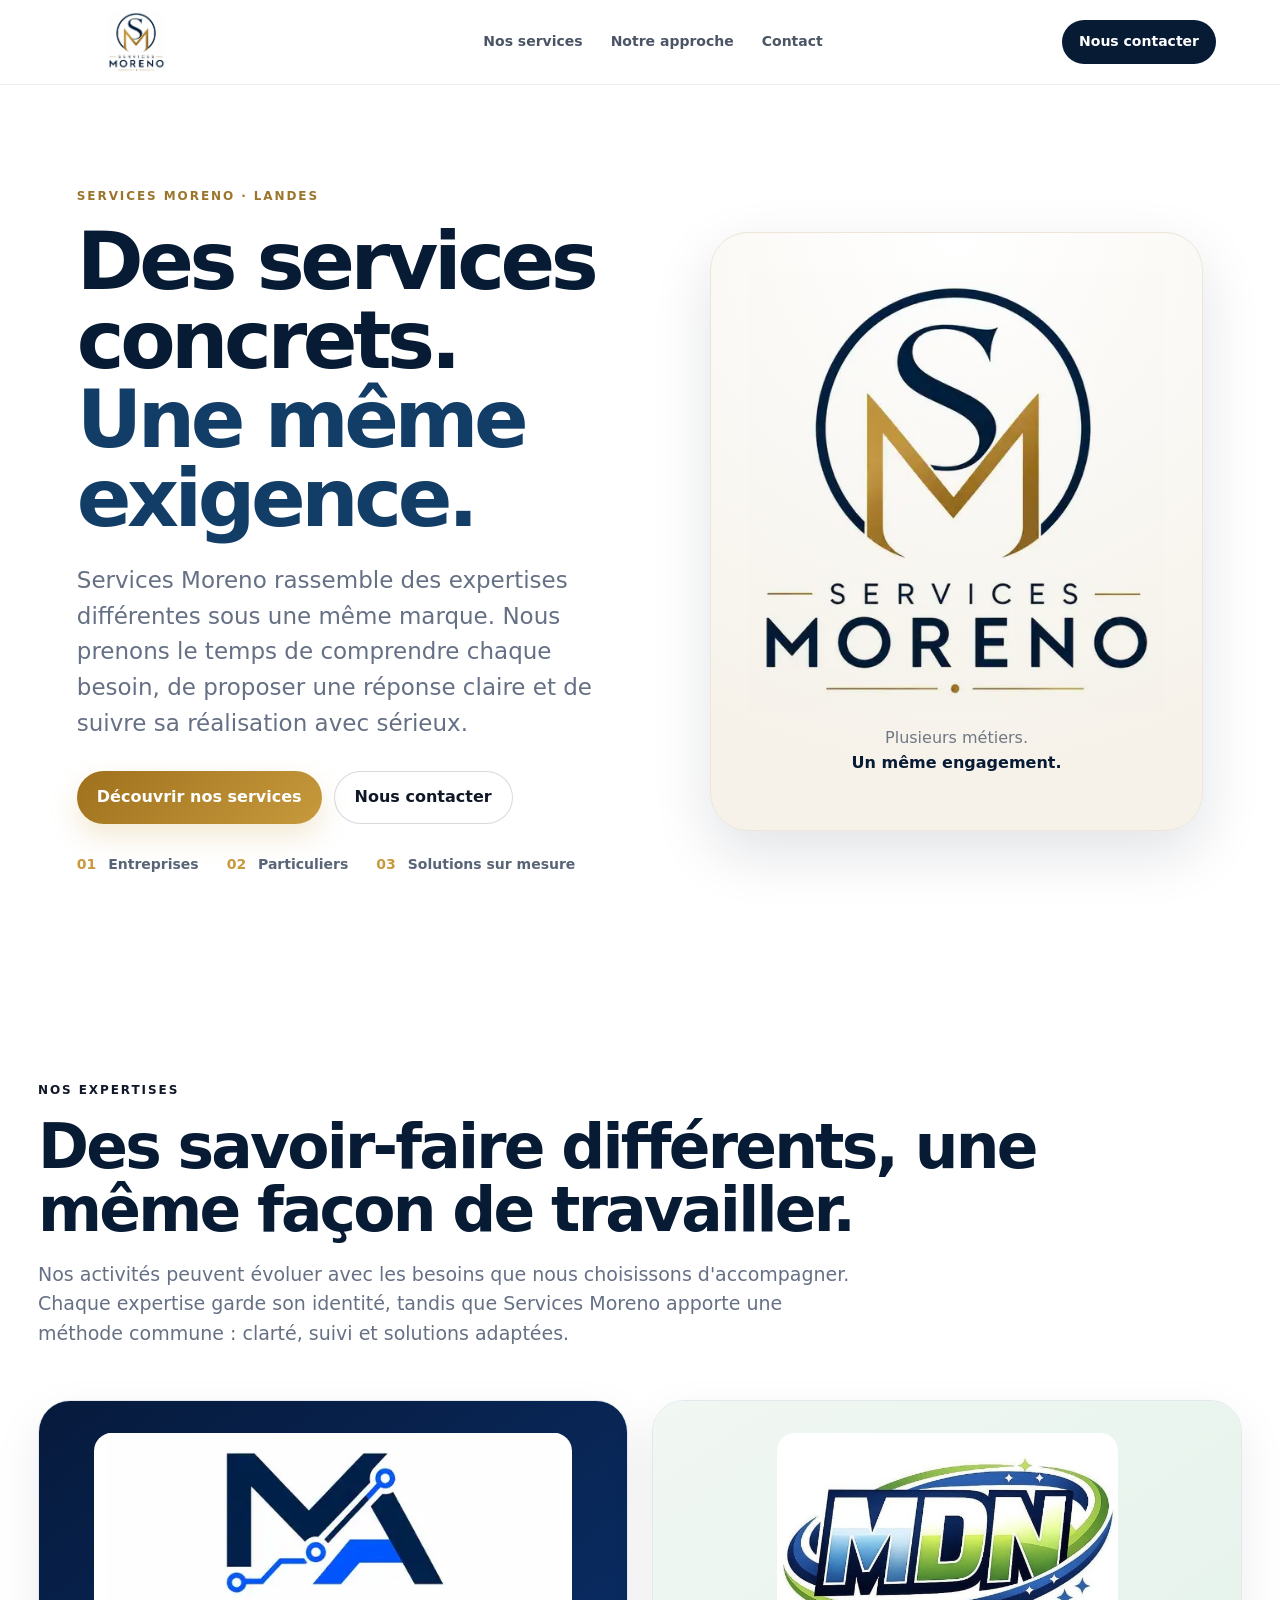
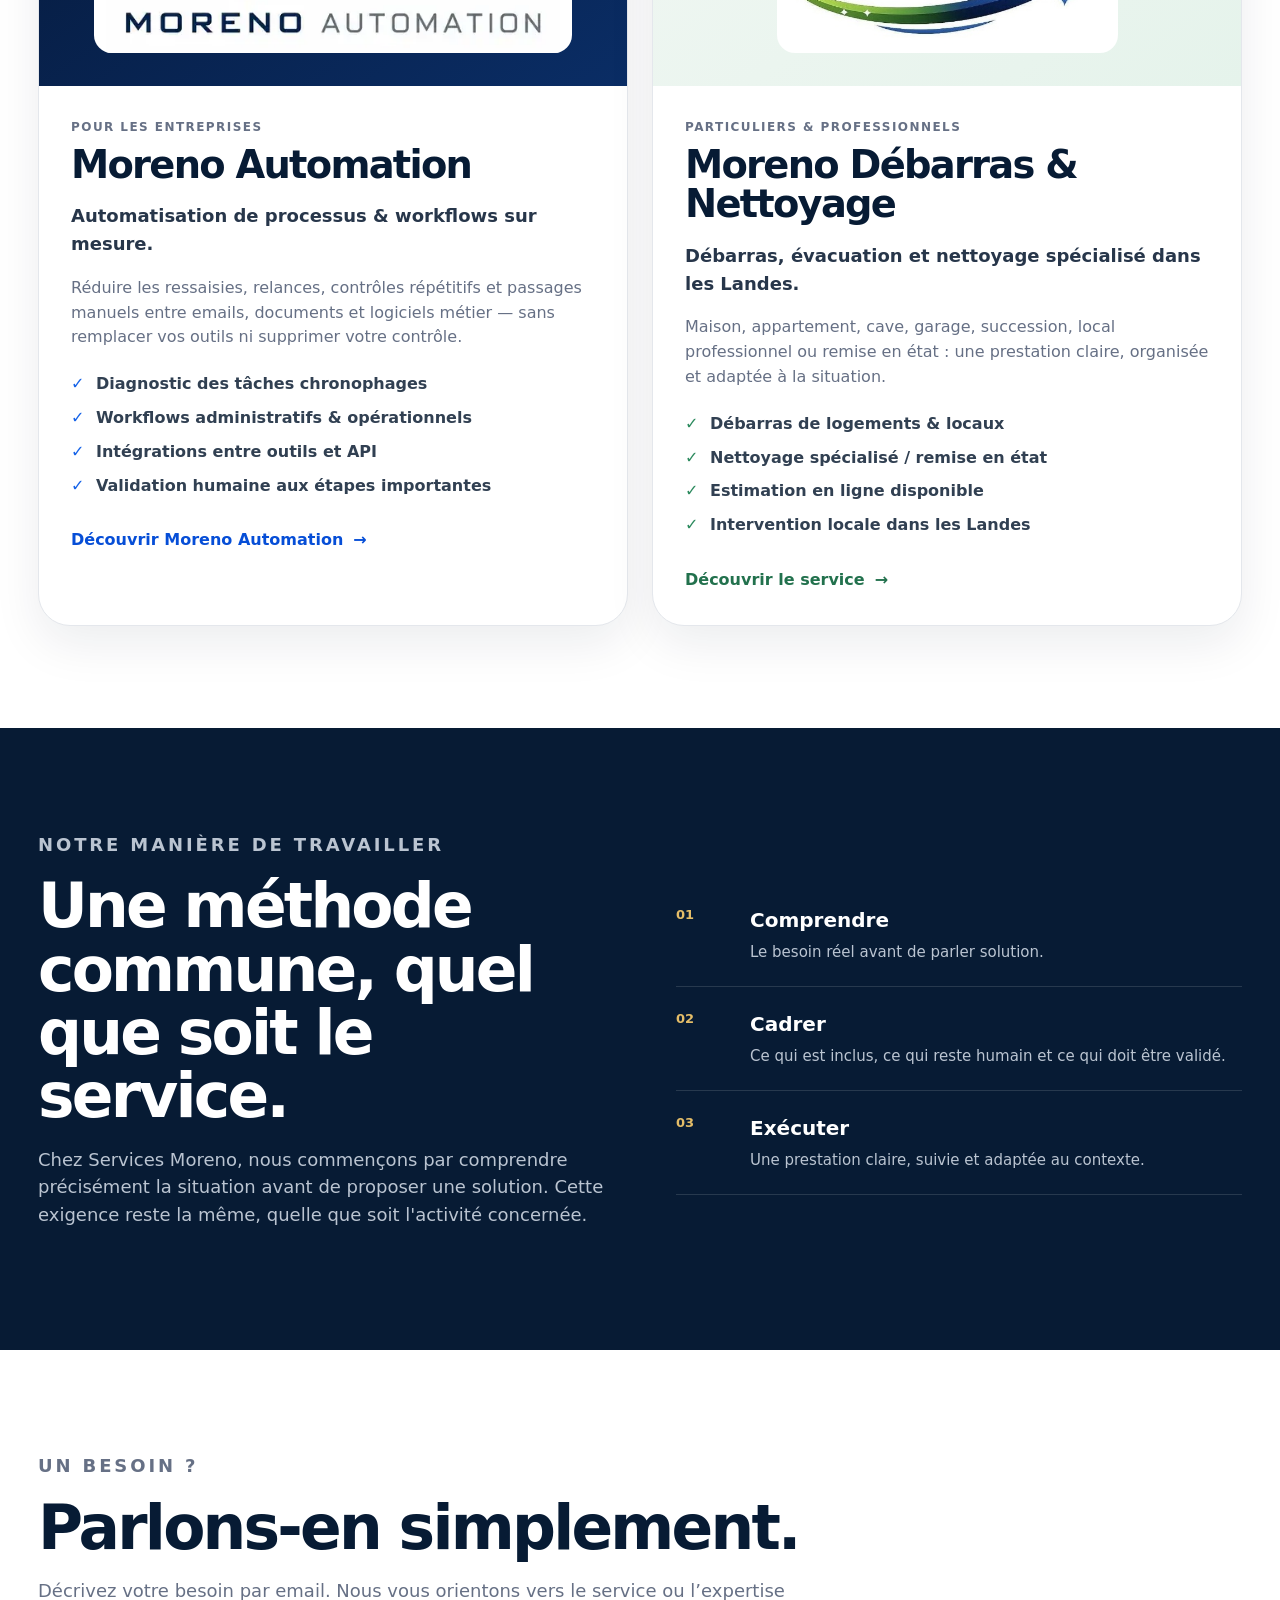
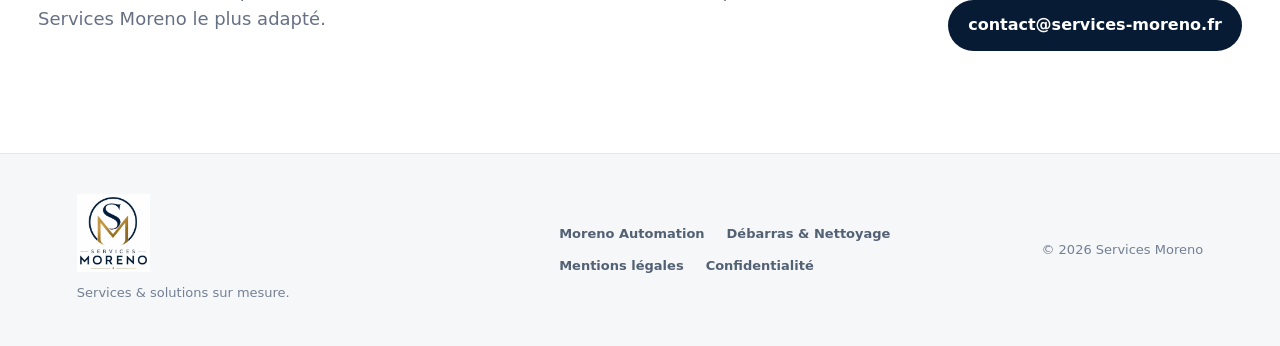
==== commit 742729eb: "Affiner le positionnement Services Moreno Rend la marque plus évolutive, adopte une voix collective " ====
--- a/index.html
+++ b/index.html
@@ -4,7 +4,7 @@
   <meta charset="utf-8">
   <meta name="viewport" content="width=device-width, initial-scale=1">
   <title>Services Moreno — Services & solutions sur mesure dans les Landes</title>
-  <meta name="description" content="Services Moreno regroupe deux pôles complémentaires : Moreno Automation pour l'automatisation de processus et Moreno Débarras & Nettoyage pour le débarras et le nettoyage spécialisé dans les Landes.">
+  <meta name="description" content="Services Moreno rassemble des services et expertises sur mesure pour particuliers et professionnels, avec des activités qui évoluent sous une même marque.">
   <link rel="canonical" href="https://services-moreno.fr/">
   <meta property="og:title" content="Services Moreno — Plusieurs métiers, un même engagement">
   <meta property="og:description" content="Automatisation de processus pour les entreprises et débarras & nettoyage spécialisé dans les Landes.">
@@ -32,11 +32,11 @@
     <section class="hero-shell home-hero">
       <div class="hero-copy">
         <p class="kicker gold">Services Moreno · Landes</p>
-        <h1>Des services concrets.<br><span>Un seul interlocuteur.</span></h1>
-        <p class="hero-lead">Services Moreno réunit des activités différentes autour d'une même exigence : comprendre le besoin, proposer une solution claire et rester disponible jusqu'au résultat.</p>
+        <h1>Des services concrets.<br><span>Une même exigence.</span></h1>
+        <p class="hero-lead">Services Moreno rassemble des expertises différentes sous une même marque. Nous prenons le temps de comprendre chaque besoin, de proposer une réponse claire et de suivre sa réalisation avec sérieux.</p>
         <div class="hero-buttons">
           <a class="button button-gold" href="#services">Découvrir nos services</a>
-          <a class="button button-ghost" href="mailto:contact@services-moreno.fr">Écrire à Luis Moreno</a>
+          <a class="button button-ghost" href="mailto:contact@services-moreno.fr">Nous contacter</a>
         </div>
         <div class="hero-proof">
           <span><b>01</b> Entreprises</span>
@@ -53,9 +53,9 @@
     </section>
 
     <section class="section-shell intro-strip">
-      <p class="section-kicker">Deux pôles, deux expertises</p>
-      <h2>Choisissez le service qui correspond à votre besoin.</h2>
-      <p class="section-intro">Chaque activité possède sa propre méthode, son propre univers et ses propres prestations. La marque Services Moreno sert de point d'entrée commun.</p>
+      <p class="section-kicker">Nos expertises</p>
+      <h2>Des savoir-faire différents, une même façon de travailler.</h2>
+      <p class="section-intro">Nos activités peuvent évoluer avec les besoins que nous choisissons d'accompagner. Chaque expertise garde son identité, tandis que Services Moreno apporte une méthode commune : clarté, suivi et solutions adaptées.</p>
     </section>
 
     <section class="service-grid section-shell" id="services">
@@ -102,8 +102,8 @@
       <div class="section-shell approach-grid">
         <div>
           <p class="kicker gold">Notre manière de travailler</p>
-          <h2>Pas de solution générique plaquée sur votre besoin.</h2>
-          <p>Qu'il s'agisse d'un processus d'entreprise ou d'une intervention sur le terrain, le point de départ reste le même : comprendre précisément la situation avant de proposer la solution.</p>
+          <h2>Une méthode commune, quel que soit le service.</h2>
+          <p>Chez Services Moreno, nous commençons par comprendre précisément la situation avant de proposer une solution. Cette exigence reste la même, quelle que soit l'activité concernée.</p>
         </div>
         <div class="principles">
           <div class="principle"><span>01</span><div><b>Comprendre</b><p>Le besoin réel avant de parler solution.</p></div></div>
@@ -117,7 +117,7 @@
       <div>
         <p class="section-kicker">Un besoin ?</p>
         <h2>Parlons-en simplement.</h2>
-        <p>Décrivez votre besoin par email. Vous serez orienté vers le bon pôle de Services Moreno.</p>
+        <p>Décrivez votre besoin par email. Nous vous orientons vers le service ou l’expertise Services Moreno le plus adapté.</p>
       </div>
       <a class="button button-dark" href="mailto:contact@services-moreno.fr?subject=Demande%20Services%20Moreno">contact@services-moreno.fr</a>
     </section>
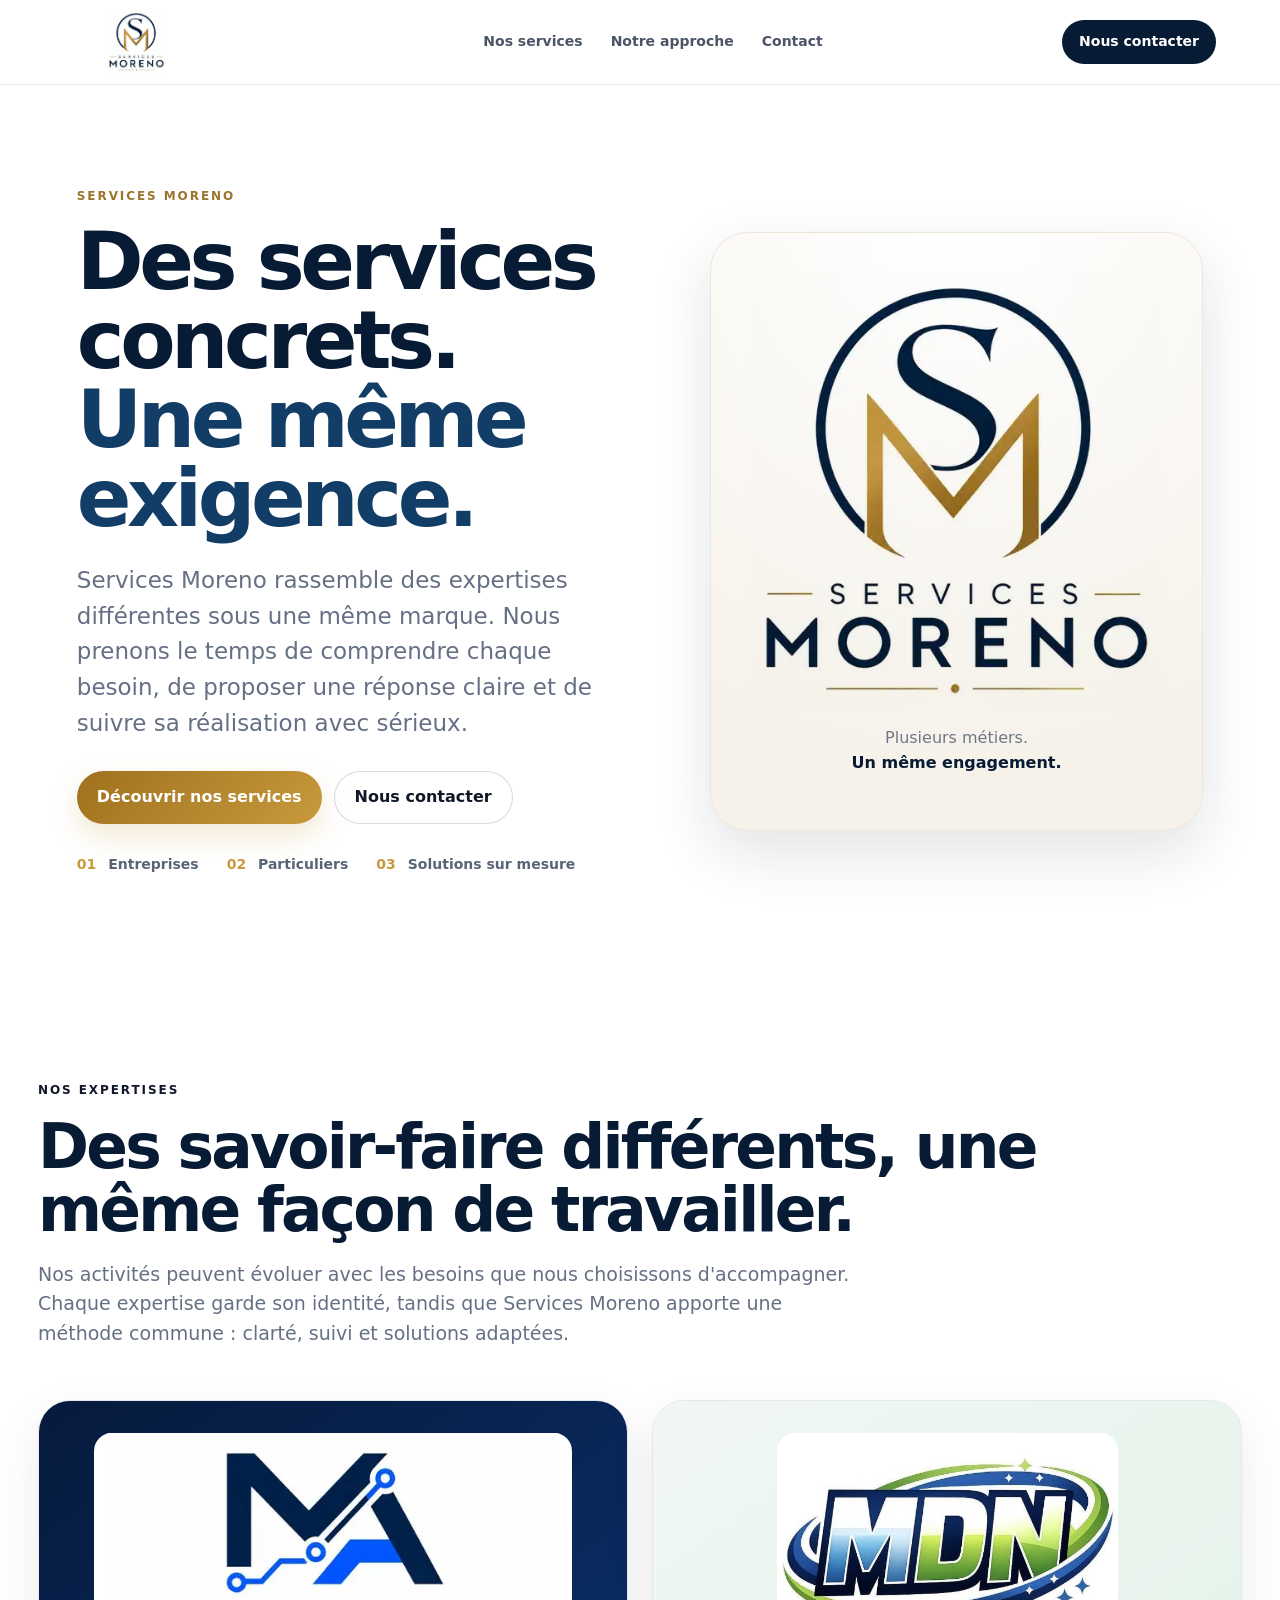
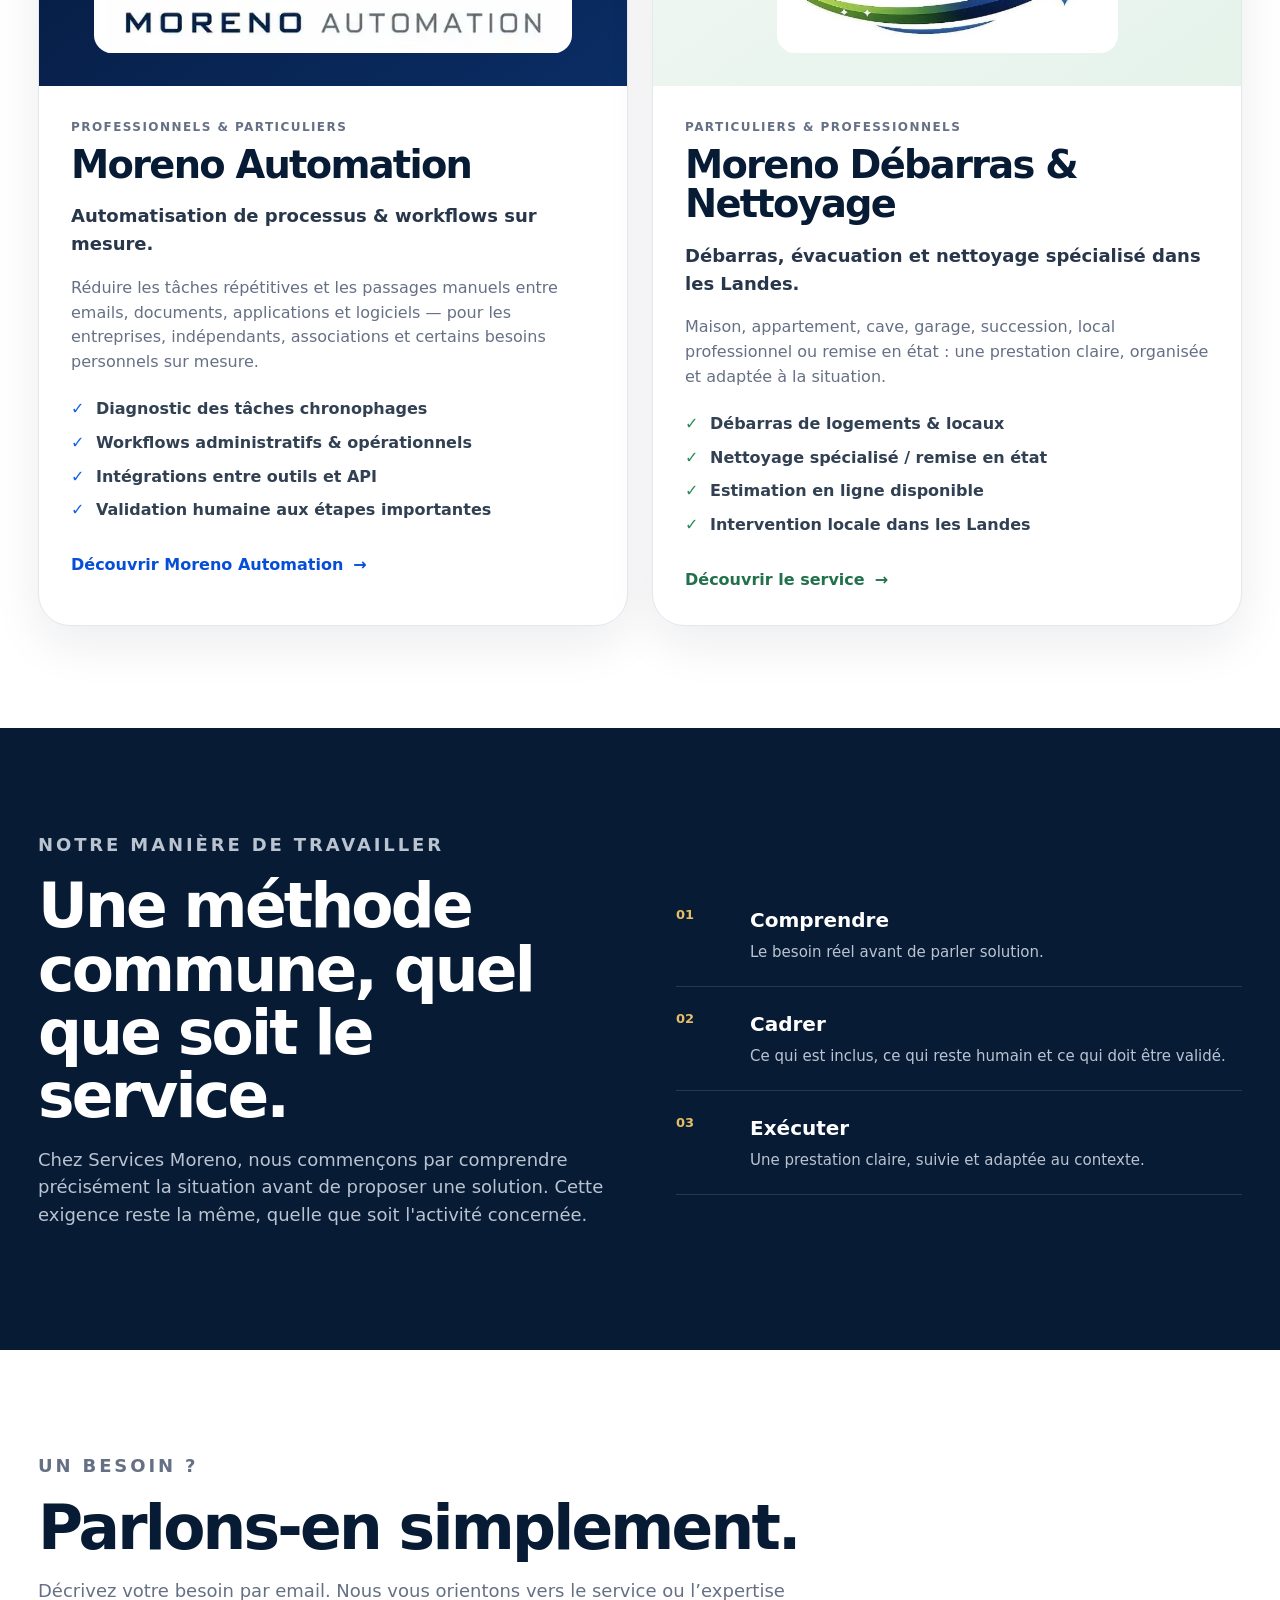
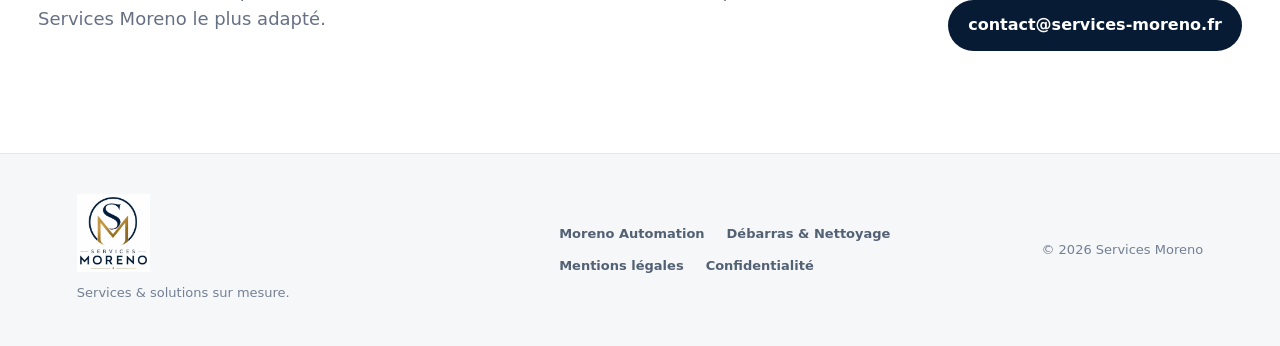
==== commit 92f9f97d: "V3: ouvrir Services Moreno et Moreno Automation" ====
--- a/index.html
+++ b/index.html
@@ -3,11 +3,11 @@
 <head>
   <meta charset="utf-8">
   <meta name="viewport" content="width=device-width, initial-scale=1">
-  <title>Services Moreno — Services & solutions sur mesure dans les Landes</title>
+  <title>Services Moreno — Services & solutions sur mesure</title>
   <meta name="description" content="Services Moreno rassemble des services et expertises sur mesure pour particuliers et professionnels, avec des activités qui évoluent sous une même marque.">
   <link rel="canonical" href="https://services-moreno.fr/">
   <meta property="og:title" content="Services Moreno — Plusieurs métiers, un même engagement">
-  <meta property="og:description" content="Automatisation de processus pour les entreprises et débarras & nettoyage spécialisé dans les Landes.">
+  <meta property="og:description" content="Services Moreno rassemble des expertises et services sur mesure pour professionnels et particuliers, sous une marque conçue pour évoluer.">
   <meta property="og:type" content="website">
   <meta property="og:url" content="https://services-moreno.fr/">
   <meta property="og:image" content="https://services-moreno.fr/assets/services-moreno.webp">
@@ -31,7 +31,7 @@
   <main>
     <section class="hero-shell home-hero">
       <div class="hero-copy">
-        <p class="kicker gold">Services Moreno · Landes</p>
+        <p class="kicker gold">Services Moreno</p>
         <h1>Des services concrets.<br><span>Une même exigence.</span></h1>
         <p class="hero-lead">Services Moreno rassemble des expertises différentes sous une même marque. Nous prenons le temps de comprendre chaque besoin, de proposer une réponse claire et de suivre sa réalisation avec sérieux.</p>
         <div class="hero-buttons">
@@ -64,10 +64,10 @@
           <img src="assets/moreno-automation.webp" alt="Moreno Automation">
         </div>
         <div class="service-copy">
-          <p class="service-label">Pour les entreprises</p>
+          <p class="service-label">Professionnels & particuliers</p>
           <h2>Moreno Automation</h2>
           <p class="service-tagline">Automatisation de processus & workflows sur mesure.</p>
-          <p>Réduire les ressaisies, relances, contrôles répétitifs et passages manuels entre emails, documents et logiciels métier — sans remplacer vos outils ni supprimer votre contrôle.</p>
+          <p>Réduire les tâches répétitives et les passages manuels entre emails, documents, applications et logiciels — pour les entreprises, indépendants, associations et certains besoins personnels sur mesure.</p>
           <ul class="feature-list">
             <li>Diagnostic des tâches chronophages</li>
             <li>Workflows administratifs & opérationnels</li>
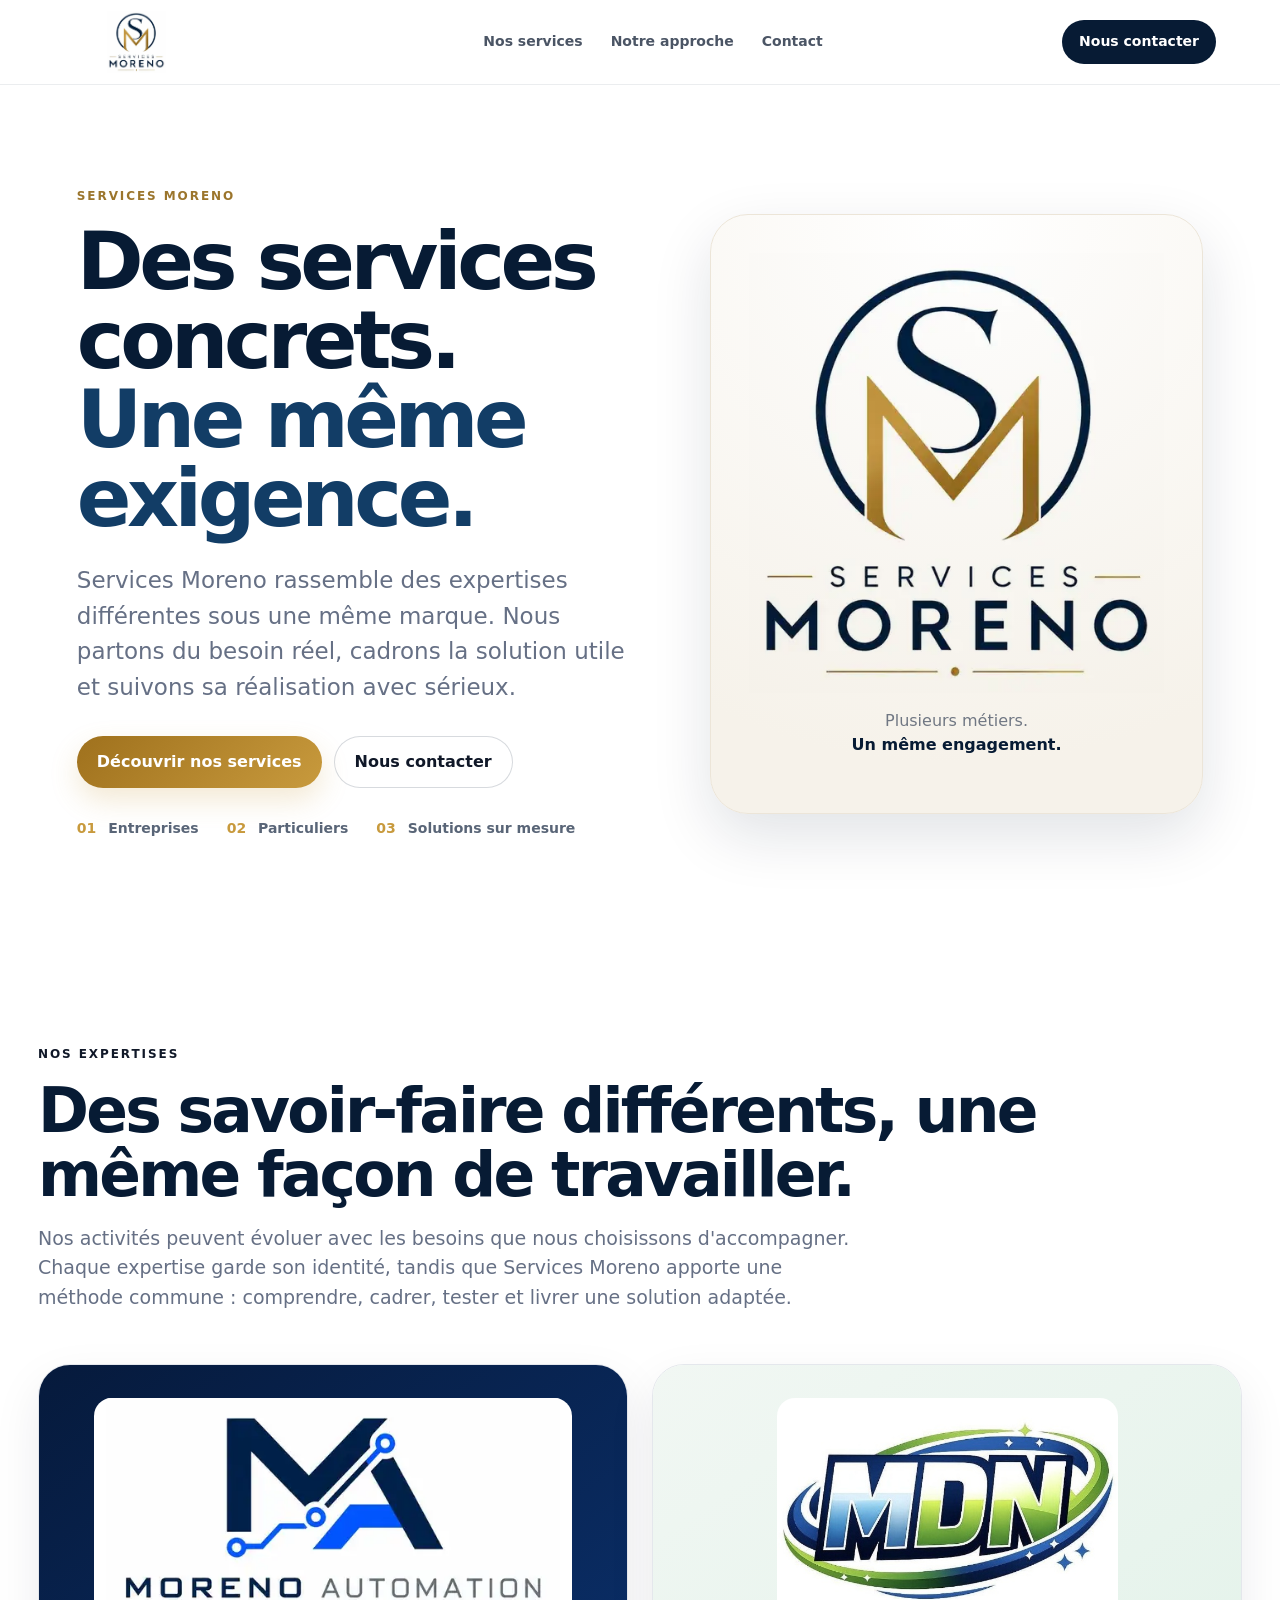
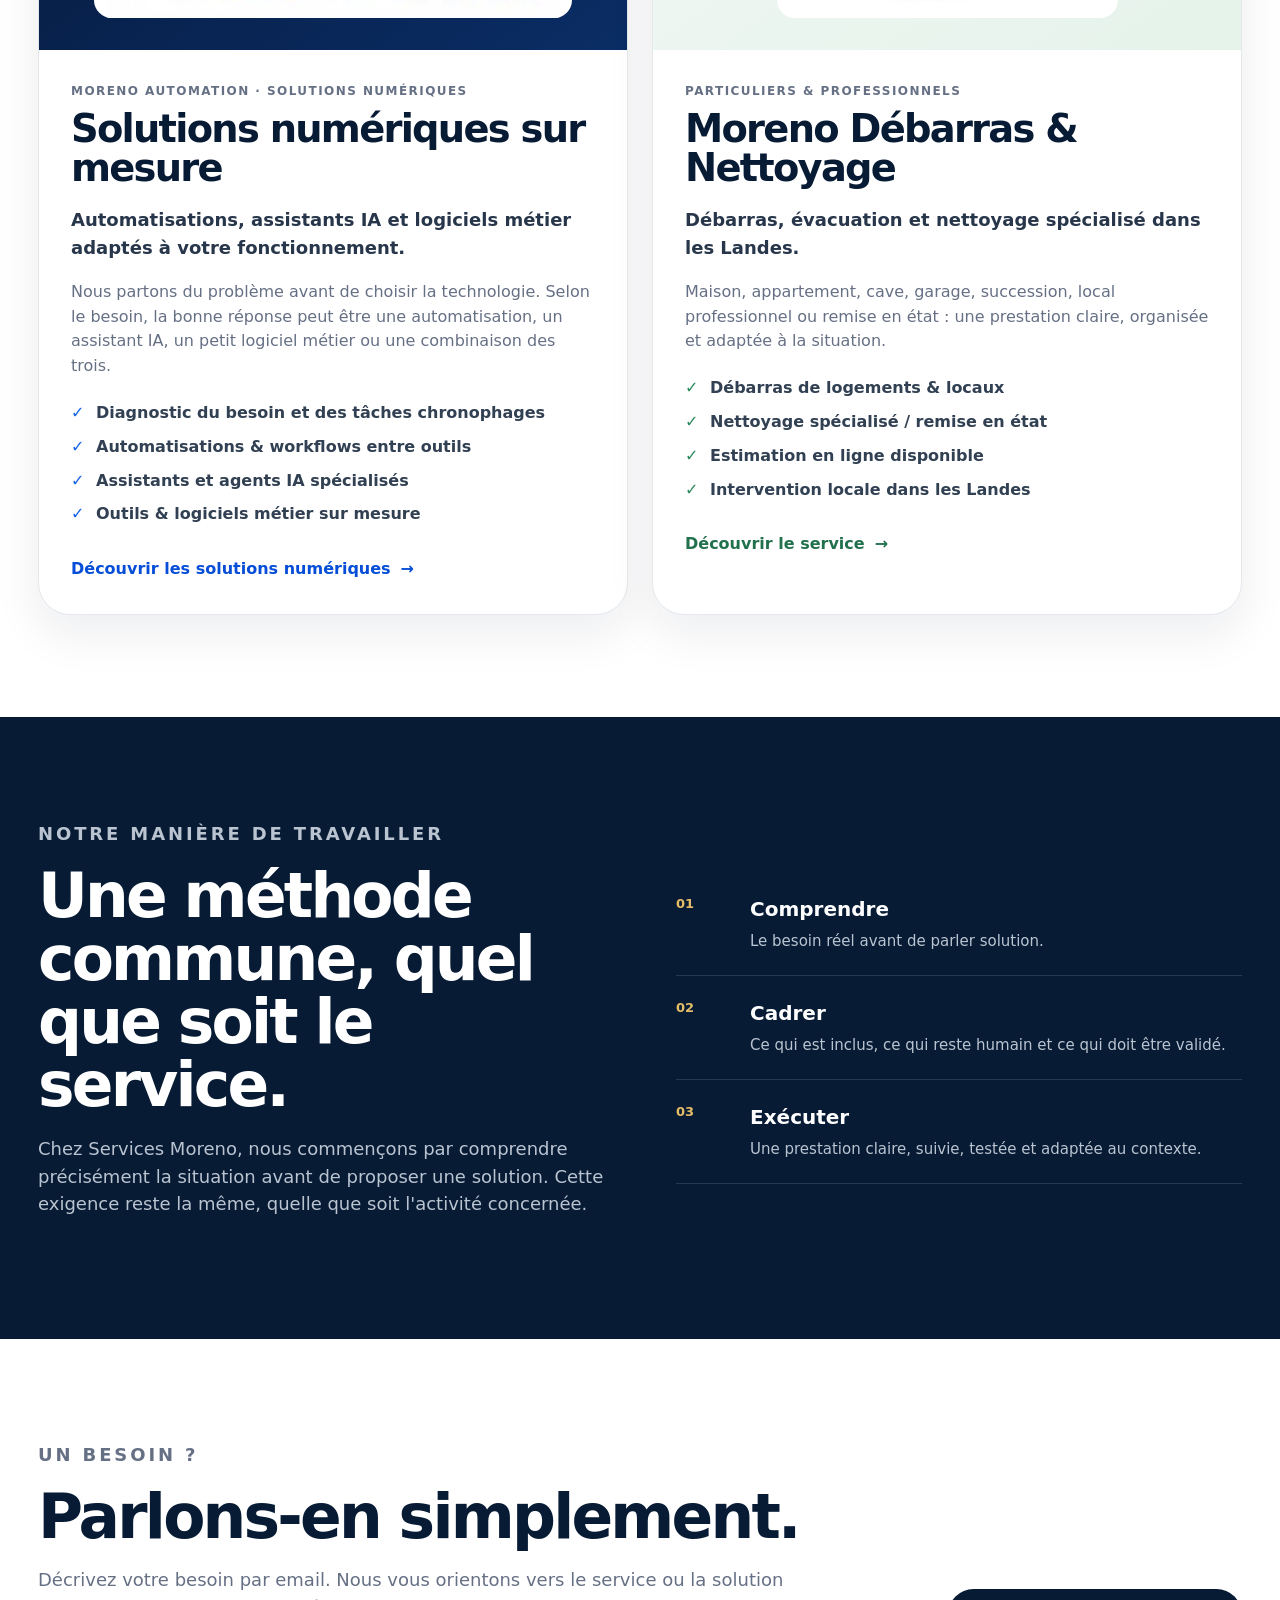
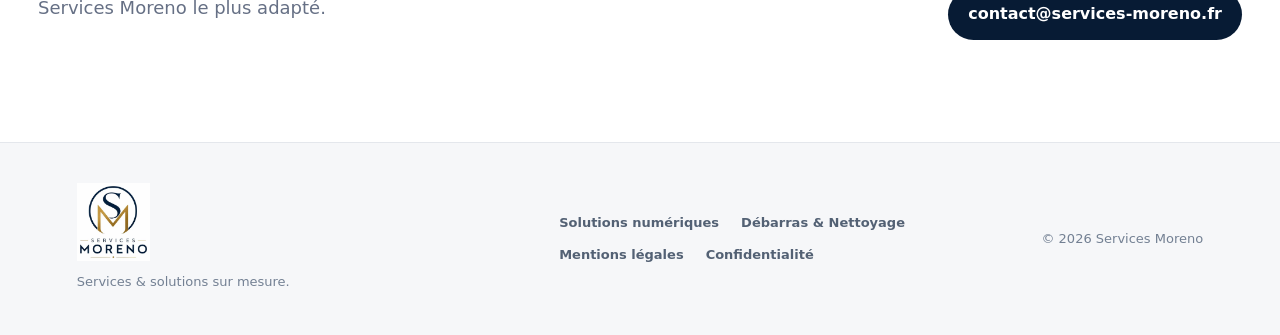
==== commit 8fd4ce85: "Élargir Services Moreno aux solutions numériques" ====
--- a/index.html
+++ b/index.html
@@ -4,10 +4,10 @@
   <meta charset="utf-8">
   <meta name="viewport" content="width=device-width, initial-scale=1">
   <title>Services Moreno — Services & solutions sur mesure</title>
-  <meta name="description" content="Services Moreno rassemble des services et expertises sur mesure pour particuliers et professionnels, avec des activités qui évoluent sous une même marque.">
+  <meta name="description" content="Services Moreno rassemble des services et solutions sur mesure pour particuliers et professionnels : automatisations, assistants IA, logiciels métier, débarras et nettoyage spécialisé.">
   <link rel="canonical" href="https://services-moreno.fr/">
   <meta property="og:title" content="Services Moreno — Plusieurs métiers, un même engagement">
-  <meta property="og:description" content="Services Moreno rassemble des expertises et services sur mesure pour professionnels et particuliers, sous une marque conçue pour évoluer.">
+  <meta property="og:description" content="Services Moreno rassemble des expertises et solutions sur mesure pour professionnels et particuliers, sous une marque conçue pour évoluer.">
   <meta property="og:type" content="website">
   <meta property="og:url" content="https://services-moreno.fr/">
   <meta property="og:image" content="https://services-moreno.fr/assets/services-moreno.webp">
@@ -33,7 +33,7 @@
       <div class="hero-copy">
         <p class="kicker gold">Services Moreno</p>
         <h1>Des services concrets.<br><span>Une même exigence.</span></h1>
-        <p class="hero-lead">Services Moreno rassemble des expertises différentes sous une même marque. Nous prenons le temps de comprendre chaque besoin, de proposer une réponse claire et de suivre sa réalisation avec sérieux.</p>
+        <p class="hero-lead">Services Moreno rassemble des expertises différentes sous une même marque. Nous partons du besoin réel, cadrons la solution utile et suivons sa réalisation avec sérieux.</p>
         <div class="hero-buttons">
           <a class="button button-gold" href="#services">Découvrir nos services</a>
           <a class="button button-ghost" href="mailto:contact@services-moreno.fr">Nous contacter</a>
@@ -55,7 +55,7 @@
     <section class="section-shell intro-strip">
       <p class="section-kicker">Nos expertises</p>
       <h2>Des savoir-faire différents, une même façon de travailler.</h2>
-      <p class="section-intro">Nos activités peuvent évoluer avec les besoins que nous choisissons d'accompagner. Chaque expertise garde son identité, tandis que Services Moreno apporte une méthode commune : clarté, suivi et solutions adaptées.</p>
+      <p class="section-intro">Nos activités peuvent évoluer avec les besoins que nous choisissons d'accompagner. Chaque expertise garde son identité, tandis que Services Moreno apporte une méthode commune : comprendre, cadrer, tester et livrer une solution adaptée.</p>
     </section>
 
     <section class="service-grid section-shell" id="services">
@@ -64,17 +64,17 @@
           <img src="assets/moreno-automation.webp" alt="Moreno Automation">
         </div>
         <div class="service-copy">
-          <p class="service-label">Professionnels & particuliers</p>
-          <h2>Moreno Automation</h2>
-          <p class="service-tagline">Automatisation de processus & workflows sur mesure.</p>
-          <p>Réduire les tâches répétitives et les passages manuels entre emails, documents, applications et logiciels — pour les entreprises, indépendants, associations et certains besoins personnels sur mesure.</p>
+          <p class="service-label">Moreno Automation · Solutions numériques</p>
+          <h2>Solutions numériques sur mesure</h2>
+          <p class="service-tagline">Automatisations, assistants IA et logiciels métier adaptés à votre fonctionnement.</p>
+          <p>Nous partons du problème avant de choisir la technologie. Selon le besoin, la bonne réponse peut être une automatisation, un assistant IA, un petit logiciel métier ou une combinaison des trois.</p>
           <ul class="feature-list">
-            <li>Diagnostic des tâches chronophages</li>
-            <li>Workflows administratifs & opérationnels</li>
-            <li>Intégrations entre outils et API</li>
-            <li>Validation humaine aux étapes importantes</li>
+            <li>Diagnostic du besoin et des tâches chronophages</li>
+            <li>Automatisations & workflows entre outils</li>
+            <li>Assistants et agents IA spécialisés</li>
+            <li>Outils & logiciels métier sur mesure</li>
           </ul>
-          <a class="text-link automation-link" href="automatisation.html">Découvrir Moreno Automation <span>→</span></a>
+          <a class="text-link automation-link" href="automatisation.html">Découvrir les solutions numériques <span>→</span></a>
         </div>
       </article>
 
@@ -108,7 +108,7 @@
         <div class="principles">
           <div class="principle"><span>01</span><div><b>Comprendre</b><p>Le besoin réel avant de parler solution.</p></div></div>
           <div class="principle"><span>02</span><div><b>Cadrer</b><p>Ce qui est inclus, ce qui reste humain et ce qui doit être validé.</p></div></div>
-          <div class="principle"><span>03</span><div><b>Exécuter</b><p>Une prestation claire, suivie et adaptée au contexte.</p></div></div>
+          <div class="principle"><span>03</span><div><b>Exécuter</b><p>Une prestation claire, suivie, testée et adaptée au contexte.</p></div></div>
         </div>
       </div>
     </section>
@@ -117,7 +117,7 @@
       <div>
         <p class="section-kicker">Un besoin ?</p>
         <h2>Parlons-en simplement.</h2>
-        <p>Décrivez votre besoin par email. Nous vous orientons vers le service ou l’expertise Services Moreno le plus adapté.</p>
+        <p>Décrivez votre besoin par email. Nous vous orientons vers le service ou la solution Services Moreno le plus adapté.</p>
       </div>
       <a class="button button-dark" href="mailto:contact@services-moreno.fr?subject=Demande%20Services%20Moreno">contact@services-moreno.fr</a>
     </section>
@@ -129,7 +129,7 @@
       <p>Services & solutions sur mesure.</p>
     </div>
     <div class="footer-nav">
-      <a href="automatisation.html">Moreno Automation</a>
+      <a href="automatisation.html">Solutions numériques</a>
       <a href="debarras-nettoyage.html">Débarras & Nettoyage</a>
       <a href="mentions-legales.html">Mentions légales</a>
       <a href="confidentialite.html">Confidentialité</a>
